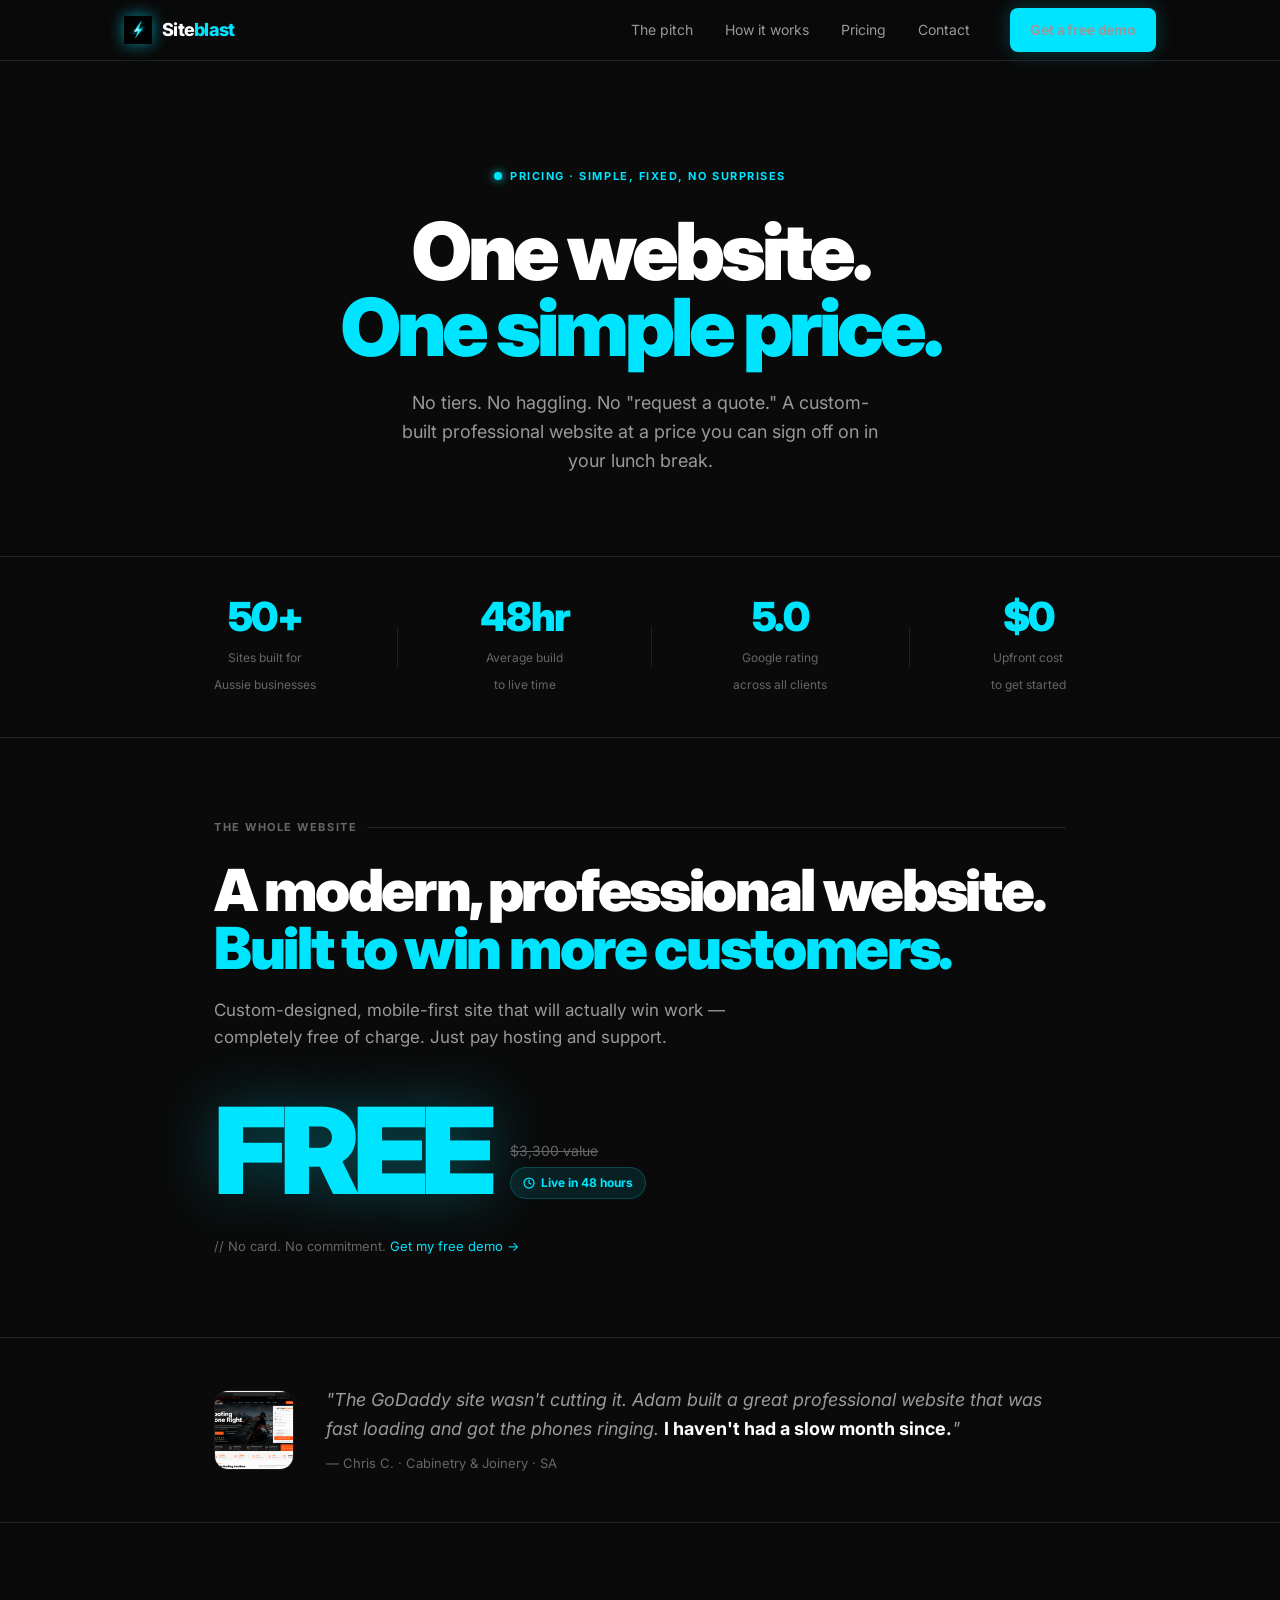
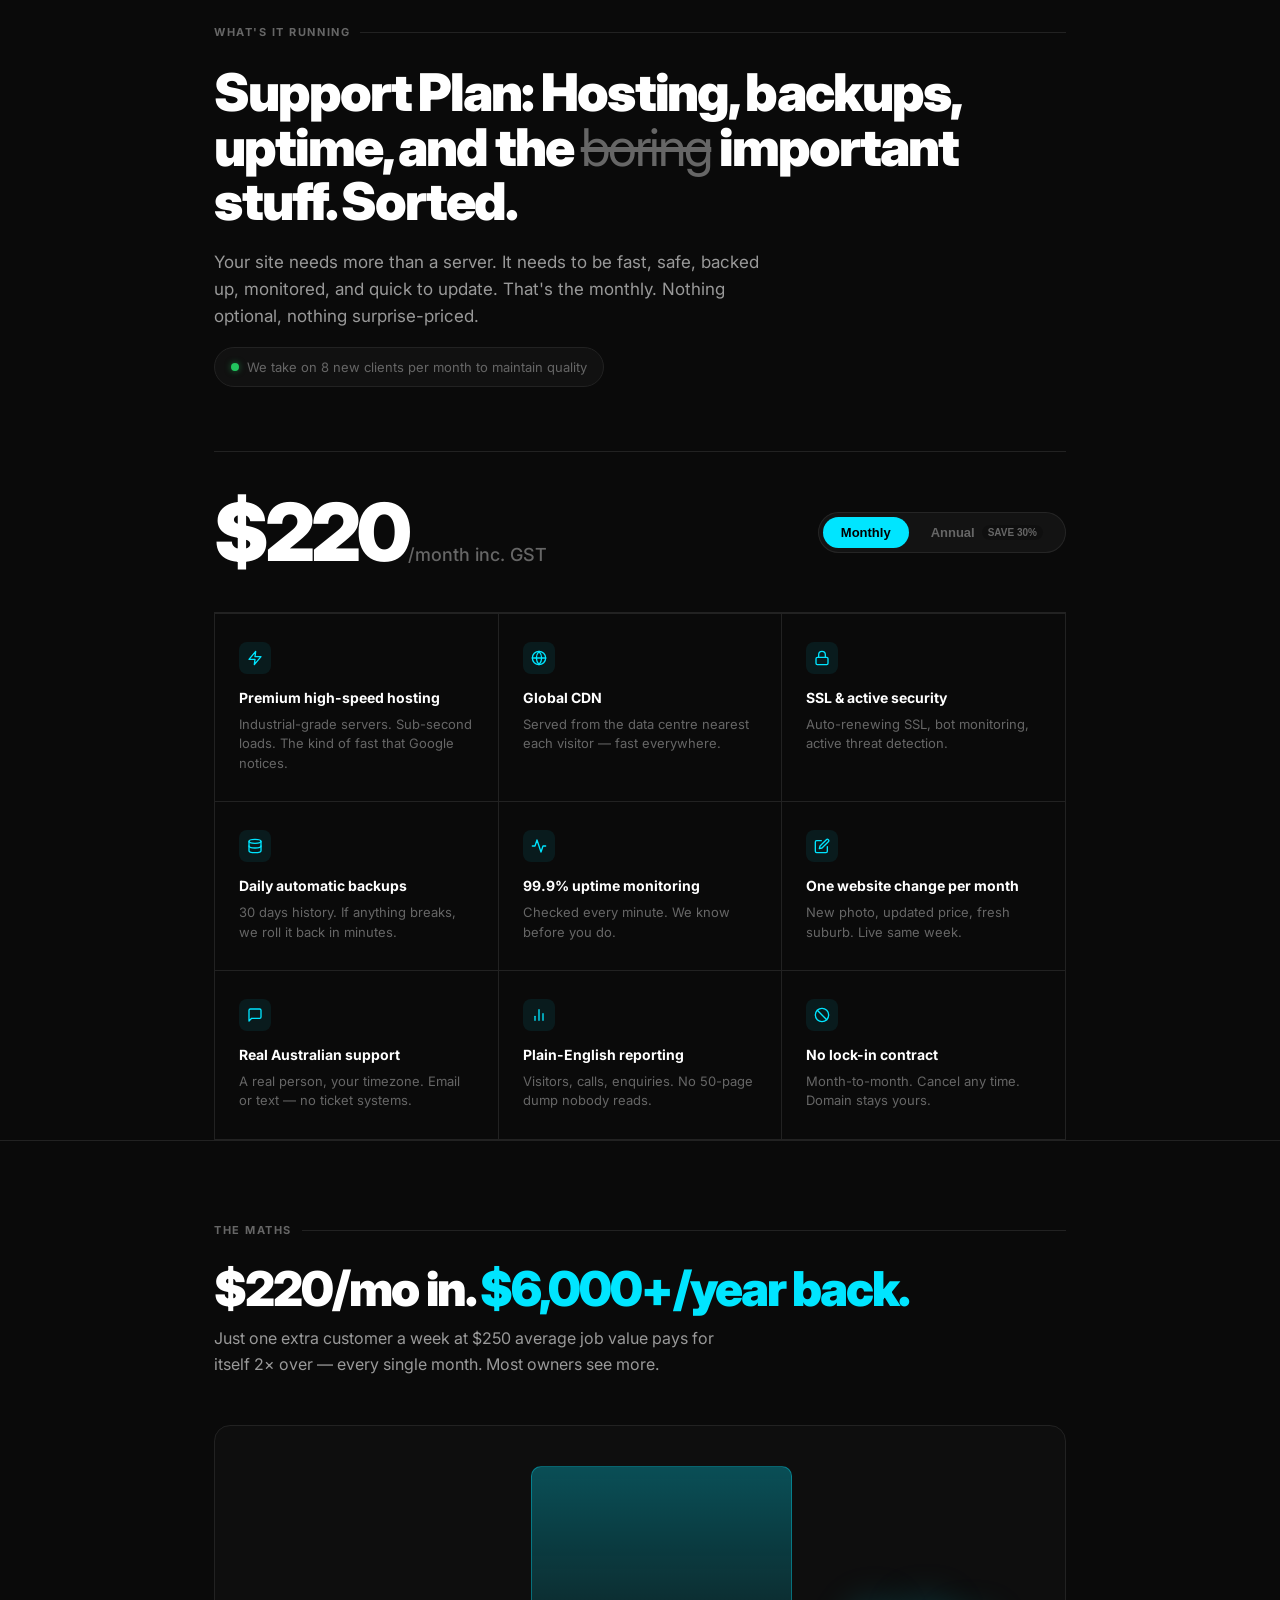
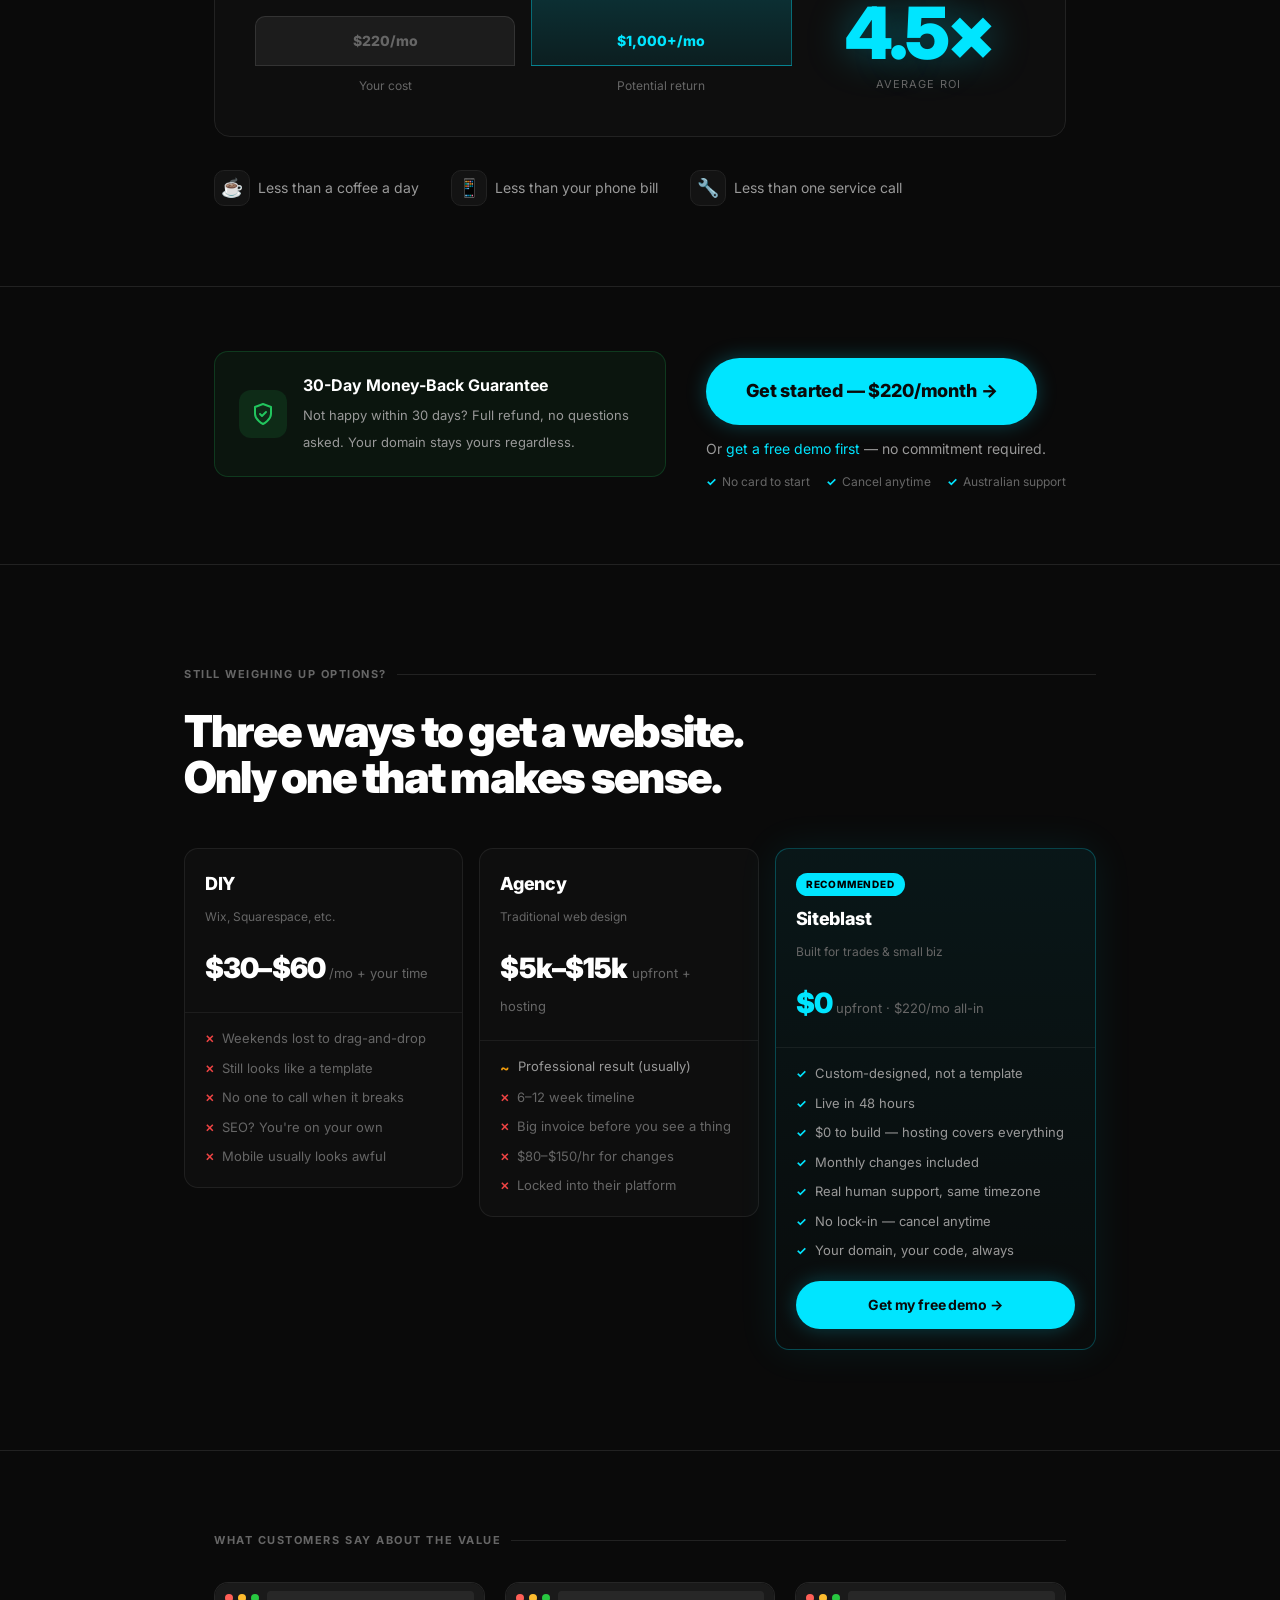
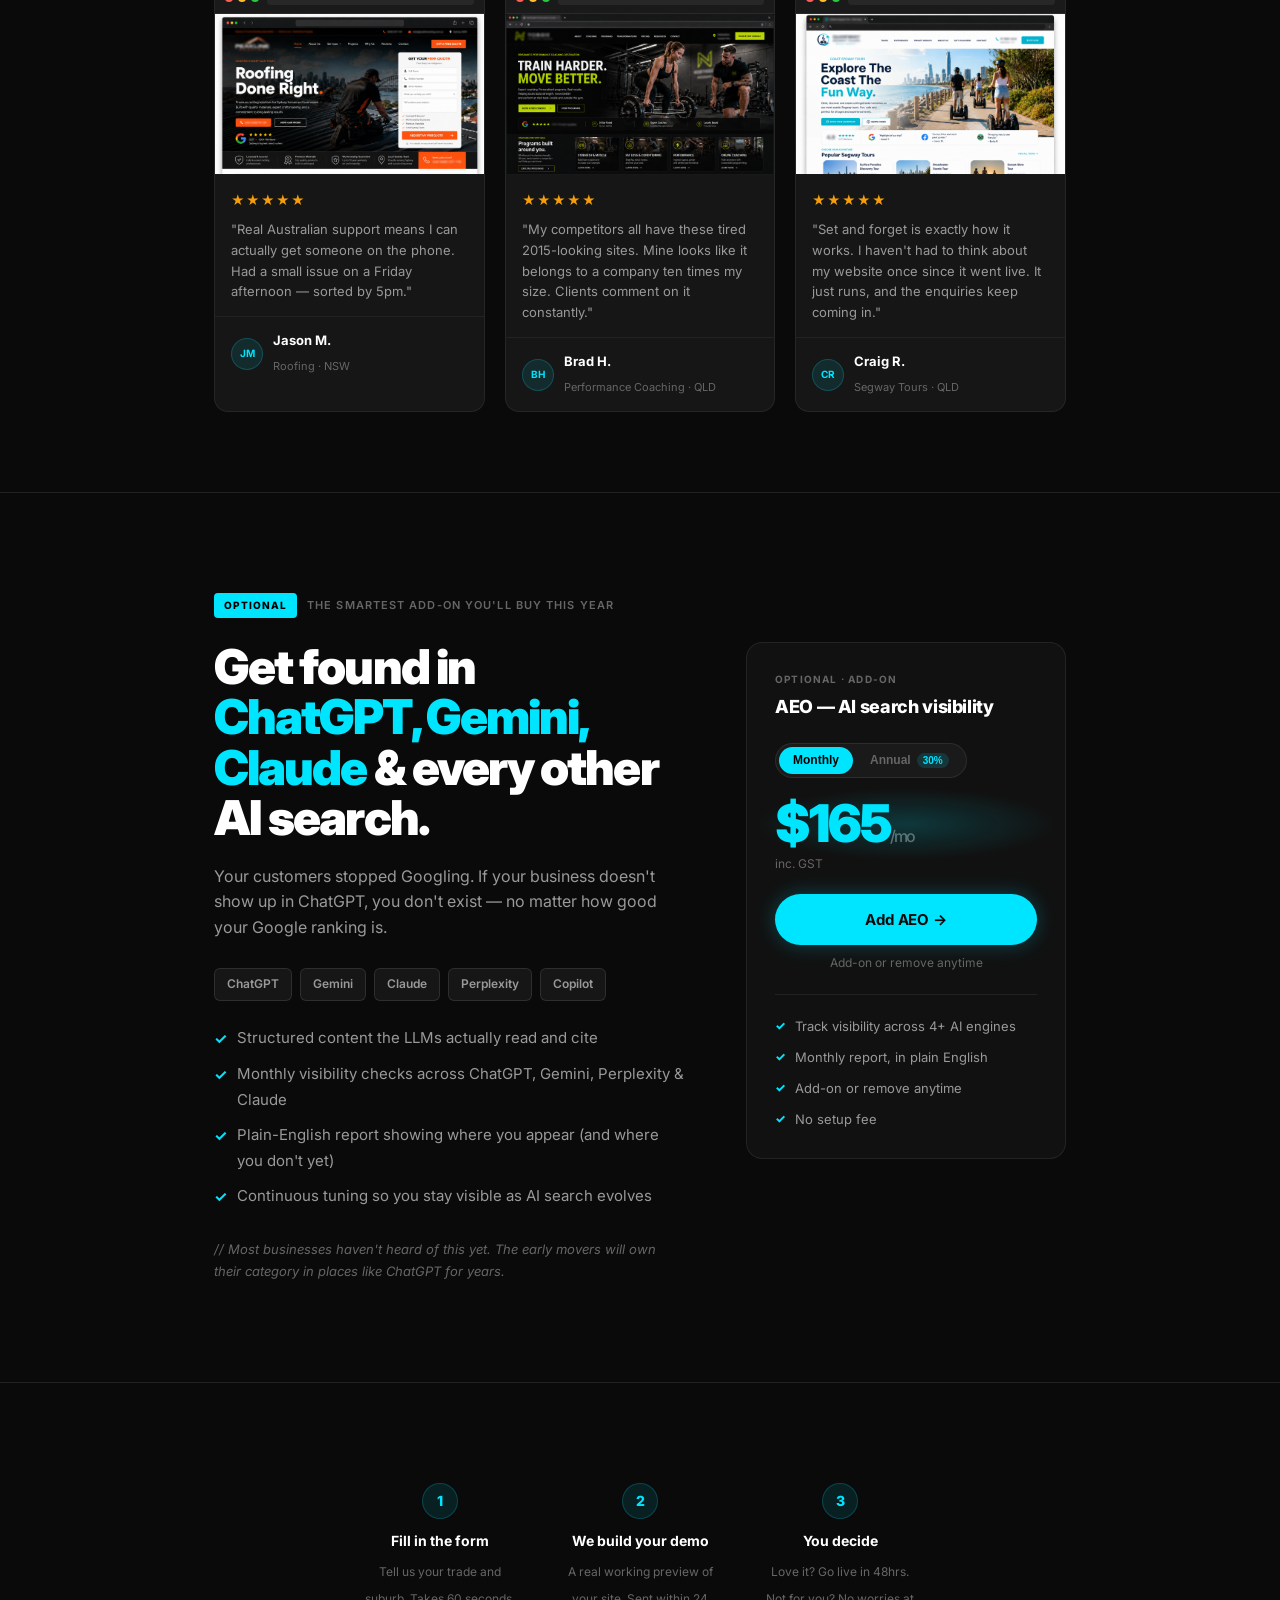
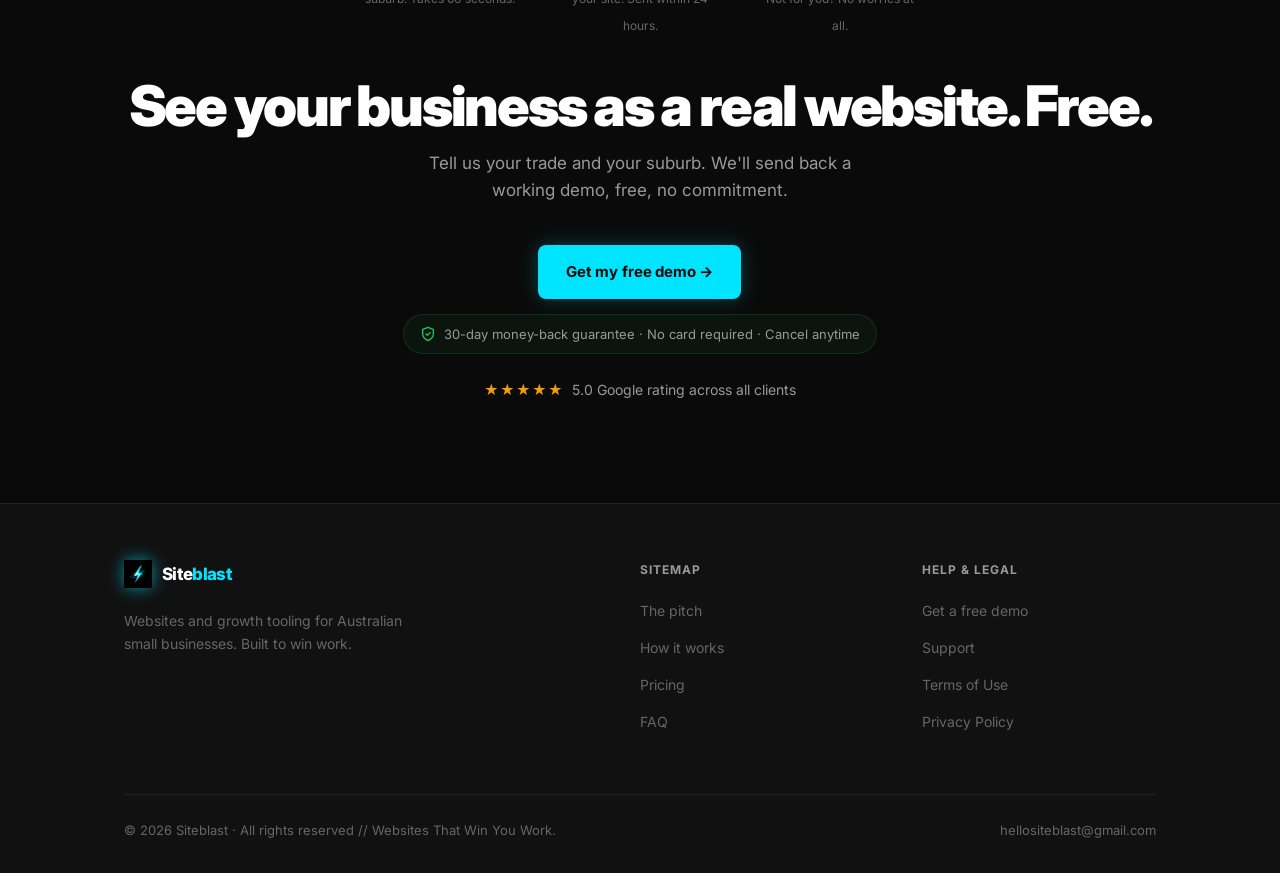
==== pricing.html @ add106db "Add files via upload" ====
<!DOCTYPE html>
<html lang="en">
<head>
  <meta charset="UTF-8">
  <meta name="viewport" content="width=device-width, initial-scale=1.0">
  <title>Pricing — Siteblast</title>
  <meta name="description" content="Simple, fixed pricing. Free website build — you only pay for hosting. Live in 48 hours. No lock-in contract.">
  <meta name="robots" content="index, follow">
  <link rel="canonical" href="https://www.siteblast.com.au/pricing.html">
  <link rel="stylesheet" href="style.css">
  <link rel="icon" type="image/png" sizes="48x48" href="favicon.png">
  <link rel="icon" type="image/x-icon" href="favicon.ico">
  <link rel="apple-touch-icon" href="favicon.png">
<style>
/* ── HERO ── */
.p-hero{padding:100px 0 80px;text-align:center}
.p-hero-ey{display:inline-flex;align-items:center;gap:8px;font-size:11px;font-weight:700;letter-spacing:.14em;text-transform:uppercase;color:var(--accent);margin-bottom:28px}
.p-hero-ey::before{content:'';width:8px;height:8px;background:var(--accent);border-radius:50%;box-shadow:0 0 8px var(--accent)}
.p-hero h1{font-size:clamp(40px,7vw,80px);font-weight:900;letter-spacing:-.05em;line-height:.95;color:var(--pure);margin-bottom:24px}
.p-hero h1 em{font-style:normal;color:var(--accent)}
.p-hero-sub{font-size:18px;color:var(--light);max-width:480px;margin:0 auto;line-height:1.6}

/* ── TRUST BAR ── */
.p-trust-bar{border-top:1px solid var(--border);border-bottom:1px solid var(--border);padding:40px 0}
.p-trust-bar-inner{max-width:900px;margin:0 auto;padding:0 24px;display:flex;justify-content:space-between;align-items:center;gap:24px}
.p-trust-stat{text-align:center}
.p-trust-num{display:block;font-size:clamp(28px,4vw,40px);font-weight:900;letter-spacing:-.04em;color:var(--accent);line-height:1;margin-bottom:6px}
.p-trust-label{font-size:12px;color:var(--mid);line-height:1.4}
.p-trust-divider{width:1px;height:40px;background:var(--border);flex-shrink:0}

/* ── FREE BLOCK ── */
.p-free-block{border-bottom:1px solid var(--border);padding:80px 0}
.p-free-inner{max-width:900px;margin:0 auto;padding:0 24px}
.p-free-label{font-size:11px;font-weight:700;letter-spacing:.14em;text-transform:uppercase;color:var(--mid);margin-bottom:24px;display:flex;align-items:center;gap:10px}
.p-free-label::after{content:'';flex:1;height:1px;background:var(--border)}
.p-free-headline{font-size:clamp(32px,5vw,58px);font-weight:900;letter-spacing:-.04em;line-height:1;color:var(--pure);margin-bottom:20px}
.p-free-headline em{font-style:normal;color:var(--accent)}
.p-free-desc{font-size:17px;color:var(--light);max-width:560px;line-height:1.6;margin-bottom:40px}
.p-free-price-row{display:flex;align-items:flex-end;gap:20px;flex-wrap:wrap}
.p-free-price{font-size:clamp(64px,12vw,120px);font-weight:900;letter-spacing:-.06em;line-height:1;color:var(--accent);text-shadow:0 0 60px rgba(0,229,255,.3)}
.p-free-price-meta{padding-bottom:12px}
.p-free-was{font-size:14px;color:var(--mid);text-decoration:line-through;margin-bottom:4px}
.p-free-badge{display:inline-flex;align-items:center;gap:6px;background:rgba(0,229,255,.1);border:1px solid rgba(0,229,255,.2);color:var(--accent);font-size:12px;font-weight:700;padding:5px 12px;border-radius:100px}
.p-free-note{margin-top:24px;font-size:13px;color:var(--mid)}
.p-free-note a{color:var(--accent)}

/* ── INLINE PULL QUOTE ── */
.p-pull-quote{border-bottom:1px solid var(--border);padding:48px 0}
.p-pull-inner{max-width:900px;margin:0 auto;padding:0 24px;display:flex;align-items:center;gap:32px}
.p-pull-img{width:80px;height:80px;border-radius:14px;overflow:hidden;flex-shrink:0;border:1px solid rgba(255,255,255,.08)}
.p-pull-img img{width:100%;height:100%;object-fit:cover;object-position:top}
.p-pull-text{font-size:18px;color:var(--light);font-style:italic;line-height:1.6;flex:1}
.p-pull-text strong{color:var(--pure);font-style:normal}
.p-pull-author{font-size:13px;color:var(--mid);font-style:normal;margin-top:8px}

/* ── SUPPORT PLAN ── */
.p-support-block{padding:100px 0 0}
.p-support-inner{max-width:900px;margin:0 auto;padding:0 24px}
.p-support-label{font-size:11px;font-weight:700;letter-spacing:.14em;text-transform:uppercase;color:var(--mid);margin-bottom:24px;display:flex;align-items:center;gap:10px}
.p-support-label::after{content:'';flex:1;height:1px;background:var(--border)}
.p-support-title{font-size:clamp(28px,4.5vw,52px);font-weight:900;letter-spacing:-.04em;line-height:1.05;color:var(--pure);margin-bottom:20px}
.p-support-title s{color:var(--mid);font-weight:400;text-decoration-color:var(--mid)}
.p-support-sub{font-size:17px;color:var(--light);max-width:560px;line-height:1.6}
.p-spots{display:inline-flex;align-items:center;gap:8px;font-size:13px;color:var(--mid);margin-top:16px;background:rgba(255,255,255,.03);border:1px solid var(--border);padding:8px 16px;border-radius:100px}
.p-spots-dot{width:8px;height:8px;background:#22c55e;border-radius:50%;box-shadow:0 0 6px rgba(34,197,94,.5);animation:pulse-green 2s infinite}
@keyframes pulse-green{0%{box-shadow:0 0 0 0 rgba(34,197,94,.4)}70%{box-shadow:0 0 0 8px rgba(34,197,94,0)}100%{box-shadow:0 0 0 0 rgba(34,197,94,0)}}

/* Price row */
.p-price-toggle-row{display:flex;align-items:center;justify-content:space-between;gap:24px;flex-wrap:wrap;padding:40px 0;border-top:1px solid var(--border);border-bottom:1px solid var(--border)}
.p-price-big{font-size:clamp(52px,8vw,80px);font-weight:900;letter-spacing:-.05em;color:var(--pure);line-height:1}
.p-price-big span{font-size:18px;font-weight:500;color:var(--mid);letter-spacing:0}
.p-billing-toggle{display:inline-flex;background:rgba(255,255,255,.04);border:1px solid rgba(255,255,255,.08);border-radius:100px;padding:4px;gap:4px}
.p-toggle-btn{background:none;border:none;color:var(--mid);font-size:13px;font-weight:600;padding:8px 18px;border-radius:100px;cursor:pointer;transition:all .2s;display:flex;align-items:center;gap:7px}
.p-toggle-btn.active{background:var(--accent);color:#000}
.p-save-badge{background:rgba(0,0,0,.2);font-size:10px;font-weight:700;padding:2px 6px;border-radius:100px}

/* Features grid */
.p-features-grid{display:grid;grid-template-columns:repeat(3,1fr);border-left:1px solid var(--border);border-top:1px solid var(--border)}
.p-feat{padding:28px 24px;border-right:1px solid var(--border);border-bottom:1px solid var(--border)}
.p-feat-icon{width:32px;height:32px;background:rgba(0,229,255,.08);border-radius:8px;display:flex;align-items:center;justify-content:center;margin-bottom:12px}
.p-feat-icon svg{width:16px;height:16px}
.p-feat strong{display:block;font-size:14px;font-weight:700;color:var(--pure);margin-bottom:5px}
.p-feat p{font-size:13px;color:var(--mid);line-height:1.5;margin:0}

/* ── ROI BLOCK (BIGGER) ── */
.p-roi-section{border-top:1px solid var(--border);padding:80px 0}
.p-roi-s-inner{max-width:900px;margin:0 auto;padding:0 24px}
.p-roi-s-label{font-size:11px;font-weight:700;letter-spacing:.14em;text-transform:uppercase;color:var(--mid);margin-bottom:24px;display:flex;align-items:center;gap:10px}
.p-roi-s-label::after{content:'';flex:1;height:1px;background:var(--border)}
.p-roi-s-title{font-size:clamp(28px,4.5vw,48px);font-weight:900;letter-spacing:-.04em;color:var(--pure);line-height:1.05;margin-bottom:12px}
.p-roi-s-title em{font-style:normal;color:var(--accent)}
.p-roi-s-desc{font-size:16px;color:var(--light);line-height:1.6;max-width:500px;margin-bottom:48px}
.p-roi-visual-big{display:flex;align-items:flex-end;gap:20px;margin-bottom:32px;padding:40px;background:rgba(255,255,255,.02);border:1px solid var(--border);border-radius:16px}
.p-roi-bars{display:flex;align-items:flex-end;gap:16px;flex:1}
.p-roi-bar-col{text-align:center;flex:1}
.p-roi-bar-big{border-radius:10px 10px 0 0;display:flex;align-items:flex-end;justify-content:center;padding-bottom:12px;width:100%;transition:height .6s cubic-bezier(.22,1,.36,1)}
.p-roi-bar-big span{font-size:14px;font-weight:800;white-space:nowrap}
.p-roi-cost-bar{background:rgba(255,255,255,.06);border:1px solid rgba(255,255,255,.1)}
.p-roi-cost-bar span{color:var(--mid)}
.p-roi-return-bar{background:linear-gradient(180deg,rgba(0,229,255,.3) 0%,rgba(0,229,255,.08) 100%);border:1px solid rgba(0,229,255,.35)}
.p-roi-return-bar span{color:var(--accent)}
.p-roi-bar-lbl{font-size:12px;color:var(--mid);margin-top:10px}
.p-roi-mult-big{text-align:center;padding:0 32px}
.p-roi-mult-num-big{display:block;font-size:clamp(48px,8vw,72px);font-weight:900;letter-spacing:-.04em;color:var(--accent);line-height:1;text-shadow:0 0 40px rgba(0,229,255,.35)}
.p-roi-mult-lbl{font-size:11px;color:var(--mid);text-transform:uppercase;letter-spacing:.1em;margin-top:4px}
.p-roi-context-row{display:flex;gap:32px;flex-wrap:wrap}
.p-roi-ctx{display:flex;align-items:center;gap:8px;font-size:14px;color:var(--light)}
.p-roi-ctx-icon{width:36px;height:36px;background:rgba(255,255,255,.04);border:1px solid var(--border);border-radius:10px;display:flex;align-items:center;justify-content:center;font-size:18px;flex-shrink:0}

/* ── GUARANTEE + CTA ── */
.p-cta-section{border-top:1px solid var(--border);padding:64px 0}
.p-cta-s-inner{max-width:900px;margin:0 auto;padding:0 24px;display:flex;align-items:center;gap:40px;flex-wrap:wrap}
.p-cta-left{flex:1;min-width:280px}
.p-guarantee{display:flex;align-items:center;gap:16px;background:rgba(34,197,94,.06);border:1px solid rgba(34,197,94,.2);border-radius:14px;padding:20px 24px;margin-bottom:24px}
.p-guarantee-shield{width:48px;height:48px;background:rgba(34,197,94,.12);border-radius:12px;display:flex;align-items:center;justify-content:center;flex-shrink:0}
.p-guarantee-shield svg{width:24px;height:24px}
.p-guarantee-text strong{display:block;font-size:16px;color:var(--pure);margin-bottom:2px}
.p-guarantee-text span{font-size:13px;color:var(--light)}
.p-cta-right{display:flex;flex-direction:column;align-items:flex-start;gap:12px}
.p-cta-btn-big{font-size:18px;padding:18px 40px;border-radius:100px;font-weight:800;white-space:nowrap}
.p-cta-sub{font-size:14px;color:var(--light)}
.p-cta-sub a{color:var(--accent)}
.p-cta-trust-row{display:flex;gap:16px;flex-wrap:wrap}
.p-cta-trust-row span{font-size:12px;color:var(--mid);display:flex;align-items:center;gap:5px}
.p-cta-trust-row span::before{content:'✓';color:var(--accent);font-weight:700}

/* ── COMPARISON TABLE ── */
.p-compare-block{border-top:1px solid var(--border);padding:100px 0}
.p-compare-inner{max-width:960px;margin:0 auto;padding:0 24px}
.p-compare-label{font-size:11px;font-weight:700;letter-spacing:.14em;text-transform:uppercase;color:var(--mid);margin-bottom:24px;display:flex;align-items:center;gap:10px}
.p-compare-label::after{content:'';flex:1;height:1px;background:var(--border)}
.p-compare-title{font-size:clamp(26px,4vw,44px);font-weight:900;letter-spacing:-.04em;color:var(--pure);line-height:1.05;margin-bottom:48px}
.p-compare-grid{display:grid;grid-template-columns:1fr 1fr 1.15fr;gap:16px;align-items:start}
.p-compare-col{background:rgba(255,255,255,.02);border:1px solid rgba(255,255,255,.07);border-radius:14px;overflow:hidden}
.p-compare-col-header{padding:20px 20px 0}
.p-compare-type{display:block;font-size:18px;font-weight:800;color:var(--pure);letter-spacing:-.02em;margin-bottom:2px}
.p-compare-type-sub{font-size:12px;color:var(--mid)}
.p-compare-price-area{padding:16px 20px 20px;border-bottom:1px solid rgba(255,255,255,.06)}
.p-compare-price{font-size:28px;font-weight:900;letter-spacing:-.03em;color:var(--pure)}
.p-compare-per{font-size:13px;color:var(--mid);margin-left:4px}
.p-compare-list{list-style:none;padding:16px 20px 20px;margin:0;display:flex;flex-direction:column;gap:10px}
.p-compare-list li{font-size:13px;line-height:1.5;display:flex;align-items:flex-start;gap:8px}
.p-compare-con{color:var(--mid)}.p-compare-con::before{content:'✕';color:#ef4444;font-weight:700;flex-shrink:0;font-size:11px;margin-top:2px}
.p-compare-neutral{color:var(--light)}.p-compare-neutral::before{content:'~';color:#f59e0b;font-weight:700;flex-shrink:0;font-size:14px}
.p-compare-pro{color:var(--light)}.p-compare-pro::before{content:'✓';color:var(--accent);font-weight:700;flex-shrink:0;font-size:12px;margin-top:1px}
.p-compare-sb{border-color:rgba(0,229,255,.25);background:linear-gradient(180deg,rgba(0,229,255,.06) 0%,rgba(0,229,255,.01) 100%);box-shadow:0 0 40px rgba(0,229,255,.08)}
.p-compare-rec{display:inline-block;background:var(--accent);color:#000;font-size:10px;font-weight:800;letter-spacing:.08em;text-transform:uppercase;padding:3px 10px;border-radius:100px;margin-bottom:8px}
.p-compare-sb-price .p-compare-price{color:var(--accent)}
.p-compare-cta{display:block;text-align:center;margin:0 20px 20px;border-radius:100px;font-weight:700;font-size:14px;padding:12px}

/* ── REVIEWS ── */
.p-reviews-strip{border-top:1px solid var(--border);padding:80px 0}
.p-reviews-inner{max-width:900px;margin:0 auto;padding:0 24px}
.p-reviews-label{font-size:11px;font-weight:700;letter-spacing:.14em;text-transform:uppercase;color:var(--mid);margin-bottom:32px;display:flex;align-items:center;gap:10px}
.p-reviews-label::after{content:'';flex:1;height:1px;background:var(--border)}
.p-reviews-grid{display:grid;grid-template-columns:repeat(3,1fr);gap:20px}
.p-review-card{background:var(--card);border:1px solid rgba(255,255,255,.07);border-radius:14px;overflow:hidden}
.p-review-img-wrap{background:#0a0a0a;border-bottom:1px solid rgba(255,255,255,.06)}
.p-review-img-wrap .mp2-bar{display:flex;align-items:center;gap:8px;padding:8px 10px;background:#1a1a1a}
.p-review-img-wrap .mp2-url-blank{flex:1;height:14px;background:rgba(255,255,255,.06);border-radius:4px}
.p-review-stars{color:#f59e0b;font-size:13px;padding:14px 16px 8px;letter-spacing:1px}
.p-review-quote{font-size:13px;color:var(--light);line-height:1.6;padding:0 16px 14px;margin:0;font-style:normal}
.p-review-author{display:flex;align-items:center;gap:10px;padding:12px 16px;border-top:1px solid rgba(255,255,255,.05)}
.p-review-avatar{width:32px;height:32px;background:rgba(0,229,255,.1);border:1px solid rgba(0,229,255,.2);border-radius:50%;display:flex;align-items:center;justify-content:center;font-size:10px;font-weight:700;color:var(--accent);flex-shrink:0}
.p-review-author strong{display:block;font-size:13px;color:var(--pure)}
.p-review-author span{font-size:11px;color:var(--mid)}

/* ── AEO ── */
.p-aeo-block{border-top:1px solid var(--border);padding:100px 0}
.p-aeo-inner{max-width:900px;margin:0 auto;padding:0 24px}
.p-aeo-eyebrow{display:flex;align-items:center;gap:10px;margin-bottom:24px}
.p-aeo-tag{background:var(--accent);color:#000;font-size:10px;font-weight:800;letter-spacing:.1em;text-transform:uppercase;padding:4px 10px;border-radius:4px}
.p-aeo-sub-tag{font-size:11px;font-weight:600;letter-spacing:.1em;text-transform:uppercase;color:var(--mid)}
.p-aeo-layout{display:grid;grid-template-columns:1fr 320px;gap:60px;align-items:start}
.p-aeo-title{font-size:clamp(28px,4vw,48px);font-weight:900;letter-spacing:-.04em;line-height:1.05;color:var(--pure);margin-bottom:20px}
.p-aeo-title em{font-style:normal;color:var(--accent)}
.p-aeo-desc{font-size:16px;color:var(--light);line-height:1.6;margin-bottom:28px;max-width:480px}
.p-aeo-list{list-style:none;padding:0;margin:0 0 28px;display:flex;flex-direction:column;gap:10px}
.p-aeo-list li{display:flex;align-items:flex-start;gap:10px;font-size:15px;color:var(--light)}
.p-aeo-list li::before{content:'✓';color:var(--accent);font-weight:700;flex-shrink:0;margin-top:1px}
.p-aeo-honest{font-size:13px;color:var(--mid);font-style:italic}
.p-aeo-chip-row{display:flex;gap:8px;flex-wrap:wrap;margin-bottom:24px}
.p-aeo-chip{background:rgba(255,255,255,.05);border:1px solid rgba(255,255,255,.1);border-radius:6px;padding:5px 12px;font-size:12px;font-weight:600;color:var(--light)}
.p-aeo-card{background:rgba(255,255,255,.03);border:1px solid rgba(255,255,255,.08);border-radius:16px;padding:28px;position:sticky;top:100px}
.p-aeo-card-label{font-size:10px;font-weight:700;letter-spacing:.12em;text-transform:uppercase;color:var(--mid);margin-bottom:4px}
.p-aeo-card-title{font-size:18px;font-weight:800;color:var(--pure);letter-spacing:-.02em;margin-bottom:20px}
.p-aeo-toggle{display:inline-flex;background:rgba(255,255,255,.04);border:1px solid rgba(255,255,255,.08);border-radius:100px;padding:3px;gap:3px;margin-bottom:20px}
.p-aeo-tbtn{background:none;border:none;color:var(--mid);font-size:12px;font-weight:600;padding:6px 14px;border-radius:100px;cursor:pointer;transition:all .2s;display:flex;align-items:center;gap:6px}
.p-aeo-tbtn.active{background:var(--accent);color:#000}
.p-aeo-price-wrap{position:relative;margin-bottom:4px}
.p-aeo-price-wrap::before{content:'';position:absolute;inset:-10px -20px;background:radial-gradient(ellipse at center,rgba(0,229,255,.18) 0%,transparent 70%);pointer-events:none;border-radius:50%}
.p-aeo-price{font-size:52px;font-weight:900;letter-spacing:-.04em;color:var(--accent);line-height:1}
.p-aeo-price span{font-size:16px;font-weight:500;color:var(--mid)}
.p-aeo-gst{font-size:12px;color:var(--mid);margin-bottom:20px}
.p-aeo-card-btn{display:block;width:100%;text-align:center;border-radius:100px;font-weight:700;padding:13px;margin-bottom:8px}
.p-aeo-cancel{font-size:12px;color:var(--mid);text-align:center}
.p-aeo-divider{border:none;border-top:1px solid var(--border);margin:20px 0}
.p-aeo-ticks{list-style:none;padding:0;margin:0;display:flex;flex-direction:column;gap:9px}
.p-aeo-ticks li{display:flex;align-items:center;gap:9px;font-size:13px;color:var(--light)}
.p-aeo-ticks li::before{content:'✓';color:var(--accent);font-weight:800;font-size:12px;flex-shrink:0}

/* ── BOTTOM CTA ── */
.p-bottom-cta{border-top:1px solid var(--border);padding:100px 0;text-align:center}
.p-bottom-h{font-size:clamp(28px,5vw,56px);font-weight:900;letter-spacing:-.04em;color:var(--pure);margin-bottom:16px;line-height:1}
.p-bottom-sub{font-size:17px;color:var(--light);max-width:440px;margin:0 auto 40px;line-height:1.6}
.p-next-steps{display:flex;justify-content:center;gap:40px;margin-bottom:40px;flex-wrap:wrap}
.p-next-step{text-align:center;max-width:160px}
.p-next-num{display:flex;align-items:center;justify-content:center;width:36px;height:36px;background:rgba(0,229,255,.1);border:1px solid rgba(0,229,255,.2);border-radius:50%;font-size:14px;font-weight:800;color:var(--accent);margin:0 auto 10px}
.p-next-step strong{display:block;font-size:14px;color:var(--pure);margin-bottom:4px}
.p-next-step span{font-size:12px;color:var(--mid);line-height:1.4}
.p-bottom-rating{display:inline-flex;align-items:center;gap:8px;margin-top:24px;font-size:14px;color:var(--light)}
.p-bottom-stars{color:#f59e0b;letter-spacing:1px}
.p-bottom-guarantee{display:inline-flex;align-items:center;gap:8px;background:rgba(34,197,94,.06);border:1px solid rgba(34,197,94,.15);border-radius:100px;padding:8px 16px;margin-top:16px;font-size:13px;color:var(--light)}
.p-bottom-guarantee svg{flex-shrink:0}

/* ── RESPONSIVE ── */
@media(max-width:768px){
  .p-hero{padding:64px 0 48px}
  .p-trust-bar-inner{flex-wrap:wrap;justify-content:center;gap:16px}
  .p-trust-divider{display:none}
  .p-pull-inner{flex-direction:column;text-align:center}
  .p-features-grid{grid-template-columns:1fr 1fr}
  .p-roi-visual-big{flex-direction:column;align-items:center}
  .p-roi-bars{width:100%}
  .p-roi-context-row{flex-direction:column;gap:12px}
  .p-cta-s-inner{flex-direction:column;align-items:flex-start}
  .p-compare-grid{grid-template-columns:1fr}
  .p-compare-sb{order:-1}
  .p-reviews-grid{grid-template-columns:1fr}
  .p-aeo-layout{grid-template-columns:1fr}
  .p-aeo-card{position:static}
  .p-price-toggle-row{flex-direction:column;align-items:flex-start;gap:16px}
  .p-next-steps{gap:24px}
}
@media(max-width:480px){
  .p-features-grid{grid-template-columns:1fr}
}
</style>
</head>
<body>

<nav>
  <div class="nav-inner">
    <a href="index.html" class="logo-lockup"><img src="sblogo.png" alt="" class="logo-bolt logo-bolt-footer"><span class="logo-word">Site<em>blast</em></span></a>
    <div class="nav-links" id="nav-links">
      <a href="index.html#pitch">The pitch</a>
      <a href="index.html#how">How it works</a>
      <a href="pricing.html">Pricing</a>
      <a href="index.html#contact">Contact</a>
      <a href="index.html#contact" class="btn nav-cta">Get a free demo</a>
    </div>
    <button class="nav-toggle" id="nav-toggle" aria-label="Toggle menu"><span></span><span></span><span></span></button>
  </div>
</nav>

<!-- 1. HERO -->
<section class="p-hero reveal reveal-up">
  <div class="container">
    <div class="p-hero-ey">Pricing · simple, fixed, no surprises</div>
    <h1>One website.<br><em>One simple price.</em></h1>
    <p class="p-hero-sub">No tiers. No haggling. No "request a quote." A custom-built professional website at a price you can sign off on in your lunch break.</p>
  </div>
</section>

<!-- 2. TRUST STRIP -->
<div class="p-trust-bar reveal reveal-up">
  <div class="p-trust-bar-inner">
    <div class="p-trust-stat"><span class="p-trust-num">50+</span><span class="p-trust-label">Sites built for<br>Aussie businesses</span></div>
    <div class="p-trust-divider"></div>
    <div class="p-trust-stat"><span class="p-trust-num">48hr</span><span class="p-trust-label">Average build<br>to live time</span></div>
    <div class="p-trust-divider"></div>
    <div class="p-trust-stat"><span class="p-trust-num">5.0</span><span class="p-trust-label">Google rating<br>across all clients</span></div>
    <div class="p-trust-divider"></div>
    <div class="p-trust-stat"><span class="p-trust-num">$0</span><span class="p-trust-label">Upfront cost<br>to get started</span></div>
  </div>
</div>

<!-- 3. FREE BLOCK -->
<div class="p-free-block">
  <div class="p-free-inner">
    <p class="p-free-label reveal reveal-up">The whole website</p>
    <h2 class="p-free-headline reveal reveal-up">A modern, professional website.<br><em>Built to win more customers.</em></h2>
    <p class="p-free-desc reveal reveal-up">Custom-designed, mobile-first site that will actually win work — completely free of charge. Just pay hosting and support.</p>
    <div class="p-free-price-row reveal reveal-up">
      <div class="p-free-price">FREE</div>
      <div class="p-free-price-meta">
        <div class="p-free-was">$3,300 value</div>
        <div class="p-free-badge"><svg width="12" height="12" viewBox="0 0 24 24" fill="none" stroke="currentColor" stroke-width="2.5" stroke-linecap="round" stroke-linejoin="round"><circle cx="12" cy="12" r="10"/><polyline points="12 6 12 12 16 14"/></svg> Live in 48 hours</div>
      </div>
    </div>
    <p class="p-free-note reveal reveal-up">// No card. No commitment. <a href="index.html#contact">Get my free demo →</a></p>
  </div>
</div>

<!-- 4. INLINE PULL QUOTE -->
<div class="p-pull-quote reveal reveal-up">
  <div class="p-pull-inner">
    <div class="p-pull-img"><img src="review-06.png" alt="Client site preview"></div>
    <div>
      <p class="p-pull-text">"The GoDaddy site wasn't cutting it. Adam built a great professional website that was fast loading and got the phones ringing. <strong>I haven't had a slow month since.</strong>"</p>
      <p class="p-pull-author">— Chris C. · Cabinetry & Joinery · SA</p>
    </div>
  </div>
</div>

<!-- 5. SUPPORT PLAN -->
<div class="p-support-block">
  <div class="p-support-inner">
    <div style="margin-bottom:64px">
      <p class="p-support-label reveal reveal-up">What's it running</p>
      <h2 class="p-support-title reveal reveal-up">Support Plan: Hosting, backups,<br>uptime, and the <s>boring</s> important stuff. Sorted.</h2>
      <p class="p-support-sub reveal reveal-up">Your site needs more than a server. It needs to be fast, safe, backed up, monitored, and quick to update. That's the monthly. Nothing optional, nothing surprise-priced.</p>
      <div class="p-spots reveal reveal-up"><span class="p-spots-dot"></span> We take on 8 new clients per month to maintain quality</div>
    </div>

    <div class="p-price-toggle-row reveal reveal-up">
      <div class="p-price-big" id="p-hosting-price">$220<span>/month inc. GST</span></div>
      <div class="p-billing-toggle">
        <button onclick="showMonthly()" id="btn-monthly" class="p-toggle-btn active">Monthly</button>
        <button onclick="showAnnual()" id="btn-annual" class="p-toggle-btn">Annual <span class="p-save-badge">SAVE 30%</span></button>
      </div>
    </div>

    <div class="p-features-grid reveal reveal-up">
      <div class="p-feat"><div class="p-feat-icon"><svg viewBox="0 0 24 24" fill="none" stroke="#00E5FF" stroke-width="2" stroke-linecap="round" stroke-linejoin="round"><polygon points="13 2 3 14 12 14 11 22 21 10 12 10 13 2"/></svg></div><strong>Premium high-speed hosting</strong><p>Industrial-grade servers. Sub-second loads. The kind of fast that Google notices.</p></div>
      <div class="p-feat"><div class="p-feat-icon"><svg viewBox="0 0 24 24" fill="none" stroke="#00E5FF" stroke-width="2" stroke-linecap="round" stroke-linejoin="round"><circle cx="12" cy="12" r="10"/><line x1="2" y1="12" x2="22" y2="12"/><path d="M12 2a15.3 15.3 0 0 1 4 10 15.3 15.3 0 0 1-4 10 15.3 15.3 0 0 1-4-10 15.3 15.3 0 0 1 4-10z"/></svg></div><strong>Global CDN</strong><p>Served from the data centre nearest each visitor — fast everywhere.</p></div>
      <div class="p-feat"><div class="p-feat-icon"><svg viewBox="0 0 24 24" fill="none" stroke="#00E5FF" stroke-width="2" stroke-linecap="round" stroke-linejoin="round"><rect x="3" y="11" width="18" height="11" rx="2"/><path d="M7 11V7a5 5 0 0 1 10 0v4"/></svg></div><strong>SSL &amp; active security</strong><p>Auto-renewing SSL, bot monitoring, active threat detection.</p></div>
      <div class="p-feat"><div class="p-feat-icon"><svg viewBox="0 0 24 24" fill="none" stroke="#00E5FF" stroke-width="2" stroke-linecap="round" stroke-linejoin="round"><ellipse cx="12" cy="5" rx="9" ry="3"/><path d="M21 12c0 1.66-4 3-9 3s-9-1.34-9-3"/><path d="M3 5v14c0 1.66 4 3 9 3s9-1.34 9-3V5"/></svg></div><strong>Daily automatic backups</strong><p>30 days history. If anything breaks, we roll it back in minutes.</p></div>
      <div class="p-feat"><div class="p-feat-icon"><svg viewBox="0 0 24 24" fill="none" stroke="#00E5FF" stroke-width="2" stroke-linecap="round" stroke-linejoin="round"><polyline points="22 12 18 12 15 21 9 3 6 12 2 12"/></svg></div><strong>99.9% uptime monitoring</strong><p>Checked every minute. We know before you do.</p></div>
      <div class="p-feat"><div class="p-feat-icon"><svg viewBox="0 0 24 24" fill="none" stroke="#00E5FF" stroke-width="2" stroke-linecap="round" stroke-linejoin="round"><path d="M11 4H4a2 2 0 0 0-2 2v14a2 2 0 0 0 2 2h14a2 2 0 0 0 2-2v-7"/><path d="M18.5 2.5a2.121 2.121 0 0 1 3 3L12 15l-4 1 1-4 9.5-9.5z"/></svg></div><strong>One website change per month</strong><p>New photo, updated price, fresh suburb. Live same week.</p></div>
      <div class="p-feat"><div class="p-feat-icon"><svg viewBox="0 0 24 24" fill="none" stroke="#00E5FF" stroke-width="2" stroke-linecap="round" stroke-linejoin="round"><path d="M21 15a2 2 0 0 1-2 2H7l-4 4V5a2 2 0 0 1 2-2h14a2 2 0 0 1 2 2z"/></svg></div><strong>Real Australian support</strong><p>A real person, your timezone. Email or text — no ticket systems.</p></div>
      <div class="p-feat"><div class="p-feat-icon"><svg viewBox="0 0 24 24" fill="none" stroke="#00E5FF" stroke-width="2" stroke-linecap="round" stroke-linejoin="round"><line x1="18" y1="20" x2="18" y2="10"/><line x1="12" y1="20" x2="12" y2="4"/><line x1="6" y1="20" x2="6" y2="14"/></svg></div><strong>Plain-English reporting</strong><p>Visitors, calls, enquiries. No 50-page dump nobody reads.</p></div>
      <div class="p-feat"><div class="p-feat-icon"><svg viewBox="0 0 24 24" fill="none" stroke="#00E5FF" stroke-width="2" stroke-linecap="round" stroke-linejoin="round"><circle cx="12" cy="12" r="10"/><line x1="4.93" y1="4.93" x2="19.07" y2="19.07"/></svg></div><strong>No lock-in contract</strong><p>Month-to-month. Cancel any time. Domain stays yours.</p></div>
    </div>
  </div>
</div>

<!-- 6. ROI BLOCK (BIGGER) -->
<div class="p-roi-section">
  <div class="p-roi-s-inner">
    <p class="p-roi-s-label reveal reveal-up">The maths</p>
    <h2 class="p-roi-s-title reveal reveal-up">$220/mo in. <em>$6,000+/year back.</em></h2>
    <p class="p-roi-s-desc reveal reveal-up">Just one extra customer a week at $250 average job value pays for itself 2× over — every single month. Most owners see more.</p>
    <div class="p-roi-visual-big reveal reveal-scale">
      <div class="p-roi-bars">
        <div class="p-roi-bar-col">
          <div class="p-roi-bar-big p-roi-cost-bar" style="height:50px"><span>$220/mo</span></div>
          <p class="p-roi-bar-lbl">Your cost</p>
        </div>
        <div class="p-roi-bar-col">
          <div class="p-roi-bar-big p-roi-return-bar" style="height:200px"><span>$1,000+/mo</span></div>
          <p class="p-roi-bar-lbl">Potential return</p>
        </div>
      </div>
      <div class="p-roi-mult-big">
        <span class="p-roi-mult-num-big">4.5×</span>
        <span class="p-roi-mult-lbl">average ROI</span>
      </div>
    </div>
    <div class="p-roi-context-row reveal reveal-up">
      <div class="p-roi-ctx"><div class="p-roi-ctx-icon">☕</div> Less than a coffee a day</div>
      <div class="p-roi-ctx"><div class="p-roi-ctx-icon">📱</div> Less than your phone bill</div>
      <div class="p-roi-ctx"><div class="p-roi-ctx-icon">🔧</div> Less than one service call</div>
    </div>
  </div>
</div>

<!-- 7. GUARANTEE + CTA -->
<div class="p-cta-section">
  <div class="p-cta-s-inner">
    <div class="p-cta-left reveal reveal-left">
      <div class="p-guarantee">
        <div class="p-guarantee-shield"><svg viewBox="0 0 24 24" fill="none" stroke="#22c55e" stroke-width="2" stroke-linecap="round" stroke-linejoin="round"><path d="M12 22s8-4 8-10V5l-8-3-8 3v7c0 6 8 10 8 10z"/><polyline points="9 12 11 14 15 10"/></svg></div>
        <div class="p-guarantee-text">
          <strong>30-Day Money-Back Guarantee</strong>
          <span>Not happy within 30 days? Full refund, no questions asked. Your domain stays yours regardless.</span>
        </div>
      </div>
    </div>
    <div class="p-cta-right reveal reveal-right">
      <a href="https://buy.stripe.com/00w6oGgJt2Xac6ubfZ1wY01" id="hosting-btn" class="btn p-cta-btn-big" target="_blank">Get started — $220/month →</a>
      <p class="p-cta-sub">Or <a href="index.html#contact">get a free demo first</a> — no commitment required.</p>
      <div class="p-cta-trust-row">
        <span>No card to start</span>
        <span>Cancel anytime</span>
        <span>Australian support</span>
      </div>
    </div>
  </div>
</div>

<!-- 8. COMPARISON TABLE (objection handler) -->
<div class="p-compare-block">
  <div class="p-compare-inner">
    <p class="p-compare-label reveal reveal-up">Still weighing up options?</p>
    <h2 class="p-compare-title reveal reveal-up">Three ways to get a website.<br>Only one that makes sense.</h2>
    <div class="p-compare-grid reveal reveal-up">
      <div class="p-compare-col">
        <div class="p-compare-col-header"><span class="p-compare-type">DIY</span><span class="p-compare-type-sub">Wix, Squarespace, etc.</span></div>
        <div class="p-compare-price-area"><span class="p-compare-price">$30–$60</span><span class="p-compare-per">/mo + your time</span></div>
        <ul class="p-compare-list">
          <li class="p-compare-con">Weekends lost to drag-and-drop</li>
          <li class="p-compare-con">Still looks like a template</li>
          <li class="p-compare-con">No one to call when it breaks</li>
          <li class="p-compare-con">SEO? You're on your own</li>
          <li class="p-compare-con">Mobile usually looks awful</li>
        </ul>
      </div>
      <div class="p-compare-col">
        <div class="p-compare-col-header"><span class="p-compare-type">Agency</span><span class="p-compare-type-sub">Traditional web design</span></div>
        <div class="p-compare-price-area"><span class="p-compare-price">$5k–$15k</span><span class="p-compare-per">upfront + hosting</span></div>
        <ul class="p-compare-list">
          <li class="p-compare-neutral">Professional result (usually)</li>
          <li class="p-compare-con">6–12 week timeline</li>
          <li class="p-compare-con">Big invoice before you see a thing</li>
          <li class="p-compare-con">$80–$150/hr for changes</li>
          <li class="p-compare-con">Locked into their platform</li>
        </ul>
      </div>
      <div class="p-compare-col p-compare-sb">
        <div class="p-compare-col-header"><span class="p-compare-rec">Recommended</span><span class="p-compare-type">Siteblast</span><span class="p-compare-type-sub">Built for trades &amp; small biz</span></div>
        <div class="p-compare-price-area p-compare-sb-price"><span class="p-compare-price">$0</span><span class="p-compare-per">upfront · $220/mo all-in</span></div>
        <ul class="p-compare-list">
          <li class="p-compare-pro">Custom-designed, not a template</li>
          <li class="p-compare-pro">Live in 48 hours</li>
          <li class="p-compare-pro">$0 to build — hosting covers everything</li>
          <li class="p-compare-pro">Monthly changes included</li>
          <li class="p-compare-pro">Real human support, same timezone</li>
          <li class="p-compare-pro">No lock-in — cancel anytime</li>
          <li class="p-compare-pro">Your domain, your code, always</li>
        </ul>
        <a href="index.html#contact" class="btn p-compare-cta">Get my free demo →</a>
      </div>
    </div>
  </div>
</div>

<!-- 9. REVIEWS -->
<div class="p-reviews-strip">
  <div class="p-reviews-inner">
    <p class="p-reviews-label reveal reveal-up">What customers say about the value</p>
    <div class="p-reviews-grid reveal reveal-up">
      <div class="p-review-card">
        <div class="p-review-img-wrap"><div class="mp2-bar"><div class="mp2-dots"><span></span><span></span><span></span></div><div class="mp2-url-blank"></div></div><div style="position:relative;overflow:hidden;height:160px;"><img src="review-06.png" alt="Client website" style="width:100%;height:100%;object-fit:cover;object-position:top;display:block;"></div></div>
        <div class="p-review-stars">★★★★★</div>
        <blockquote class="p-review-quote">"Real Australian support means I can actually get someone on the phone. Had a small issue on a Friday afternoon — sorted by 5pm."</blockquote>
        <div class="p-review-author"><div class="p-review-avatar">JM</div><div><strong>Jason M.</strong><span>Roofing · NSW</span></div></div>
      </div>
      <div class="p-review-card">
        <div class="p-review-img-wrap"><div class="mp2-bar"><div class="mp2-dots"><span></span><span></span><span></span></div><div class="mp2-url-blank"></div></div><div style="position:relative;overflow:hidden;height:160px;"><img src="review-11.png" alt="Client website" style="width:100%;height:100%;object-fit:cover;object-position:top;display:block;"></div></div>
        <div class="p-review-stars">★★★★★</div>
        <blockquote class="p-review-quote">"My competitors all have these tired 2015-looking sites. Mine looks like it belongs to a company ten times my size. Clients comment on it constantly."</blockquote>
        <div class="p-review-author"><div class="p-review-avatar">BH</div><div><strong>Brad H.</strong><span>Performance Coaching · QLD</span></div></div>
      </div>
      <div class="p-review-card">
        <div class="p-review-img-wrap"><div class="mp2-bar"><div class="mp2-dots"><span></span><span></span><span></span></div><div class="mp2-url-blank"></div></div><div style="position:relative;overflow:hidden;height:160px;"><img src="review-12.png" alt="Client website" style="width:100%;height:100%;object-fit:cover;object-position:top;display:block;"></div></div>
        <div class="p-review-stars">★★★★★</div>
        <blockquote class="p-review-quote">"Set and forget is exactly how it works. I haven't had to think about my website once since it went live. It just runs, and the enquiries keep coming in."</blockquote>
        <div class="p-review-author"><div class="p-review-avatar">CR</div><div><strong>Craig R.</strong><span>Segway Tours · QLD</span></div></div>
      </div>
    </div>
  </div>
</div>

<!-- 10. AEO -->
<div class="p-aeo-block">
  <div class="p-aeo-inner">
    <div class="p-aeo-eyebrow reveal reveal-up"><span class="p-aeo-tag">Optional</span><span class="p-aeo-sub-tag">The smartest add-on you'll buy this year</span></div>
    <div class="p-aeo-layout">
      <div class="reveal reveal-left">
        <h2 class="p-aeo-title">Get found in <em>ChatGPT, Gemini, Claude</em> &amp; every other AI search.</h2>
        <p class="p-aeo-desc">Your customers stopped Googling. If your business doesn't show up in ChatGPT, you don't exist — no matter how good your Google ranking is.</p>
        <div class="p-aeo-chip-row"><span class="p-aeo-chip">ChatGPT</span><span class="p-aeo-chip">Gemini</span><span class="p-aeo-chip">Claude</span><span class="p-aeo-chip">Perplexity</span><span class="p-aeo-chip">Copilot</span></div>
        <ul class="p-aeo-list">
          <li>Structured content the LLMs actually read and cite</li>
          <li>Monthly visibility checks across ChatGPT, Gemini, Perplexity &amp; Claude</li>
          <li>Plain-English report showing where you appear (and where you don't yet)</li>
          <li>Continuous tuning so you stay visible as AI search evolves</li>
        </ul>
        <p class="p-aeo-honest">// Most businesses haven't heard of this yet. The early movers will own their category in places like ChatGPT for years.</p>
      </div>
      <div class="reveal reveal-right">
        <div class="p-aeo-card">
          <p class="p-aeo-card-label">Optional · Add-on</p>
          <p class="p-aeo-card-title">AEO — AI search visibility</p>
          <div class="p-aeo-toggle"><button onclick="aeoMonthly()" id="aeo-btn-m" class="p-aeo-tbtn active">Monthly</button><button onclick="aeoAnnual()" id="aeo-btn-a" class="p-aeo-tbtn">Annual <span class="p-save-badge" style="background:rgba(0,229,255,.15);color:var(--accent)">30%</span></button></div>
          <div class="p-aeo-price-wrap"><div class="p-aeo-price" id="aeo-price">$165<span>/mo</span></div></div>
          <p class="p-aeo-gst">inc. GST</p>
          <a href="https://buy.stripe.com/3cIcN478TgO03zY3Nx1wY00" id="aeo-link" class="btn p-aeo-card-btn" target="_blank">Add AEO →</a>
          <p class="p-aeo-cancel">Add-on or remove anytime</p>
          <div class="p-aeo-divider"></div>
          <ul class="p-aeo-ticks"><li>Track visibility across 4+ AI engines</li><li>Monthly report, in plain English</li><li>Add-on or remove anytime</li><li>No setup fee</li></ul>
        </div>
      </div>
    </div>
  </div>
</div>

<!-- 11. BOTTOM CTA (STRONGER) -->
<div class="p-bottom-cta">
  <div class="container">
    <div class="p-next-steps reveal reveal-up">
      <div class="p-next-step"><div class="p-next-num">1</div><strong>Fill in the form</strong><span>Tell us your trade and suburb. Takes 60 seconds.</span></div>
      <div class="p-next-step"><div class="p-next-num">2</div><strong>We build your demo</strong><span>A real working preview of your site. Sent within 24 hours.</span></div>
      <div class="p-next-step"><div class="p-next-num">3</div><strong>You decide</strong><span>Love it? Go live in 48hrs. Not for you? No worries at all.</span></div>
    </div>
    <h2 class="p-bottom-h reveal reveal-up">See your business as a real website. Free.</h2>
    <p class="p-bottom-sub reveal reveal-up">Tell us your trade and your suburb. We'll send back a working demo, free, no commitment.</p>
    <a href="index.html#contact" class="btn reveal reveal-up">Get my free demo →</a>
    <div class="reveal reveal-up">
      <div class="p-bottom-guarantee"><svg width="16" height="16" viewBox="0 0 24 24" fill="none" stroke="#22c55e" stroke-width="2" stroke-linecap="round" stroke-linejoin="round"><path d="M12 22s8-4 8-10V5l-8-3-8 3v7c0 6 8 10 8 10z"/><polyline points="9 12 11 14 15 10"/></svg> 30-day money-back guarantee · No card required · Cancel anytime</div>
    </div>
    <div class="reveal reveal-up">
      <div class="p-bottom-rating"><span class="p-bottom-stars">★★★★★</span> 5.0 Google rating across all clients</div>
    </div>
  </div>
</div>

<footer>
  <div class="container">
    <div class="footer-grid">
      <div class="footer-brand"><a href="index.html" class="logo-lockup footer-logo-lockup"><img src="sblogo.png" alt="" class="logo-bolt logo-bolt-footer"><span class="logo-word">Site<em>blast</em></span></a><p>Websites and growth tooling for Australian small businesses. Built to win work.</p></div>
      <div><h4>Sitemap</h4><ul><li><a href="index.html#pitch">The pitch</a></li><li><a href="index.html#how">How it works</a></li><li><a href="pricing.html">Pricing</a></li><li><a href="index.html#faq">FAQ</a></li></ul></div>
      <div><h4>Help &amp; Legal</h4><ul><li><a href="index.html#contact">Get a free demo</a></li><li><a href="support.html">Support</a></li><li><a href="terms.html">Terms of Use</a></li><li><a href="privacy.html">Privacy Policy</a></li></ul></div>
    </div>
    <div class="footer-bottom"><span>© 2026 Siteblast · All rights reserved // Websites That Win You Work.</span><span><a href="mailto:hellositeblast@gmail.com" style="color:var(--mid)">hellositeblast@gmail.com</a></span></div>
  </div>
</footer>

<script>
document.getElementById('nav-toggle').addEventListener('click',function(){document.getElementById('nav-links').classList.toggle('open')});
const d={hosting:{monthly:{price:'$220<span>/month inc. GST</span>',url:'https://buy.stripe.com/00w6oGgJt2Xac6ubfZ1wY01',label:'Get started — $220/month →'},annual:{price:'$154<span>/month inc. GST</span>',url:'https://buy.stripe.com/00w14meBl55i3zYdo71wY04',label:'Get started — $154/month →'}},aeo:{monthly:{price:'$165<span>/mo</span>',url:'https://buy.stripe.com/3cIcN478TgO03zY3Nx1wY00'},annual:{price:'$116<span>/mo</span>',url:'https://buy.stripe.com/14A9AS0KveFS1rQ3Nx1wY05'}}};
function showMonthly(){document.getElementById('btn-monthly').classList.add('active');document.getElementById('btn-annual').classList.remove('active');document.getElementById('p-hosting-price').innerHTML=d.hosting.monthly.price;document.getElementById('hosting-btn').href=d.hosting.monthly.url;document.getElementById('hosting-btn').textContent=d.hosting.monthly.label}
function showAnnual(){document.getElementById('btn-annual').classList.add('active');document.getElementById('btn-monthly').classList.remove('active');document.getElementById('p-hosting-price').innerHTML=d.hosting.annual.price;document.getElementById('hosting-btn').href=d.hosting.annual.url;document.getElementById('hosting-btn').textContent=d.hosting.annual.label}
function aeoMonthly(){document.getElementById('aeo-btn-m').classList.add('active');document.getElementById('aeo-btn-a').classList.remove('active');document.getElementById('aeo-price').innerHTML=d.aeo.monthly.price;document.getElementById('aeo-link').href=d.aeo.monthly.url}
function aeoAnnual(){document.getElementById('aeo-btn-a').classList.add('active');document.getElementById('aeo-btn-m').classList.remove('active');document.getElementById('aeo-price').innerHTML=d.aeo.annual.price;document.getElementById('aeo-link').href=d.aeo.annual.url}
const els=document.querySelectorAll('.reveal');const obs=new IntersectionObserver(e=>{e.forEach(i=>{if(i.isIntersecting){i.target.classList.add('revealed');obs.unobserve(i.target)}})},{threshold:.08,rootMargin:'0px 0px -30px 0px'});els.forEach(el=>obs.observe(el));
</script>
</body>
</html>
---- style.css ----
@import url('https://fonts.googleapis.com/css2?family=Inter:wght@400;500;600;700;800;900&display=swap');

*, *::before, *::after { box-sizing: border-box; margin: 0; padding: 0; }

:root {
  --black: #0A0A0A;
  --dark: #111111;
  --card: #161616;
  --border: #222222;
  --mid: #666666;
  --light: #999999;
  --white: #F5F5F5;
  --pure: #FFFFFF;
  --accent: #00E5FF;
  --accent-dim: rgba(0, 229, 255, 0.08);
  --accent-glow: rgba(0, 229, 255, 0.18);
  --radius: 8px;
  --radius-lg: 16px;
}

html { scroll-behavior: smooth; }

body {
  font-family: 'Inter', -apple-system, BlinkMacSystemFont, 'Segoe UI', sans-serif;
  background: var(--black);
  color: var(--white);
  font-size: 16px;
  line-height: 1.7;
  -webkit-font-smoothing: antialiased;
}

a { color: var(--accent); text-decoration: none; }
a:hover { text-decoration: underline; }
img { max-width: 100%; display: block; }

/* ── UTILITY ── */
.container { max-width: 1080px; margin: 0 auto; padding: 0 24px; }
.container-sm { max-width: 720px; margin: 0 auto; padding: 0 24px; }

.btn {
  display: inline-block;
  background: var(--accent);
  color: var(--black);
  padding: 14px 28px;
  border-radius: var(--radius);
  font-weight: 700;
  font-size: 15px;
  border: none;
  cursor: pointer;
  transition: opacity .2s, transform .15s, box-shadow .2s;
  text-decoration: none;
  letter-spacing: -.01em;
  box-shadow: 0 0 20px rgba(0,229,255,.25);
}
.btn:hover { opacity: .9; transform: translateY(-1px); text-decoration: none; box-shadow: 0 0 32px rgba(0,229,255,.45); }

.btn-ghost {
  background: transparent;
  border: 1px solid var(--border);
  color: var(--white);
  padding: 13px 27px;
  box-shadow: none;
}
.btn-ghost:hover { border-color: var(--accent); color: var(--accent); background: var(--accent-dim); box-shadow: 0 0 16px rgba(0,229,255,.12); }

.eyebrow {
  font-size: 12px;
  font-weight: 600;
  letter-spacing: .12em;
  text-transform: uppercase;
  color: var(--accent);
  margin-bottom: 16px;
  display: block;
}

.section { padding: 96px 0; }
.section-sm { padding: 64px 0; }

.divider {
  border: none;
  border-top: 1px solid var(--border);
  margin: 0;
}

/* ── NAV ── */
nav {
  position: sticky;
  top: 0;
  z-index: 100;
  background: rgba(10,10,10,.94);
  backdrop-filter: blur(16px);
  -webkit-backdrop-filter: blur(16px);
  border-bottom: 1px solid var(--border);
}
.nav-inner {
  display: flex;
  align-items: center;
  justify-content: space-between;
  height: 60px;
  max-width: 1080px;
  margin: 0 auto;
  padding: 0 24px;
}
.logo {
  font-size: 18px;
  font-weight: 800;
  color: var(--pure);
  letter-spacing: -.04em;
  text-decoration: none;
}
.logo span { color: var(--accent); }
.logo-img {
  height: 32px;
  width: auto;
  display: block;
}
.nav-links { display: flex; align-items: center; gap: 32px; }
.nav-links a {
  color: var(--light);
  font-size: 14px;
  transition: color .2s;
  text-decoration: none;
}
.nav-links a:hover { color: var(--white); }
.nav-cta { margin-left: 8px; padding: 10px 20px; font-size: 14px; }
.nav-toggle { display: none; background: none; border: none; cursor: pointer; padding: 4px; }
.nav-toggle span { display: block; width: 22px; height: 1.5px; background: var(--white); margin: 5px 0; transition: .3s; }

/* ── HERO ── */
.hero {
  padding: 120px 0 96px;
  position: relative;
  overflow: hidden;
}
.hero::before {
  content: '';
  position: absolute;
  top: -160px; left: 50%;
  transform: translateX(-50%);
  width: 700px; height: 700px;
  background: radial-gradient(circle, rgba(0,229,255,.09) 0%, transparent 70%);
  pointer-events: none;
}
.hero-label {
  display: inline-flex;
  align-items: center;
  gap: 8px;
  background: var(--accent-dim);
  border: 1px solid rgba(0,229,255,.25);
  border-radius: 20px;
  padding: 6px 14px;
  font-size: 13px;
  color: var(--accent);
  margin-bottom: 32px;
  box-shadow: 0 0 16px rgba(0,229,255,.1);
}
.hero-label::before { content: '●'; font-size: 8px; }
.hero h1 {
  font-size: clamp(36px, 6vw, 64px);
  font-weight: 800;
  line-height: 1.08;
  letter-spacing: -.04em;
  color: var(--pure);
  margin-bottom: 24px;
  max-width: 740px;
}
.hero h1 em { font-style: normal; color: var(--accent); text-shadow: 0 0 32px rgba(0,229,255,.4); }
.hero p {
  font-size: 18px;
  color: var(--light);
  max-width: 520px;
  margin-bottom: 40px;
  line-height: 1.6;
}
.hero-btns { display: flex; gap: 14px; flex-wrap: wrap; align-items: center; }
.hero-note { font-size: 13px; color: var(--mid); margin-top: 20px; }

/* ── LOGOS STRIP ── */
.logos-strip {
  padding: 48px 0;
  border-top: 1px solid var(--border);
  border-bottom: 1px solid var(--border);
}
.logos-label { font-size: 12px; color: var(--mid); letter-spacing: .08em; text-transform: uppercase; margin-bottom: 24px; }
.logos-row { display: flex; gap: 40px; align-items: center; flex-wrap: wrap; }
.logo-item {
  font-size: 14px;
  font-weight: 600;
  color: var(--border);
  letter-spacing: -.01em;
}

/* ── PITCH SECTION ── */
.pitch-grid {
  display: grid;
  grid-template-columns: 1fr 1fr;
  gap: 80px;
  align-items: center;
}
.pitch-text h2 {
  font-size: clamp(28px, 4vw, 42px);
  font-weight: 800;
  letter-spacing: -.04em;
  line-height: 1.1;
  color: var(--pure);
  margin-bottom: 20px;
}
.pitch-text p { color: var(--light); font-size: 17px; line-height: 1.7; margin-bottom: 16px; }
.pitch-visual {
  background: var(--card);
  border: 1px solid var(--border);
  border-radius: var(--radius-lg);
  padding: 32px;
  position: relative;
  box-shadow: 0 0 40px rgba(0,229,255,.06);
}
.mock-browser {
  background: var(--dark);
  border-radius: var(--radius);
  overflow: hidden;
}
.mock-bar {
  background: #1a1a1a;
  padding: 10px 16px;
  display: flex;
  align-items: center;
  gap: 6px;
  border-bottom: 1px solid var(--border);
}
.mock-dot { width: 10px; height: 10px; border-radius: 50%; }
.mock-dot:nth-child(1) { background: #ff5f57; }
.mock-dot:nth-child(2) { background: #febc2e; }
.mock-dot:nth-child(3) { background: #28c840; }
.mock-url {
  flex: 1; background: var(--border); border-radius: 4px;
  height: 20px; margin-left: 10px;
}
.mock-content { padding: 24px; }
.mock-hero-block {
  background: linear-gradient(135deg, #1a1a1a, #111);
  border-radius: 6px;
  padding: 28px;
  margin-bottom: 16px;
}
.mock-h { background: var(--accent); height: 12px; border-radius: 3px; margin-bottom: 10px; width: 70%; box-shadow: 0 0 12px rgba(0,229,255,.4); }
.mock-p { background: var(--border); height: 8px; border-radius: 3px; margin-bottom: 6px; }
.mock-p:last-child { width: 55%; }
.mock-btn-block { display: flex; gap: 8px; margin-top: 16px; }
.mock-btn { background: var(--accent); height: 32px; border-radius: 4px; width: 100px; box-shadow: 0 0 10px rgba(0,229,255,.35); }
.mock-btn-ghost { background: var(--border); height: 32px; border-radius: 4px; width: 80px; }
.mock-cards { display: grid; grid-template-columns: 1fr 1fr; gap: 12px; }
.mock-card { background: #1a1a1a; border-radius: 6px; padding: 16px; }
.mock-icon { width: 28px; height: 28px; background: var(--accent-dim); border-radius: 6px; margin-bottom: 10px; border: 1px solid rgba(0,229,255,.15); }
.mock-card-h { background: var(--white); height: 8px; border-radius: 2px; margin-bottom: 6px; width: 60%; opacity: .3; }
.mock-card-p { background: var(--border); height: 6px; border-radius: 2px; }

/* ── HOW IT WORKS ── */
.how-steps {
  display: grid;
  grid-template-columns: repeat(auto-fit, minmax(220px, 1fr));
  gap: 2px;
  background: var(--border);
  border-radius: var(--radius-lg);
  overflow: hidden;
  margin-top: 56px;
}
.how-step {
  background: var(--card);
  padding: 36px 28px;
  position: relative;
  transition: background .2s;
}
.how-step:hover { background: #1a1a1a; }
.step-num {
  font-size: 11px;
  font-weight: 700;
  letter-spacing: .1em;
  color: var(--accent);
  margin-bottom: 20px;
  font-family: monospace;
}
.how-step h3 { font-size: 18px; font-weight: 700; color: var(--pure); margin-bottom: 10px; letter-spacing: -.02em; }
.how-step p { font-size: 14px; color: var(--light); line-height: 1.6; }

/* ── WHAT'S INCLUDED ── */
.included-grid {
  display: grid;
  grid-template-columns: repeat(auto-fit, minmax(280px, 1fr));
  gap: 1px;
  background: var(--border);
  border-radius: var(--radius-lg);
  overflow: hidden;
  margin-top: 56px;
}
.included-item {
  background: var(--card);
  padding: 32px 28px;
  transition: background .2s;
  position: relative;
}
.included-item:hover { background: #1b1b1b; }
.included-icon {
  width: 44px;
  height: 44px;
  background: var(--accent-dim);
  border: 1px solid rgba(0,229,255,.2);
  border-radius: 10px;
  display: flex;
  align-items: center;
  justify-content: center;
  margin-bottom: 16px;
  box-shadow: 0 0 14px rgba(0,229,255,.1);
}
.included-icon svg { width: 20px; height: 20px; }
.included-item h3 { font-size: 16px; font-weight: 700; color: var(--pure); margin-bottom: 8px; }
.included-item p { font-size: 14px; color: var(--light); line-height: 1.6; }

/* ── PRICING ── */
.pricing-card {
  background: var(--card);
  border: 1px solid rgba(0,229,255,.15);
  border-radius: var(--radius-lg);
  padding: 48px;
  max-width: 680px;
  margin: 56px auto 0;
  position: relative;
  overflow: hidden;
  box-shadow: 0 0 48px rgba(0,229,255,.08), inset 0 0 60px rgba(0,229,255,.03);
}
.pricing-card::before {
  content: '';
  position: absolute;
  top: 0; left: 0; right: 0;
  height: 2px;
  background: linear-gradient(90deg, transparent, var(--accent), transparent);
}
.pricing-card::after {
  content: '';
  position: absolute;
  top: 0; left: 50%;
  transform: translateX(-50%);
  width: 200px; height: 120px;
  background: radial-gradient(ellipse, rgba(0,229,255,.08) 0%, transparent 70%);
  pointer-events: none;
}
.pricing-header { display: flex; justify-content: space-between; align-items: flex-start; margin-bottom: 32px; flex-wrap: wrap; gap: 16px; }
.pricing-name { font-size: 13px; font-weight: 600; color: var(--light); letter-spacing: .08em; text-transform: uppercase; margin-bottom: 8px; }
.pricing-price { font-size: 48px; font-weight: 800; color: var(--pure); letter-spacing: -.04em; line-height: 1; }
.pricing-price span { font-size: 18px; color: var(--light); font-weight: 400; }
.pricing-badge {
  background: var(--accent-dim);
  border: 1px solid rgba(0,229,255,.25);
  color: var(--accent);
  font-size: 12px;
  font-weight: 600;
  padding: 6px 12px;
  border-radius: 20px;
  box-shadow: 0 0 12px rgba(0,229,255,.1);
}
.pricing-items { list-style: none; margin-bottom: 36px; }
.pricing-items li {
  display: flex;
  align-items: flex-start;
  gap: 12px;
  padding: 12px 0;
  border-bottom: 1px solid var(--border);
  font-size: 15px;
  color: var(--light);
}
.pricing-items li:last-child { border-bottom: none; }
.check { color: var(--accent); font-size: 16px; flex-shrink: 0; margin-top: 2px; text-shadow: 0 0 8px rgba(0,229,255,.5); }
.pricing-cta { width: 100%; padding: 16px; font-size: 16px; text-align: center; }
.pricing-note { text-align: center; font-size: 13px; color: var(--mid); margin-top: 16px; }

/* ── AEO ADD-ON CARD ── */
.aeo-card {
  background: var(--card);
  border: 1px solid rgba(0,229,255,.2);
  border-radius: var(--radius-lg);
  padding: 40px;
  position: relative;
  overflow: hidden;
  box-shadow: 0 0 48px rgba(0,229,255,.1), inset 0 0 80px rgba(0,229,255,.03);
}
.aeo-card::before {
  content: '';
  position: absolute;
  top: 0; left: 0; right: 0;
  height: 2px;
  background: linear-gradient(90deg, transparent, var(--accent), transparent);
}
.aeo-card::after {
  content: '';
  position: absolute;
  top: -60px; right: -60px;
  width: 200px; height: 200px;
  background: radial-gradient(circle, rgba(0,229,255,.07) 0%, transparent 70%);
  pointer-events: none;
}

/* ── FAQ ── */
.faq-list { margin-top: 56px; }
.faq-item {
  border-bottom: 1px solid var(--border);
}
.faq-q {
  width: 100%;
  background: none;
  border: none;
  color: var(--white);
  font-size: 16px;
  font-weight: 600;
  text-align: left;
  padding: 24px 0;
  cursor: pointer;
  display: flex;
  justify-content: space-between;
  align-items: center;
  gap: 16px;
  letter-spacing: -.01em;
}
.faq-q:hover { color: var(--pure); }
.faq-icon { color: var(--accent); font-size: 20px; flex-shrink: 0; transition: transform .2s; }
.faq-a { display: none; padding-bottom: 24px; color: var(--light); font-size: 15px; line-height: 1.7; max-width: 680px; }
.faq-item.open .faq-icon { transform: rotate(45deg); }
.faq-item.open .faq-a { display: block; }

/* ── CONTACT ── */
.contact-grid {
  display: grid;
  grid-template-columns: 1fr 1.4fr;
  gap: 64px;
  align-items: start;
  margin-top: 56px;
}
.contact-info h3 { font-size: 22px; font-weight: 700; color: var(--pure); margin-bottom: 16px; letter-spacing: -.02em; }
.contact-info p { color: var(--light); font-size: 15px; line-height: 1.7; margin-bottom: 32px; }
.contact-detail { display: flex; gap: 12px; align-items: flex-start; margin-bottom: 20px; }
.contact-detail-icon { font-size: 18px; margin-top: 2px; }
.contact-detail p { margin: 0; font-size: 14px; color: var(--light); }
.contact-detail strong { color: var(--white); display: block; margin-bottom: 2px; }
.form-card {
  background: var(--card);
  border: 1px solid rgba(0,229,255,.12);
  border-radius: var(--radius-lg);
  padding: 36px;
  box-shadow: 0 0 40px rgba(0,229,255,.07), inset 0 0 60px rgba(0,229,255,.02);
  position: relative;
  overflow: hidden;
}
.form-card::before {
  content: '';
  position: absolute;
  top: 0; left: 0; right: 0;
  height: 1px;
  background: linear-gradient(90deg, transparent, rgba(0,229,255,.5), transparent);
}
.form-group { margin-bottom: 20px; }
.form-group label { display: block; font-size: 13px; font-weight: 600; color: var(--light); margin-bottom: 8px; letter-spacing: .02em; }
.form-group input,
.form-group textarea,
.form-group select {
  width: 100%;
  background: var(--dark);
  border: 1px solid var(--border);
  border-radius: var(--radius);
  padding: 12px 14px;
  font-size: 15px;
  color: var(--white);
  font-family: inherit;
  transition: border-color .2s, box-shadow .2s;
  outline: none;
}
.form-group input:focus,
.form-group textarea:focus,
.form-group select:focus { border-color: var(--accent); box-shadow: 0 0 0 3px var(--accent-dim), 0 0 12px rgba(0,229,255,.1); }
.form-group textarea { height: 120px; resize: vertical; }
.form-group select { appearance: none; }
.form-row { display: grid; grid-template-columns: 1fr 1fr; gap: 16px; }
.form-submit { width: 100%; padding: 15px; font-size: 16px; }

/* ── FOOTER ── */
footer {
  background: var(--dark);
  border-top: 1px solid var(--border);
  padding: 56px 0 32px;
}
.footer-grid {
  display: grid;
  grid-template-columns: 2fr 1fr 1fr;
  gap: 48px;
  margin-bottom: 48px;
}
.footer-brand p { font-size: 14px; color: var(--mid); line-height: 1.7; margin-top: 12px; max-width: 280px; }
footer h4 { font-size: 12px; font-weight: 700; color: var(--light); letter-spacing: .08em; text-transform: uppercase; margin-bottom: 16px; }
footer ul { list-style: none; }
footer ul li { margin-bottom: 10px; }
footer ul a { color: var(--mid); font-size: 14px; text-decoration: none; transition: color .2s; }
footer ul a:hover { color: var(--white); }
.footer-bottom {
  border-top: 1px solid var(--border);
  padding-top: 24px;
  display: flex;
  justify-content: space-between;
  align-items: center;
  flex-wrap: wrap;
  gap: 12px;
  font-size: 13px;
  color: var(--mid);
}

/* ── SUPPORT PAGE ── */
.support-form {
  background: var(--card);
  border: 1px solid var(--border);
  border-radius: var(--radius-lg);
  padding: 48px;
  max-width: 640px;
  margin: 56px auto 0;
}
.support-form h2 { font-size: 22px; font-weight: 700; color: var(--pure); margin-bottom: 8px; }
.support-form p { color: var(--light); font-size: 15px; margin-bottom: 32px; }

/* ── PAGE HERO ── */
.page-hero { padding: 80px 0 64px; border-bottom: 1px solid var(--border); }
.page-hero h1 { font-size: clamp(28px, 5vw, 48px); font-weight: 800; letter-spacing: -.04em; color: var(--pure); margin-bottom: 16px; }
.page-hero p { font-size: 18px; color: var(--light); max-width: 520px; }

/* ── GLOW CARD utility ── */
.glow-card {
  background: var(--card);
  border: 1px solid rgba(0,229,255,.15);
  border-radius: var(--radius-lg);
  position: relative;
  overflow: hidden;
  box-shadow: 0 0 40px rgba(0,229,255,.07);
}
.glow-card::before {
  content: '';
  position: absolute;
  top: 0; left: 0; right: 0;
  height: 1px;
  background: linear-gradient(90deg, transparent, rgba(0,229,255,.4), transparent);
}

/* ── MOBILE ── */
@media (max-width: 768px) {
  .nav-links { display: none; position: absolute; top: 60px; left: 0; right: 0; background: var(--dark); border-bottom: 1px solid var(--border); padding: 20px 24px; flex-direction: column; align-items: flex-start; gap: 20px; }
  .nav-links.open { display: flex; }
  .nav-toggle { display: block; }
  .hero { padding: 80px 0 64px; }
  .hero h1 { font-size: 36px; }
  .pitch-grid { grid-template-columns: 1fr; gap: 40px; }
  .contact-grid { grid-template-columns: 1fr; gap: 40px; }
  .footer-grid { grid-template-columns: 1fr; gap: 32px; }
  .form-row { grid-template-columns: 1fr; }
  .pricing-card { padding: 32px 24px; }
  .hero-btns { flex-direction: column; align-items: flex-start; }
}

/* ── PITCH REDESIGN ── */
.pitch-why {
  margin-bottom: 56px;
}
.step-label {
  font-size: 11px;
  font-weight: 600;
  letter-spacing: .12em;
  text-transform: uppercase;
  color: var(--mid);
  font-family: monospace;
}
.pitch-big-h {
  font-size: clamp(32px, 5vw, 56px);
  font-weight: 800;
  letter-spacing: -.04em;
  color: var(--pure);
  line-height: 1.08;
  max-width: 820px;
  margin-top: 16px;
}
.pitch-dim {
  color: var(--mid);
  font-weight: 800;
}
.pitch-cards {
  display: grid;
  grid-template-columns: repeat(3, 1fr);
  gap: 2px;
  background: var(--border);
  border-radius: var(--radius-lg);
  overflow: hidden;
}
.pitch-card {
  background: var(--card);
  padding: 32px 28px;
  transition: background .2s;
}
.pitch-card:hover { background: #1a1a1a; }
.pitch-card-num {
  font-size: 11px;
  font-weight: 700;
  letter-spacing: .1em;
  color: var(--mid);
  margin-bottom: 16px;
  font-family: monospace;
}
.pitch-card h3 {
  font-size: 17px;
  font-weight: 700;
  color: var(--pure);
  margin-bottom: 12px;
  letter-spacing: -.02em;
  line-height: 1.3;
}
.pitch-card p {
  font-size: 14px;
  color: var(--light);
  line-height: 1.7;
}

/* ── CALCULATOR ── */
.calc-section {
  display: grid;
  grid-template-columns: 1fr 1fr;
  gap: 72px;
  align-items: start;
}
.calc-left .pitch-big-h {
  font-size: clamp(28px, 4vw, 46px);
  margin-bottom: 36px;
}
.calc-copy h3 {
  font-size: 22px;
  font-weight: 700;
  color: var(--pure);
  letter-spacing: -.03em;
  margin-bottom: 16px;
  line-height: 1.3;
}
.calc-copy p {
  font-size: 15px;
  color: var(--mid);
  line-height: 1.75;
  margin-bottom: 16px;
}
.calc-copy strong { color: var(--white); }
.calc-quote {
  border-left: 3px solid var(--accent);
  padding-left: 20px;
  margin-top: 24px;
  font-size: 16px;
  font-style: italic;
  color: var(--light);
  line-height: 1.6;
}
.calc-card {
  background: var(--card);
  border: 1px solid rgba(0,229,255,.15);
  border-radius: var(--radius-lg);
  padding: 36px;
  position: relative;
  overflow: hidden;
  box-shadow: 0 0 48px rgba(0,229,255,.08);
}
.calc-card::before {
  content: '';
  position: absolute;
  top: 0; left: 0; right: 0;
  height: 1px;
  background: linear-gradient(90deg, transparent, rgba(0,229,255,.5), transparent);
}
.calc-card-label {
  font-size: 10px;
  font-weight: 700;
  letter-spacing: .14em;
  color: var(--accent);
  text-transform: uppercase;
  font-family: monospace;
  margin-bottom: 14px;
}
.calc-card h4 {
  font-size: 18px;
  font-weight: 700;
  color: var(--pure);
  letter-spacing: -.02em;
  margin-bottom: 8px;
}
.calc-card-sub {
  font-size: 13px;
  color: var(--mid);
  line-height: 1.6;
  margin-bottom: 28px;
}
.calc-field {
  margin-bottom: 24px;
}
.calc-field label {
  display: block;
  font-size: 11px;
  font-weight: 700;
  letter-spacing: .1em;
  text-transform: uppercase;
  color: var(--mid);
  margin-bottom: 10px;
}
.calc-field label span {
  color: var(--accent);
  font-size: 14px;
  letter-spacing: 0;
  font-weight: 800;
}
.calc-input-wrap {
  display: flex;
  align-items: center;
  background: var(--dark);
  border: 1px solid var(--border);
  border-radius: var(--radius);
  padding: 0 14px;
  transition: border-color .2s;
}
.calc-input-wrap:focus-within {
  border-color: var(--accent);
  box-shadow: 0 0 0 3px var(--accent-dim);
}
.calc-dollar {
  color: var(--light);
  font-size: 15px;
  margin-right: 4px;
}
.calc-input-wrap input {
  background: transparent;
  border: none;
  outline: none;
  color: var(--white);
  font-size: 18px;
  font-weight: 600;
  padding: 12px 0;
  width: 100%;
}
.calc-slider {
  -webkit-appearance: none;
  width: 100%;
  height: 4px;
  border-radius: 2px;
  background: var(--border);
  outline: none;
  cursor: pointer;
}
.calc-slider::-webkit-slider-thumb {
  -webkit-appearance: none;
  width: 20px;
  height: 20px;
  border-radius: 50%;
  background: var(--accent);
  cursor: pointer;
  box-shadow: 0 0 10px rgba(0,229,255,.5);
}
.calc-slider::-moz-range-thumb {
  width: 20px;
  height: 20px;
  border-radius: 50%;
  background: var(--accent);
  cursor: pointer;
  border: none;
  box-shadow: 0 0 10px rgba(0,229,255,.5);
}
.calc-result {
  background: var(--dark);
  border-radius: var(--radius);
  padding: 20px;
  margin-top: 8px;
}
.calc-result-row {
  display: flex;
  justify-content: space-between;
  align-items: center;
  font-size: 14px;
  color: var(--light);
}
.calc-result-row span:last-child {
  font-weight: 700;
  color: var(--white);
  font-size: 16px;
}
.calc-divider {
  height: 1px;
  background: var(--border);
  margin: 14px 0;
}
.calc-result-big {
  align-items: flex-end;
}
.calc-result-big span:first-child {
  font-size: 11px;
  font-weight: 700;
  letter-spacing: .1em;
  text-transform: uppercase;
  color: var(--mid);
  font-family: monospace;
}
.calc-result-big span:last-child {
  font-size: 42px;
  font-weight: 800;
  color: var(--pure);
  letter-spacing: -.04em;
  line-height: 1;
}
.calc-fine {
  font-size: 11px;
  color: var(--mid);
  margin-top: 10px;
  font-family: monospace;
}

/* ── BEFORE / AFTER ── */
.ba-toggle-row {
  display: flex;
  gap: 8px;
  margin-bottom: 32px;
}
.ba-toggle-btn {
  background: var(--card);
  border: 1px solid var(--border);
  color: var(--light);
  font-size: 13px;
  font-weight: 600;
  padding: 8px 20px;
  border-radius: 20px;
  cursor: pointer;
  transition: all .2s;
}
.ba-toggle-btn.active,
.ba-toggle-btn:hover {
  background: var(--accent-dim);
  border-color: rgba(0,229,255,.3);
  color: var(--accent);
}
.ba-grid {
  display: grid;
  grid-template-columns: 1fr auto 1fr;
  gap: 24px;
  align-items: center;
}
.ba-panel {
  display: flex;
  flex-direction: column;
  gap: 16px;
}
.ba-badge {
  display: inline-flex;
  align-items: center;
  gap: 6px;
  font-size: 12px;
  font-weight: 700;
  padding: 5px 12px;
  border-radius: 20px;
  width: fit-content;
  letter-spacing: .04em;
}
.ba-before {
  background: rgba(255,255,255,.06);
  border: 1px solid rgba(255,255,255,.1);
  color: var(--light);
}
.ba-after {
  background: rgba(0,229,255,.1);
  border: 1px solid rgba(0,229,255,.25);
  color: var(--accent);
}
.ba-img-wrap {
  border-radius: var(--radius-lg);
  overflow: hidden;
  border: 1px solid var(--border);
  line-height: 0;
  aspect-ratio: 1200 / 692;
}
.ba-img-wrap img {
  width: 100%;
  height: 100%;
  display: block;
  object-fit: cover;
  object-position: center top;
}
.ba-img-after {
  border-color: rgba(0,229,255,.2);
  box-shadow: 0 0 32px rgba(0,229,255,.1);
}
.ba-mobile-wrap {
  max-width: 320px;
  margin: 0 auto;
  aspect-ratio: unset;
}
.ba-mobile-wrap img {
  object-fit: contain;
  object-position: top center;
  height: auto;
  max-height: 560px;
}
.ba-caption {
  font-size: 13px;
  color: var(--light);
  line-height: 1.6;
}
.ba-arrow {
  font-size: 28px;
  color: var(--accent);
  text-shadow: 0 0 16px rgba(0,229,255,.5);
  text-align: center;
  flex-shrink: 0;
}

/* ── RESPONSIVE additions ── */
@media (max-width: 768px) {
  .pitch-cards { grid-template-columns: 1fr; }
  .calc-section { grid-template-columns: 1fr; gap: 48px; }
  .ba-grid { grid-template-columns: 1fr; }
  .ba-arrow { transform: rotate(90deg); text-align: center; }
  .ba-mobile-wrap { max-width: 100%; }
}

/* ── LOGO LOCKUP (bolt + wordmark) ── */
.logo-lockup {
  display: inline-flex;
  align-items: center;
  gap: 10px;
  text-decoration: none;
}
.logo-lockup:hover { text-decoration: none; }
.logo-bolt {
  width: 32px;
  height: 32px;
  object-fit: contain;
  flex-shrink: 0;
  filter: drop-shadow(0 0 8px rgba(0,229,255,.6));
}
.logo-bolt-footer {
  width: 28px;
  height: 28px;
}
.logo-word {
  font-size: 18px;
  font-weight: 800;
  color: var(--pure);
  letter-spacing: -.04em;
  line-height: 1;
}
.logo-word em {
  font-style: normal;
  color: var(--accent);
}
.footer-logo-lockup .logo-word {
  font-size: 17px;
}

/* ── HERO BRAND ROW ── */
.hero-brand-row {
  display: flex;
  align-items: center;
  gap: 12px;
  margin-bottom: 32px;
}
.hero-bolt {
  width: 52px;
  height: 52px;
  object-fit: contain;
  filter: drop-shadow(0 0 20px rgba(0,229,255,.8));
  animation: bolt-pulse 3s ease-in-out infinite;
}
@keyframes bolt-pulse {
  0%, 100% { filter: drop-shadow(0 0 16px rgba(0,229,255,.7)); }
  50%       { filter: drop-shadow(0 0 32px rgba(0,229,255,1)); }
}
.hero-brand-name {
  font-size: 28px;
  font-weight: 800;
  letter-spacing: -.04em;
  color: var(--pure);
  line-height: 1;
}

/* ── BRAND STRIP ── */
.brand-strip {
  padding: 48px 0;
  background: linear-gradient(135deg, rgba(0,229,255,.04) 0%, transparent 60%);
}
.brand-strip-inner {
  display: flex;
  align-items: center;
  gap: 24px;
  flex-wrap: wrap;
  justify-content: space-between;
}
.brand-strip-bolt {
  width: 64px;
  height: 64px;
  object-fit: contain;
  filter: drop-shadow(0 0 24px rgba(0,229,255,.9));
  flex-shrink: 0;
}
.brand-strip-text {
  display: flex;
  flex-direction: column;
  gap: 4px;
  flex: 1;
}
.brand-strip-name {
  font-size: clamp(28px, 4vw, 42px);
  font-weight: 800;
  letter-spacing: -.04em;
  color: var(--pure);
  line-height: 1;
}
.brand-strip-tagline {
  font-size: 14px;
  color: var(--accent);
  font-weight: 600;
  letter-spacing: .04em;
}
.brand-strip-btn {
  flex-shrink: 0;
  font-size: 16px;
  padding: 16px 32px;
}

@media (max-width: 768px) {
  .hero-bolt { width: 40px; height: 40px; }
  .hero-brand-name { font-size: 22px; }
  .brand-strip-inner { flex-direction: column; align-items: flex-start; gap: 20px; }
  .brand-strip-btn { width: 100%; text-align: center; }
}

/* ── FREE SITE CARD ── */
.free-site-card {
  background: var(--card);
  border: 1px solid rgba(0,229,255,.18);
  border-radius: var(--radius-lg);
  padding: 40px;
  margin-bottom: 24px;
  display: flex;
  justify-content: space-between;
  align-items: center;
  flex-wrap: wrap;
  gap: 32px;
  position: relative;
  overflow: hidden;
  box-shadow: 0 0 48px rgba(0,229,255,.08);
}
.free-site-card::before {
  content: '';
  position: absolute;
  top: 0; left: 0; right: 0;
  height: 2px;
  background: linear-gradient(90deg, transparent, var(--accent), transparent);
}
.free-site-label {
  font-size: 11px;
  font-weight: 700;
  letter-spacing: .12em;
  text-transform: uppercase;
  color: var(--accent);
  margin-bottom: 10px;
}
.free-site-h {
  font-size: clamp(20px, 2.5vw, 28px);
  font-weight: 800;
  color: var(--pure);
  letter-spacing: -.03em;
  margin-bottom: 10px;
  max-width: 480px;
}
.free-site-sub {
  color: var(--light);
  font-size: 14px;
  max-width: 460px;
  line-height: 1.6;
}
.free-site-price {
  text-align: right;
  flex-shrink: 0;
}
.free-site-was {
  display: flex;
  align-items: baseline;
  justify-content: flex-end;
  gap: 6px;
  margin-bottom: 6px;
}
.free-site-was-num {
  font-size: 28px;
  font-weight: 800;
  color: var(--mid);
  text-decoration: line-through;
  letter-spacing: -.03em;
}
.free-site-was-label {
  font-size: 12px;
  color: var(--mid);
  text-transform: uppercase;
  letter-spacing: .06em;
}
.free-site-free {
  font-size: 72px;
  font-weight: 800;
  color: var(--accent);
  letter-spacing: -.05em;
  line-height: 1;
  text-shadow: 0 0 40px rgba(0,229,255,.4);
}
.free-site-note {
  font-size: 12px;
  color: var(--mid);
  margin-top: 6px;
}

/* ── PRICING TOGGLE ── */
.pricing-toggle-wrap {
  display: flex;
  justify-content: center;
  margin-bottom: 40px;
}
.pricing-toggle {
  background: var(--card);
  border: 1px solid var(--border);
  border-radius: 30px;
  padding: 4px;
  display: inline-flex;
  gap: 4px;
}
.ptoggle-btn {
  padding: 9px 22px;
  border-radius: 24px;
  border: none;
  cursor: pointer;
  font-size: 14px;
  font-weight: 600;
  background: transparent;
  color: var(--light);
  transition: all .2s;
  font-family: inherit;
}
.ptoggle-btn.ptoggle-active {
  background: var(--accent);
  color: var(--black);
  box-shadow: 0 0 12px rgba(0,229,255,.3);
}
.ptoggle-save {
  color: var(--accent);
  font-size: 11px;
}
.ptoggle-active .ptoggle-save {
  color: rgba(0,0,0,.6);
}

/* ── NEW PRICING CARD ── */
.new-pricing-wrap { max-width: 680px; margin: 0 auto; }
.np-card {
  background: var(--card);
  border: 1px solid rgba(0,229,255,.15);
  border-radius: var(--radius-lg);
  overflow: hidden;
  box-shadow: 0 0 48px rgba(0,229,255,.08);
  position: relative;
}
.np-card::before {
  content: '';
  position: absolute;
  top: 0; left: 0; right: 0;
  height: 2px;
  background: linear-gradient(90deg, transparent, var(--accent), transparent);
}
.np-card-top {
  padding: 40px 40px 0;
}
.np-card-topline {
  display: flex;
  justify-content: space-between;
  align-items: flex-start;
  gap: 16px;
  flex-wrap: wrap;
  margin-bottom: 12px;
}
.np-label {
  font-size: 11px;
  font-weight: 700;
  letter-spacing: .1em;
  text-transform: uppercase;
  color: var(--accent);
  margin-bottom: 6px;
}
.np-title {
  font-size: clamp(18px, 2.5vw, 24px);
  font-weight: 800;
  color: var(--pure);
  letter-spacing: -.03em;
  max-width: 420px;
}
.np-badge {
  background: var(--accent-dim);
  border: 1px solid rgba(0,229,255,.25);
  color: var(--accent);
  font-size: 12px;
  font-weight: 600;
  padding: 6px 14px;
  border-radius: 20px;
  white-space: nowrap;
  flex-shrink: 0;
  box-shadow: 0 0 10px rgba(0,229,255,.1);
}
.np-sub {
  color: var(--light);
  font-size: 14px;
  line-height: 1.6;
  max-width: 500px;
  padding-bottom: 24px;
  border-bottom: 1px solid var(--border);
  margin-bottom: 0;
}
.np-price-row {
  padding: 24px 40px;
  border-bottom: 1px solid var(--border);
}
.np-price {
  font-size: 52px;
  font-weight: 800;
  color: var(--pure);
  letter-spacing: -.04em;
  line-height: 1;
}
.np-price span {
  font-size: 17px;
  color: var(--light);
  font-weight: 400;
  letter-spacing: 0;
}
.np-features {
  padding: 28px 40px;
  display: grid;
  grid-template-columns: 1fr 1fr;
  gap: 20px;
  border-bottom: 1px solid var(--border);
}
.np-feature {
  display: flex;
  gap: 12px;
  align-items: flex-start;
}
.np-feature svg {
  width: 16px;
  height: 16px;
  flex-shrink: 0;
  margin-top: 3px;
}
.np-feature strong {
  display: block;
  font-size: 13px;
  font-weight: 700;
  color: var(--pure);
  margin-bottom: 2px;
}
.np-feature p {
  font-size: 12px;
  color: var(--light);
  line-height: 1.5;
  margin: 0;
}
.np-cta {
  display: block;
  margin: 28px 40px 8px;
  text-align: center;
  padding: 16px;
  font-size: 16px;
}
.np-card .pricing-note {
  margin: 0 40px 28px;
}

/* ── AEO ADDON BOX (inside card) ── */
.aeo-addon-box {
  background: rgba(0,229,255,.04);
  border-top: 1px solid rgba(0,229,255,.15);
  position: relative;
  overflow: hidden;
}
.aeo-addon-box::before {
  content: '';
  position: absolute;
  top: 0; left: 0; right: 0;
  height: 1px;
  background: linear-gradient(90deg, transparent, rgba(0,229,255,.4), transparent);
}
.aeo-addon-inner {
  display: flex;
  gap: 32px;
  padding: 36px 40px;
  align-items: flex-start;
  flex-wrap: wrap;
}
.aeo-addon-left {
  flex: 1;
  min-width: 240px;
}
.aeo-addon-tag {
  font-size: 10px;
  font-weight: 700;
  letter-spacing: .14em;
  text-transform: uppercase;
  color: var(--accent);
  font-family: monospace;
  margin-bottom: 10px;
}
.aeo-addon-h {
  font-size: 17px;
  font-weight: 800;
  color: var(--pure);
  letter-spacing: -.02em;
  margin-bottom: 8px;
  line-height: 1.3;
}
.aeo-addon-sub {
  font-size: 13px;
  color: var(--light);
  line-height: 1.6;
  margin-bottom: 16px;
}
.aeo-addon-list {
  list-style: none;
  display: flex;
  flex-direction: column;
  gap: 6px;
}
.aeo-addon-list li {
  display: flex;
  gap: 8px;
  font-size: 13px;
  color: var(--light);
}
.aeo-addon-list li span {
  color: var(--accent);
  font-size: 13px;
  flex-shrink: 0;
  text-shadow: 0 0 6px rgba(0,229,255,.4);
}
.aeo-addon-right {
  flex-shrink: 0;
  text-align: center;
  background: var(--card);
  border: 1px solid rgba(0,229,255,.2);
  border-radius: var(--radius-lg);
  padding: 24px 28px;
  min-width: 160px;
  box-shadow: 0 0 24px rgba(0,229,255,.08);
}
.aeo-addon-price-label {
  font-size: 10px;
  font-weight: 700;
  letter-spacing: .1em;
  text-transform: uppercase;
  color: var(--mid);
  margin-bottom: 8px;
}
.aeo-addon-price {
  font-size: 42px;
  font-weight: 800;
  color: var(--pure);
  letter-spacing: -.04em;
  line-height: 1;
  margin-bottom: 2px;
}
.aeo-addon-price span {
  font-size: 16px;
  color: var(--light);
  font-weight: 400;
}
.aeo-addon-gst {
  font-size: 11px;
  color: var(--mid);
  margin-bottom: 16px;
}
.aeo-addon-btn {
  width: 100%;
  padding: 12px 16px;
  font-size: 14px;
  text-align: center;
}
.aeo-addon-cancel {
  font-size: 11px;
  color: var(--mid);
  margin-top: 8px;
}

/* ── RESPONSIVE ── */
@media (max-width: 768px) {
  .free-site-card { flex-direction: column; align-items: flex-start; }
  .free-site-price { text-align: left; }
  .free-site-was { justify-content: flex-start; }
  .free-site-free { font-size: 56px; }
  .np-features { grid-template-columns: 1fr; }
  .np-card-top, .np-price-row, .np-features { padding-left: 24px; padding-right: 24px; }
  .np-cta { margin-left: 24px; margin-right: 24px; }
  .np-card .pricing-note { margin-left: 24px; margin-right: 24px; }
  .aeo-addon-inner { padding: 24px; flex-direction: column; }
  .aeo-addon-right { width: 100%; }
}

/* ── HERO CANVAS ── */
#hero-canvas {
  position: absolute;
  inset: 0;
  width: 100%;
  height: 100%;
  pointer-events: none;
  z-index: 0;
}
.hero {
  position: relative;
  overflow: hidden;
}
.hero .container {
  position: relative;
  z-index: 1;
}
/* Allow mouse events on canvas only for the hero */
.hero #hero-canvas {
  pointer-events: all;
}

/* ── SCROLL REVEAL ── */
.reveal {
  opacity: 0;
  transition: opacity 0.7s ease, transform 0.7s ease;
  will-change: opacity, transform;
}
.reveal.revealed {
  opacity: 1;
  transform: none !important;
}
.reveal-up    { transform: translateY(36px); }
.reveal-left  { transform: translateX(-40px); }
.reveal-right { transform: translateX(40px); }
.reveal-scale { transform: scale(0.94); }

/* Stagger pitch cards */
.pitch-cards .pitch-card:nth-child(1) { transition-delay: 0s; }
.pitch-cards .pitch-card:nth-child(2) { transition-delay: 0.12s; }
.pitch-cards .pitch-card:nth-child(3) { transition-delay: 0.24s; }

/* Stagger how-steps */
.how-steps .how-step:nth-child(1) { transition-delay: 0s; }
.how-steps .how-step:nth-child(2) { transition-delay: 0.1s; }
.how-steps .how-step:nth-child(3) { transition-delay: 0.2s; }
.how-steps .how-step:nth-child(4) { transition-delay: 0.3s; }

/* Stagger included items */
.included-grid .included-item:nth-child(1)  { transition-delay: 0s; }
.included-grid .included-item:nth-child(2)  { transition-delay: 0.07s; }
.included-grid .included-item:nth-child(3)  { transition-delay: 0.14s; }
.included-grid .included-item:nth-child(4)  { transition-delay: 0.21s; }
.included-grid .included-item:nth-child(5)  { transition-delay: 0.28s; }
.included-grid .included-item:nth-child(6)  { transition-delay: 0.35s; }
.included-grid .included-item:nth-child(7)  { transition-delay: 0.42s; }
.included-grid .included-item:nth-child(8)  { transition-delay: 0.49s; }
.included-grid .included-item:nth-child(9)  { transition-delay: 0.56s; }

/* Stagger FAQ */
.faq-list .faq-item:nth-child(1) { transition-delay: 0s; }
.faq-list .faq-item:nth-child(2) { transition-delay: 0.08s; }
.faq-list .faq-item:nth-child(3) { transition-delay: 0.16s; }
.faq-list .faq-item:nth-child(4) { transition-delay: 0.24s; }
.faq-list .faq-item:nth-child(5) { transition-delay: 0.32s; }
.faq-list .faq-item:nth-child(6) { transition-delay: 0.40s; }

/* Reduce motion for accessibility */
@media (prefers-reduced-motion: reduce) {
  .reveal { opacity: 1; transform: none; transition: none; }
  #hero-canvas { display: none; }
}

/* ── AEO ADDON REDESIGN ── */
.aeo-addon-box {
  background: linear-gradient(135deg, rgba(0,229,255,.05) 0%, rgba(0,0,0,0) 60%);
  border-top: 1px solid rgba(0,229,255,.2);
  position: relative;
  overflow: hidden;
}
.aeo-addon-box::before {
  content: '';
  position: absolute;
  top: 0; left: 0; right: 0;
  height: 1px;
  background: linear-gradient(90deg, transparent, rgba(0,229,255,.6), transparent);
}
.aeo-addon-box::after {
  content: '';
  position: absolute;
  top: -80px; right: -80px;
  width: 300px; height: 300px;
  background: radial-gradient(circle, rgba(0,229,255,.07) 0%, transparent 70%);
  pointer-events: none;
}
.aeo-addon-eyebrow {
  display: flex;
  align-items: center;
  gap: 10px;
  padding: 24px 40px 0;
  font-size: 11px;
  font-weight: 700;
  letter-spacing: .14em;
  text-transform: uppercase;
  color: var(--accent);
  font-family: monospace;
}
.aeo-pulse {
  width: 8px;
  height: 8px;
  border-radius: 50%;
  background: var(--accent);
  box-shadow: 0 0 0 0 rgba(0,229,255,.6);
  animation: aeo-pulse 2s ease-in-out infinite;
  flex-shrink: 0;
}
@keyframes aeo-pulse {
  0%   { box-shadow: 0 0 0 0 rgba(0,229,255,.6); }
  70%  { box-shadow: 0 0 0 10px rgba(0,229,255,0); }
  100% { box-shadow: 0 0 0 0 rgba(0,229,255,0); }
}
.aeo-addon-inner {
  display: flex;
  gap: 32px;
  padding: 20px 40px 40px;
  align-items: flex-start;
  flex-wrap: wrap;
  position: relative;
  z-index: 1;
}
.aeo-addon-left {
  flex: 1;
  min-width: 260px;
}
.aeo-addon-h {
  font-size: clamp(18px, 2vw, 22px);
  font-weight: 800;
  color: var(--pure);
  letter-spacing: -.03em;
  margin-bottom: 12px;
  line-height: 1.3;
}
.aeo-addon-h em {
  font-style: normal;
  color: var(--accent);
}
.aeo-addon-sub {
  font-size: 14px;
  color: var(--light);
  line-height: 1.7;
  margin-bottom: 20px;
  max-width: 460px;
}
.aeo-ai-logos {
  display: flex;
  gap: 8px;
  flex-wrap: wrap;
  margin-bottom: 20px;
}
.aeo-ai-chip {
  background: rgba(0,229,255,.08);
  border: 1px solid rgba(0,229,255,.2);
  color: var(--accent);
  font-size: 11px;
  font-weight: 700;
  padding: 4px 10px;
  border-radius: 20px;
  letter-spacing: .04em;
}
.aeo-addon-list {
  list-style: none;
  display: flex;
  flex-direction: column;
  gap: 8px;
  margin-bottom: 16px;
}
.aeo-addon-list li {
  display: flex;
  gap: 10px;
  font-size: 14px;
  color: var(--light);
  align-items: flex-start;
}
.aeo-addon-list li span {
  color: var(--accent);
  font-size: 14px;
  flex-shrink: 0;
  text-shadow: 0 0 6px rgba(0,229,255,.4);
  margin-top: 1px;
}
.aeo-addon-honest {
  font-size: 12px;
  color: var(--mid);
  font-family: monospace;
  line-height: 1.5;
  margin-top: 4px;
}

/* Right price card */
.aeo-addon-right {
  flex-shrink: 0;
  min-width: 200px;
}
.aeo-price-card {
  background: var(--dark);
  border: 1px solid rgba(0,229,255,.25);
  border-radius: var(--radius-lg);
  padding: 28px 24px;
  text-align: center;
  box-shadow: 0 0 32px rgba(0,229,255,.1);
  position: relative;
  overflow: hidden;
}
.aeo-price-card::before {
  content: '';
  position: absolute;
  top: 0; left: 0; right: 0;
  height: 1px;
  background: linear-gradient(90deg, transparent, rgba(0,229,255,.6), transparent);
}
.aeo-addon-price-label {
  font-size: 10px;
  font-weight: 700;
  letter-spacing: .12em;
  text-transform: uppercase;
  color: var(--mid);
  margin-bottom: 10px;
  font-family: monospace;
}
.aeo-addon-price {
  font-size: 52px;
  font-weight: 800;
  color: var(--pure);
  letter-spacing: -.04em;
  line-height: 1;
  margin-bottom: 2px;
}
.aeo-addon-price span {
  font-size: 18px;
  color: var(--light);
  font-weight: 400;
}
.aeo-addon-gst {
  font-size: 12px;
  color: var(--mid);
  margin-bottom: 20px;
}
.aeo-addon-btn {
  width: 100%;
  padding: 14px 16px;
  font-size: 15px;
  text-align: center;
}
.aeo-addon-cancel {
  font-size: 11px;
  color: var(--mid);
  margin-top: 10px;
}
.aeo-divider {
  height: 1px;
  background: var(--border);
  margin: 20px 0;
}
.aeo-stat {
  display: flex;
  flex-direction: column;
  align-items: center;
  margin-bottom: 14px;
}
.aeo-stat:last-child { margin-bottom: 0; }
.aeo-stat-num {
  font-size: 28px;
  font-weight: 800;
  color: var(--accent);
  letter-spacing: -.04em;
  line-height: 1;
  text-shadow: 0 0 16px rgba(0,229,255,.4);
}
.aeo-stat-label {
  font-size: 11px;
  color: var(--mid);
  text-align: center;
  line-height: 1.4;
  margin-top: 3px;
}

@media (max-width: 768px) {
  .aeo-addon-eyebrow { padding: 20px 24px 0; }
  .aeo-addon-inner { padding: 16px 24px 28px; flex-direction: column; }
  .aeo-addon-right { width: 100%; }
}

/* ── SCROLL REVEAL ── */
.reveal {
  opacity: 0;
  transition: opacity 0.7s ease, transform 0.7s ease;
  will-change: opacity, transform;
}
.reveal.revealed {
  opacity: 1;
  transform: none !important;
}
.reveal-up    { transform: translateY(36px); }
.reveal-left  { transform: translateX(-40px); }
.reveal-right { transform: translateX(40px); }
.reveal-scale { transform: scale(0.94); }

/* Stagger pitch cards */
.pitch-cards .pitch-card:nth-child(1) { transition-delay: 0s; }
.pitch-cards .pitch-card:nth-child(2) { transition-delay: 0.12s; }
.pitch-cards .pitch-card:nth-child(3) { transition-delay: 0.24s; }

/* Stagger how-steps */
.how-steps .how-step:nth-child(1) { transition-delay: 0s; }
.how-steps .how-step:nth-child(2) { transition-delay: 0.1s; }
.how-steps .how-step:nth-child(3) { transition-delay: 0.2s; }
.how-steps .how-step:nth-child(4) { transition-delay: 0.3s; }

/* Stagger included items */
.included-grid .included-item:nth-child(1)  { transition-delay: 0s; }
.included-grid .included-item:nth-child(2)  { transition-delay: 0.07s; }
.included-grid .included-item:nth-child(3)  { transition-delay: 0.14s; }
.included-grid .included-item:nth-child(4)  { transition-delay: 0.21s; }
.included-grid .included-item:nth-child(5)  { transition-delay: 0.28s; }
.included-grid .included-item:nth-child(6)  { transition-delay: 0.35s; }
.included-grid .included-item:nth-child(7)  { transition-delay: 0.42s; }
.included-grid .included-item:nth-child(8)  { transition-delay: 0.49s; }
.included-grid .included-item:nth-child(9)  { transition-delay: 0.56s; }

/* Stagger FAQ */
.faq-list .faq-item:nth-child(1) { transition-delay: 0s; }
.faq-list .faq-item:nth-child(2) { transition-delay: 0.08s; }
.faq-list .faq-item:nth-child(3) { transition-delay: 0.16s; }
.faq-list .faq-item:nth-child(4) { transition-delay: 0.24s; }
.faq-list .faq-item:nth-child(5) { transition-delay: 0.32s; }
.faq-list .faq-item:nth-child(6) { transition-delay: 0.40s; }

/* Reduce motion for accessibility */
@media (prefers-reduced-motion: reduce) {
  .reveal { opacity: 1; transform: none; transition: none; }
  #hero-canvas { display: none; }
}

/* ── AEO ADDON REDESIGN ── */
.aeo-addon-box {
  background: linear-gradient(135deg, rgba(0,229,255,.05) 0%, rgba(0,0,0,0) 60%);
  border-top: 1px solid rgba(0,229,255,.2);
  position: relative;
  overflow: hidden;
}
.aeo-addon-box::before {
  content: '';
  position: absolute;
  top: 0; left: 0; right: 0;
  height: 1px;
  background: linear-gradient(90deg, transparent, rgba(0,229,255,.6), transparent);
}
.aeo-addon-box::after {
  content: '';
  position: absolute;
  top: -80px; right: -80px;
  width: 300px; height: 300px;
  background: radial-gradient(circle, rgba(0,229,255,.07) 0%, transparent 70%);
  pointer-events: none;
}
.aeo-addon-eyebrow {
  display: flex;
  align-items: center;
  gap: 10px;
  padding: 24px 40px 0;
  font-size: 11px;
  font-weight: 700;
  letter-spacing: .14em;
  text-transform: uppercase;
  color: var(--accent);
  font-family: monospace;
}
.aeo-pulse {
  width: 8px;
  height: 8px;
  border-radius: 50%;
  background: var(--accent);
  box-shadow: 0 0 0 0 rgba(0,229,255,.6);
  animation: aeo-pulse 2s ease-in-out infinite;
  flex-shrink: 0;
}
@keyframes aeo-pulse {
  0%   { box-shadow: 0 0 0 0 rgba(0,229,255,.6); }
  70%  { box-shadow: 0 0 0 10px rgba(0,229,255,0); }
  100% { box-shadow: 0 0 0 0 rgba(0,229,255,0); }
}
.aeo-addon-inner {
  display: flex;
  gap: 32px;
  padding: 20px 40px 40px;
  align-items: flex-start;
  flex-wrap: wrap;
  position: relative;
  z-index: 1;
}
.aeo-addon-left {
  flex: 1;
  min-width: 260px;
}
.aeo-addon-h {
  font-size: clamp(18px, 2vw, 22px);
  font-weight: 800;
  color: var(--pure);
  letter-spacing: -.03em;
  margin-bottom: 12px;
  line-height: 1.3;
}
.aeo-addon-h em {
  font-style: normal;
  color: var(--accent);
}
.aeo-addon-sub {
  font-size: 14px;
  color: var(--light);
  line-height: 1.7;
  margin-bottom: 20px;
  max-width: 460px;
}
.aeo-ai-logos {
  display: flex;
  gap: 8px;
  flex-wrap: wrap;
  margin-bottom: 20px;
}
.aeo-ai-chip {
  background: rgba(0,229,255,.08);
  border: 1px solid rgba(0,229,255,.2);
  color: var(--accent);
  font-size: 11px;
  font-weight: 700;
  padding: 4px 10px;
  border-radius: 20px;
  letter-spacing: .04em;
}
.aeo-addon-list {
  list-style: none;
  display: flex;
  flex-direction: column;
  gap: 8px;
  margin-bottom: 16px;
}
.aeo-addon-list li {
  display: flex;
  gap: 10px;
  font-size: 14px;
  color: var(--light);
  align-items: flex-start;
}
.aeo-addon-list li span {
  color: var(--accent);
  font-size: 14px;
  flex-shrink: 0;
  text-shadow: 0 0 6px rgba(0,229,255,.4);
  margin-top: 1px;
}
.aeo-addon-honest {
  font-size: 12px;
  color: var(--mid);
  font-family: monospace;
  line-height: 1.5;
  margin-top: 4px;
}

/* Right price card */
.aeo-addon-right {
  flex-shrink: 0;
  min-width: 200px;
}
.aeo-price-card {
  background: var(--dark);
  border: 1px solid rgba(0,229,255,.25);
  border-radius: var(--radius-lg);
  padding: 28px 24px;
  text-align: center;
  box-shadow: 0 0 32px rgba(0,229,255,.1);
  position: relative;
  overflow: hidden;
}
.aeo-price-card::before {
  content: '';
  position: absolute;
  top: 0; left: 0; right: 0;
  height: 1px;
  background: linear-gradient(90deg, transparent, rgba(0,229,255,.6), transparent);
}
.aeo-addon-price-label {
  font-size: 10px;
  font-weight: 700;
  letter-spacing: .12em;
  text-transform: uppercase;
  color: var(--mid);
  margin-bottom: 10px;
  font-family: monospace;
}
.aeo-addon-price {
  font-size: 52px;
  font-weight: 800;
  color: var(--pure);
  letter-spacing: -.04em;
  line-height: 1;
  margin-bottom: 2px;
}
.aeo-addon-price span {
  font-size: 18px;
  color: var(--light);
  font-weight: 400;
}
.aeo-addon-gst {
  font-size: 12px;
  color: var(--mid);
  margin-bottom: 20px;
}
.aeo-addon-btn {
  width: 100%;
  padding: 14px 16px;
  font-size: 15px;
  text-align: center;
}
.aeo-addon-cancel {
  font-size: 11px;
  color: var(--mid);
  margin-top: 10px;
}
.aeo-divider {
  height: 1px;
  background: var(--border);
  margin: 20px 0;
}
.aeo-stat {
  display: flex;
  flex-direction: column;
  align-items: center;
  margin-bottom: 14px;
}
.aeo-stat:last-child { margin-bottom: 0; }
.aeo-stat-num {
  font-size: 28px;
  font-weight: 800;
  color: var(--accent);
  letter-spacing: -.04em;
  line-height: 1;
  text-shadow: 0 0 16px rgba(0,229,255,.4);
}
.aeo-stat-label {
  font-size: 11px;
  color: var(--mid);
  text-align: center;
  line-height: 1.4;
  margin-top: 3px;
}

@media (max-width: 768px) {
  .aeo-addon-eyebrow { padding: 20px 24px 0; }
  .aeo-addon-inner { padding: 16px 24px 28px; flex-direction: column; }
  .aeo-addon-right { width: 100%; }
}

/* ── TESTIMONIALS ── */
.reviews-grid {
  display: grid;
  grid-template-columns: repeat(3, 1fr);
  gap: 2px;
  background: var(--border);
  border-radius: var(--radius-lg);
  overflow: hidden;
}
.review-card {
  background: var(--card);
  padding: 32px 28px;
  display: flex;
  flex-direction: column;
  gap: 20px;
  transition: background .2s;
}
.review-card:hover { background: #1b1b1b; }
.review-featured {
  background: linear-gradient(135deg, #161616, #111);
  border-bottom: none;
  position: relative;
  overflow: hidden;
}
.review-featured::after {
  content: '';
  position: absolute;
  top: 0; left: 0; right: 0;
  height: 2px;
  background: linear-gradient(90deg, transparent, var(--accent), transparent);
}
.review-stars {
  color: #FFB800;
  font-size: 16px;
  letter-spacing: 2px;
}
.review-featured .review-stars {
  text-shadow: 0 0 12px rgba(255,184,0,.4);
}
.review-quote {
  font-size: 15px;
  color: var(--light);
  line-height: 1.75;
  flex: 1;
  font-style: normal;
  position: relative;
}
.review-featured .review-quote {
  color: var(--white);
  font-size: 15px;
}
.review-quote::before {
  content: '"';
  position: absolute;
  top: -16px;
  left: -4px;
  font-size: 64px;
  color: rgba(0,229,255,.1);
  font-family: Georgia, serif;
  line-height: 1;
}
.review-author {
  display: flex;
  align-items: center;
  gap: 12px;
  margin-top: auto;
}
.review-avatar {
  width: 40px;
  height: 40px;
  border-radius: 50%;
  background: var(--accent-dim);
  border: 1px solid rgba(0,229,255,.25);
  display: flex;
  align-items: center;
  justify-content: center;
  font-size: 12px;
  font-weight: 700;
  color: var(--accent);
  flex-shrink: 0;
}
.review-featured .review-avatar {
  background: rgba(0,229,255,.15);
  border-color: rgba(0,229,255,.4);
  box-shadow: 0 0 12px rgba(0,229,255,.2);
}
.review-author strong {
  display: block;
  font-size: 14px;
  color: var(--pure);
  font-weight: 700;
}
.review-author span {
  display: block;
  font-size: 12px;
  color: var(--mid);
  margin-top: 1px;
}

/* First card spans full width on its row */
.reviews-grid .review-featured {
  grid-column: 1 / -1;
}
.reviews-grid .review-featured .review-quote {
  max-width: 680px;
}

@media (max-width: 900px) {
  .reviews-grid { grid-template-columns: 1fr 1fr; }
  .reviews-grid .review-featured { grid-column: 1 / -1; }
}
@media (max-width: 600px) {
  .reviews-grid { grid-template-columns: 1fr; }
  .reviews-grid .review-featured { grid-column: 1; }
}

/* ── MARQUEE TESTIMONIALS ── */
.marquee-wrap {
  width: 100%;
  overflow: hidden;
  position: relative;
  /* Fade edges */
  -webkit-mask-image: linear-gradient(90deg, transparent 0%, black 8%, black 92%, transparent 100%);
  mask-image: linear-gradient(90deg, transparent 0%, black 8%, black 92%, transparent 100%);
}
.marquee-track {
  display: flex;
  gap: 16px;
  width: max-content;
  padding: 8px 0;
}
.marquee-left {
  animation: marquee-scroll-left 55s linear infinite;
}
.marquee-right {
  animation: marquee-scroll-right 45s linear infinite;
}
.marquee-wrap:hover .marquee-left,
.marquee-wrap:hover .marquee-right {
  animation-play-state: paused;
}
@keyframes marquee-scroll-left {
  0%   { transform: translateX(0); }
  100% { transform: translateX(-50%); }
}
@keyframes marquee-scroll-right {
  0%   { transform: translateX(-50%); }
  100% { transform: translateX(0); }
}

/* Card styles */
.marquee-card {
  flex-shrink: 0;
  width: 320px;
  background: var(--card);
  border: 1px solid var(--border);
  border-radius: var(--radius-lg);
  padding: 28px 24px;
  display: flex;
  flex-direction: column;
  gap: 16px;
  transition: border-color .2s, box-shadow .2s;
  cursor: default;
}
.marquee-card:hover {
  border-color: rgba(0,229,255,.2);
  box-shadow: 0 0 24px rgba(0,229,255,.07);
}
.review-card.review-featured.marquee-card {
  width: 400px;
  background: linear-gradient(135deg, #1a1a1a, #111);
  border-color: rgba(0,229,255,.2);
  box-shadow: 0 0 28px rgba(0,229,255,.08);
  position: relative;
  overflow: hidden;
}
.review-card.review-featured.marquee-card::before {
  content: '';
  position: absolute;
  top: 0; left: 0; right: 0;
  height: 2px;
  background: linear-gradient(90deg, transparent, var(--accent), transparent);
}
.review-stars {
  color: #FFB800;
  font-size: 14px;
  letter-spacing: 2px;
}
.review-quote {
  font-size: 14px;
  color: var(--light);
  line-height: 1.7;
  font-style: normal;
  flex: 1;
}
.review-featured .review-quote {
  color: var(--white);
  font-size: 14px;
}
.review-author {
  display: flex;
  align-items: center;
  gap: 10px;
  margin-top: auto;
  padding-top: 4px;
  border-top: 1px solid var(--border);
}
.review-avatar {
  width: 36px;
  height: 36px;
  border-radius: 50%;
  background: var(--accent-dim);
  border: 1px solid rgba(0,229,255,.2);
  display: flex;
  align-items: center;
  justify-content: center;
  font-size: 11px;
  font-weight: 700;
  color: var(--accent);
  flex-shrink: 0;
}
.review-featured .review-avatar {
  background: rgba(0,229,255,.15);
  border-color: rgba(0,229,255,.4);
  box-shadow: 0 0 10px rgba(0,229,255,.2);
}
.review-author strong {
  display: block;
  font-size: 13px;
  color: var(--pure);
  font-weight: 700;
}
.review-author span {
  display: block;
  font-size: 11px;
  color: var(--mid);
  margin-top: 1px;
}

@media (prefers-reduced-motion: reduce) {
  .marquee-left, .marquee-right { animation: none; }
}



/* Featured card wider */
.review-featured.marquee-card {
  width: 380px;
}
.marquee-card {
  width: 300px;
}

/* ── MOCK SITE PREVIEWS ── */
.mp2-wrap { margin-bottom: 14px; }
.mp2-browser {
  border-radius: 10px;
  overflow: hidden;
  border: 1px solid rgba(255,255,255,.12);
  box-shadow: 0 8px 40px rgba(0,0,0,.6), inset 0 1px 0 rgba(255,255,255,.05);
  font-family: 'Inter', -apple-system, BlinkMacSystemFont, 'Segoe UI', sans-serif;
}
.mp2-bar {
  background: #1c1c1c;
  padding: 7px 10px;
  display: flex;
  align-items: center;
  gap: 8px;
  border-bottom: 1px solid rgba(255,255,255,.07);
}
.mp2-dots { display: flex; gap: 5px; flex-shrink: 0; }
.mp2-dots span { width: 8px; height: 8px; border-radius: 50%; }
.mp2-dots span:nth-child(1) { background: #ff5f57; }
.mp2-dots span:nth-child(2) { background: #febc2e; }
.mp2-dots span:nth-child(3) { background: #28c840; }
.mp2-url {
  background: rgba(255,255,255,.07);
  border-radius: 4px;
  padding: 3px 8px;
  font-size: 9px;
  color: rgba(255,255,255,.3);
  flex: 1;
  white-space: nowrap;
  overflow: hidden;
  text-overflow: ellipsis;
  font-family: monospace;
}
.mp2-url-blank {
  background: rgba(255,255,255,.07);
  border-radius: 4px;
  padding: 3px 8px;
  flex: 1;
  height: 16px;
}
.mp2-img-card {
  display: block;
  min-height: 220px;
  overflow: hidden;
}
.mp2-img-card img {
  width: 100%;
  height: 100%;
  min-height: 220px;
  object-fit: cover;
  object-position: top center;
  display: block;
}
.mp2-site { overflow: hidden; }
.mp2-nav {
  display: flex;
  align-items: center;
  justify-content: space-between;
  padding: 7px 12px;
  gap: 8px;
}
.mp2-brand {
  font-size: 10px;
  font-weight: 800;
  white-space: nowrap;
  flex-shrink: 0;
}
.mp2-navlinks {
  display: flex;
  gap: 9px;
  flex: 1;
  justify-content: center;
}
.mp2-navlinks span { font-size: 8px; }
.mp2-cta-nav {
  font-size: 8px;
  font-weight: 700;
  padding: 4px 10px;
  border-radius: 20px;
  white-space: nowrap;
  flex-shrink: 0;
}
/* Card widths */
.review-featured.marquee-card { width: 380px; }
.marquee-card { width: 310px; }
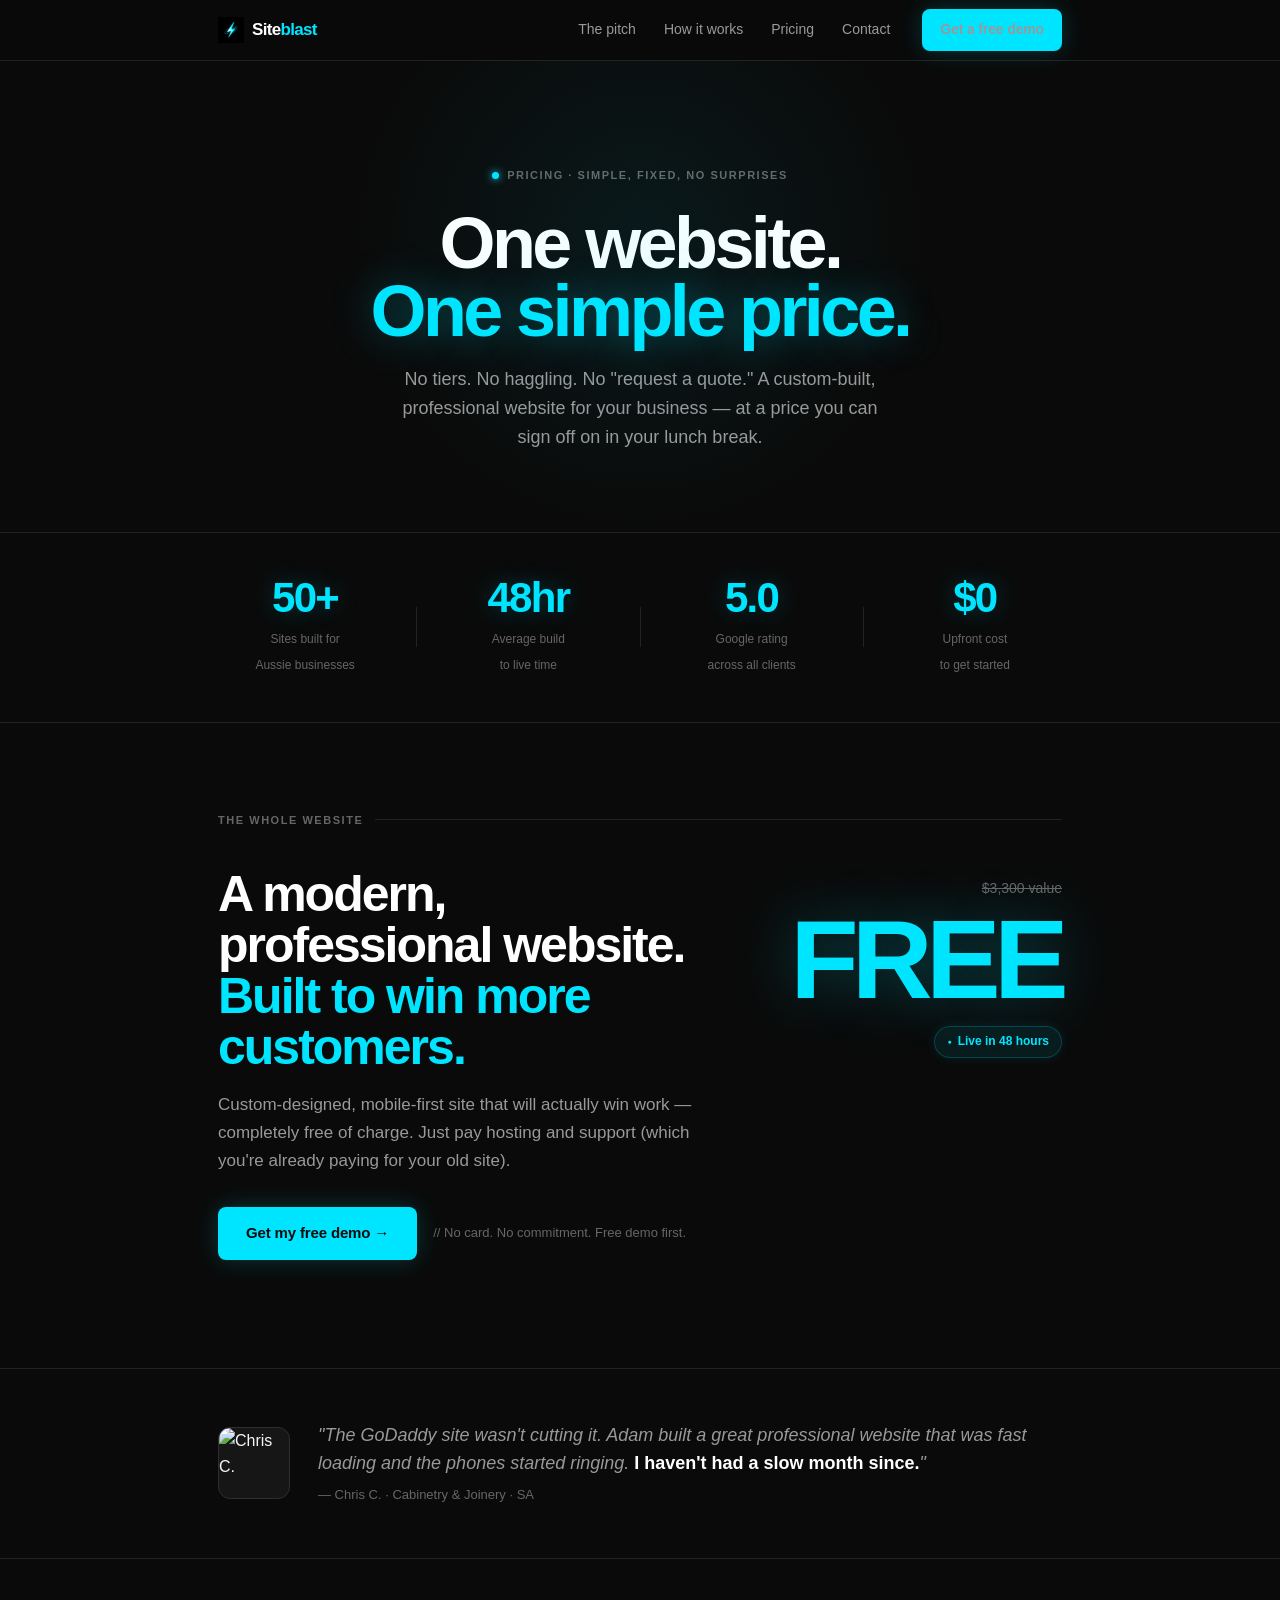
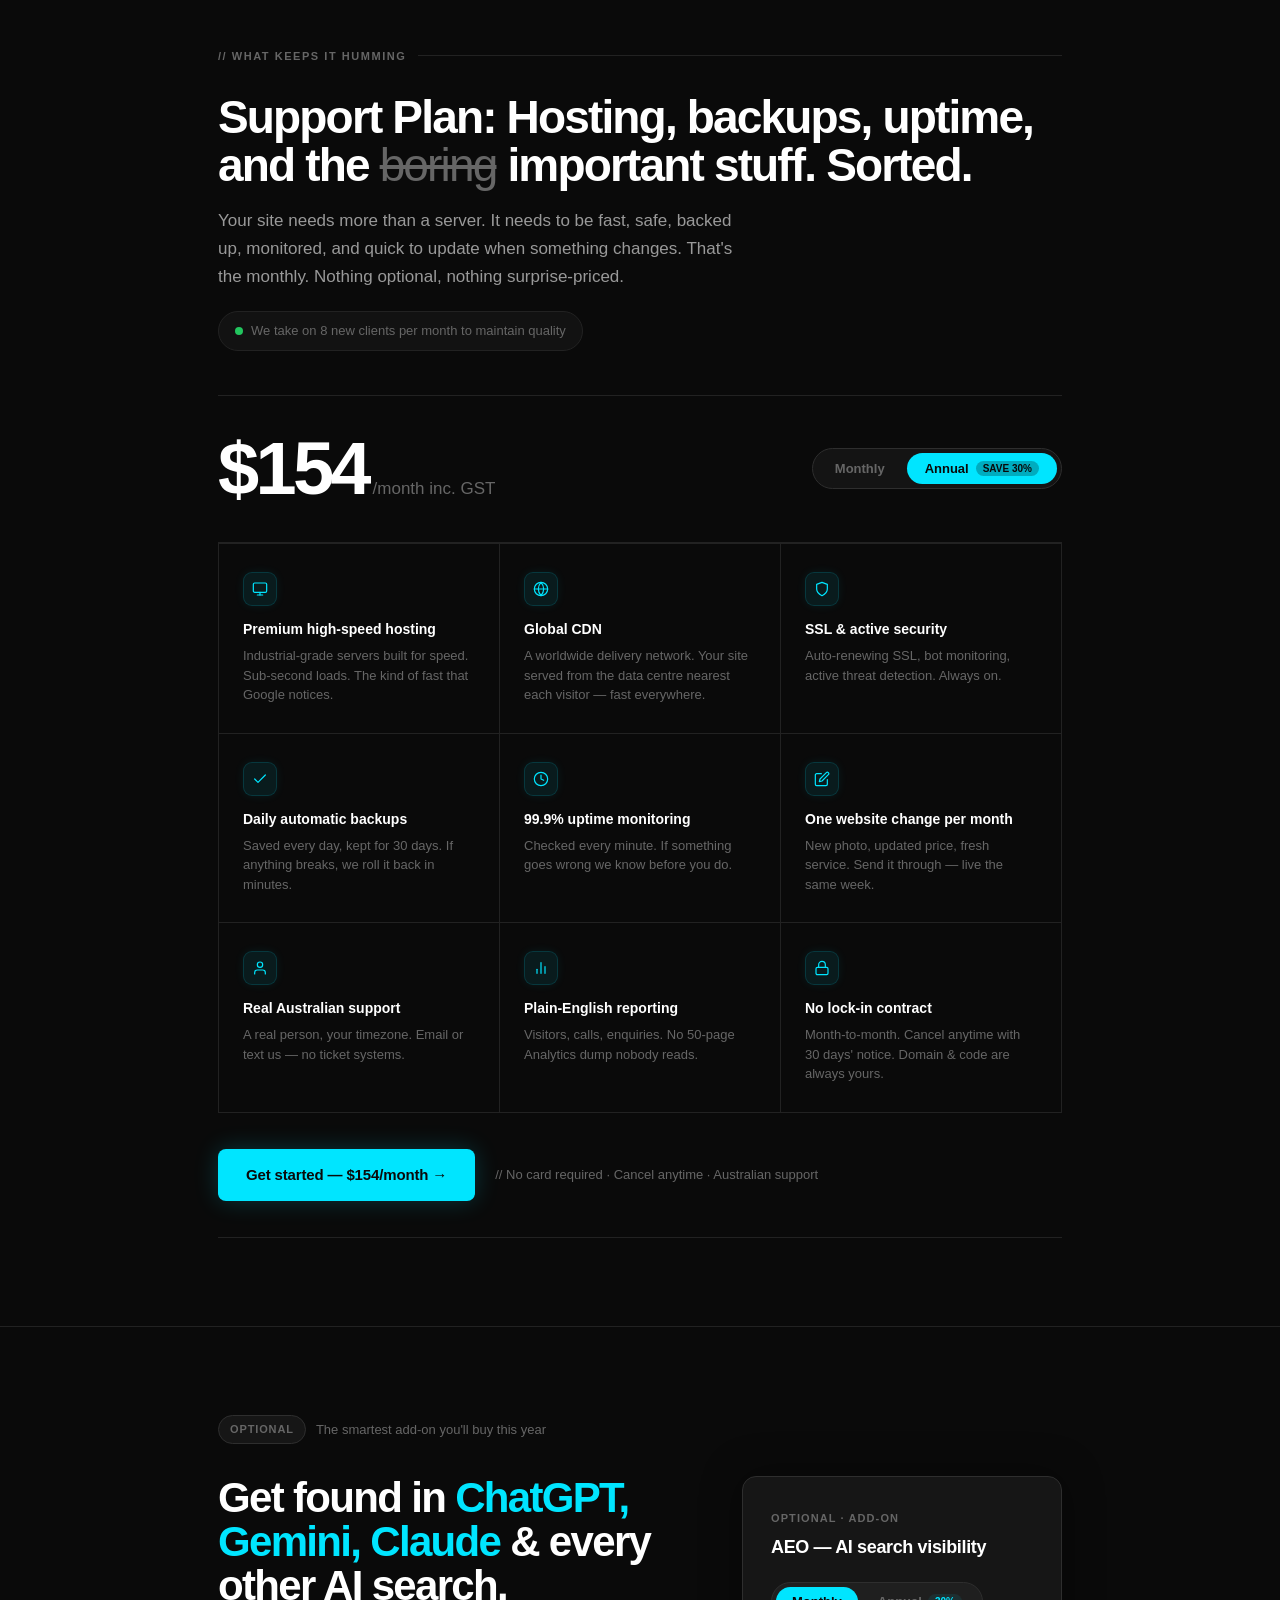
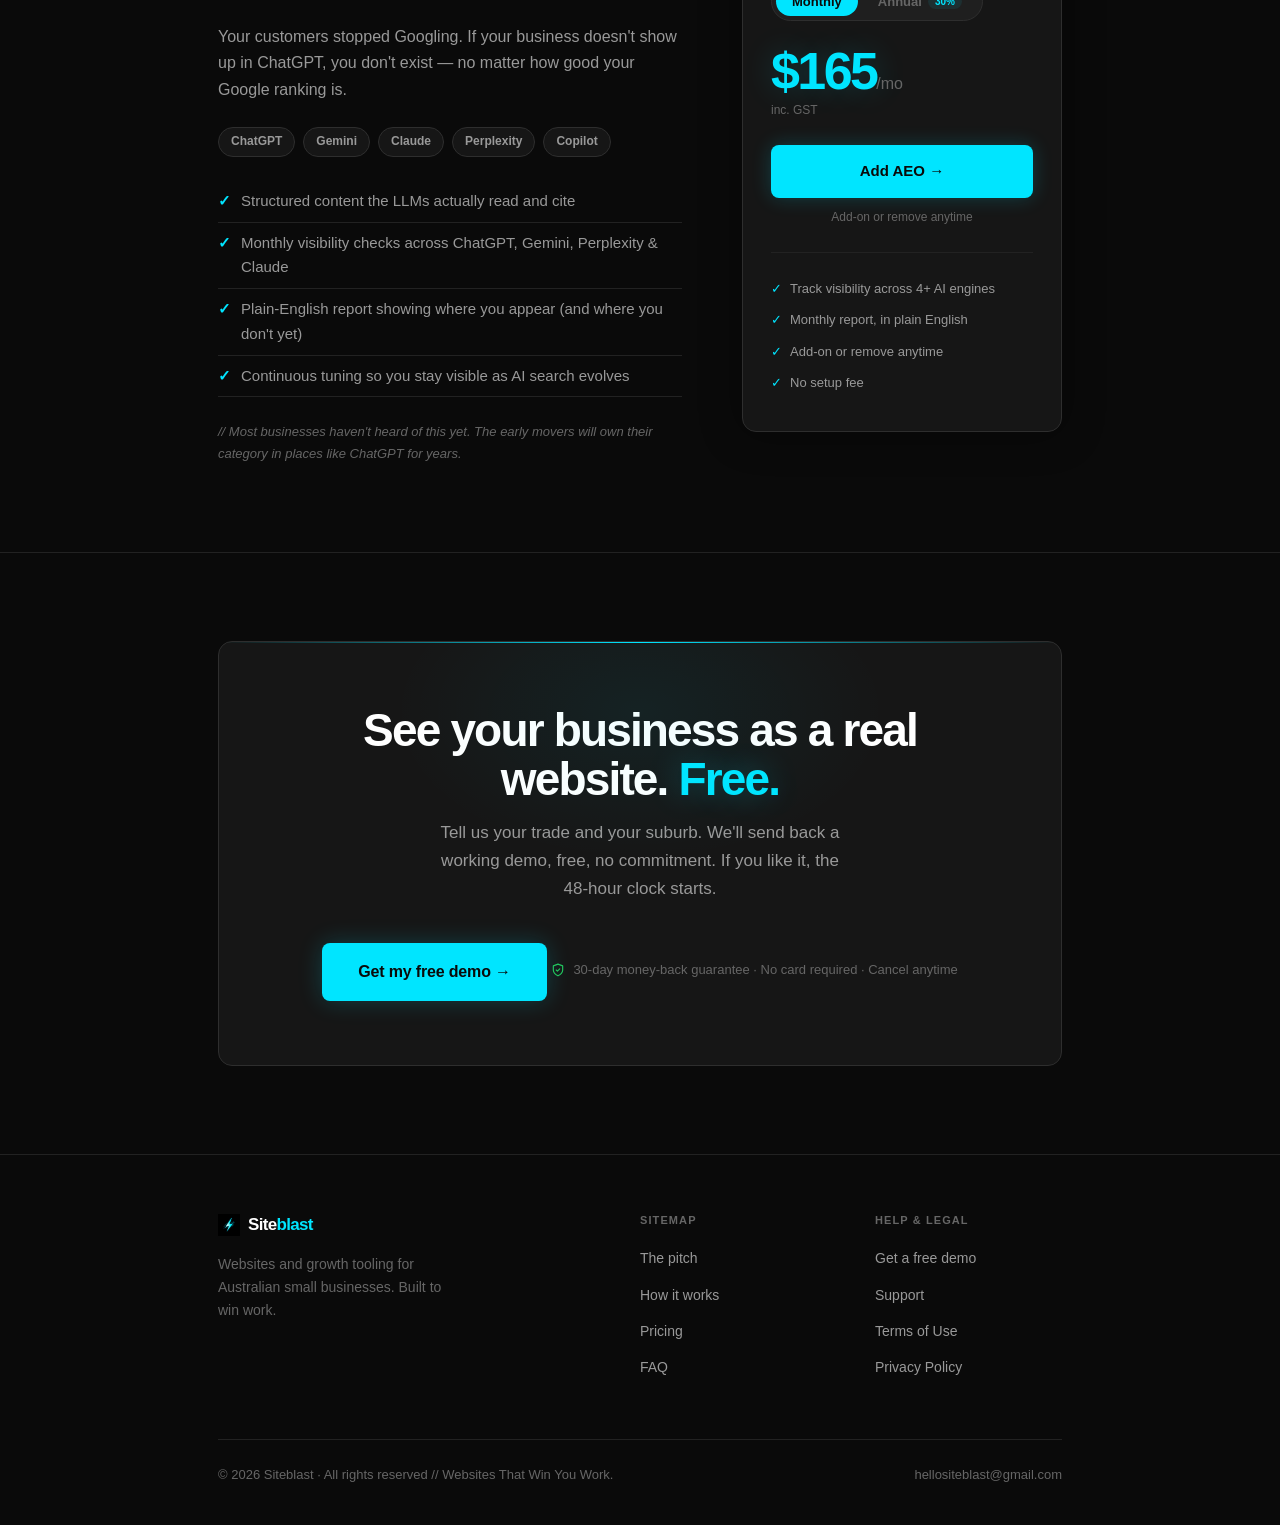
==== commit ef18668f: "Add files via upload" ====
--- a/pricing.html
+++ b/pricing.html
@@ -7,241 +7,607 @@
   <meta name="description" content="Simple, fixed pricing. Free website build — you only pay for hosting. Live in 48 hours. No lock-in contract.">
   <meta name="robots" content="index, follow">
   <link rel="canonical" href="https://www.siteblast.com.au/pricing.html">
-  <link rel="stylesheet" href="style.css">
   <link rel="icon" type="image/png" sizes="48x48" href="favicon.png">
   <link rel="icon" type="image/x-icon" href="favicon.ico">
   <link rel="apple-touch-icon" href="favicon.png">
+
 <style>
+*, *::before, *::after { box-sizing: border-box; margin: 0; padding: 0; }
+
+:root {
+  --black:       #0A0A0A;
+  --dark:        #111111;
+  --card:        #161616;
+  --card-hi:     #1a1a1a;
+  --border:      #222222;
+  --border-hi:   #2e2e2e;
+  --mid:         #666666;
+  --light:       #999999;
+  --white:       #F5F5F5;
+  --pure:        #FFFFFF;
+  --accent:      #00E5FF;
+  --accent-dark: #00B8CC;
+  --accent-dim:  rgba(0,229,255,0.08);
+  --accent-glow: rgba(0,229,255,0.18);
+  --radius:      8px;
+  --radius-lg:   14px;
+  --max:         900px;
+}
+
+html { scroll-behavior: smooth; }
+
+body {
+  font-family: -apple-system, BlinkMacSystemFont, 'Segoe UI', Roboto, sans-serif;
+  background: var(--black);
+  color: var(--white);
+  font-size: 16px;
+  line-height: 1.65;
+  -webkit-font-smoothing: antialiased;
+}
+
+a { color: var(--accent); text-decoration: none; }
+a:hover { text-decoration: underline; }
+img { max-width: 100%; display: block; }
+
+.wrap { max-width: var(--max); margin: 0 auto; padding: 0 28px; }
+.rule { border: none; border-top: 1px solid var(--border); margin: 0; }
+
+/* ── BUTTONS ── */
+.btn {
+  display: inline-block;
+  background: var(--accent);
+  color: var(--black);
+  padding: 14px 28px;
+  border-radius: var(--radius);
+  font-weight: 700;
+  font-size: 15px;
+  border: none;
+  cursor: pointer;
+  transition: opacity .18s, transform .15s, box-shadow .2s;
+  text-decoration: none;
+  letter-spacing: -.01em;
+  box-shadow: 0 0 24px rgba(0,229,255,.2);
+}
+.btn:hover { opacity: .88; transform: translateY(-1px); text-decoration: none; box-shadow: 0 0 36px rgba(0,229,255,.38); color: var(--black); }
+
+.btn-ghost {
+  background: transparent;
+  border: 1px solid var(--border-hi);
+  color: var(--white);
+  box-shadow: none;
+}
+.btn-ghost:hover { border-color: var(--accent); color: var(--accent); background: var(--accent-dim); box-shadow: 0 0 16px rgba(0,229,255,.1); }
+
+/* ── EYEBROW ── */
+.eyebrow {
+  font-size: 11px;
+  font-weight: 700;
+  letter-spacing: .14em;
+  text-transform: uppercase;
+  color: var(--mid);
+  display: flex;
+  align-items: center;
+  gap: 12px;
+  margin-bottom: 28px;
+}
+.eyebrow::after { content: ''; flex: 1; height: 1px; background: var(--border); }
+
+/* ── NAV ── */
+nav {
+  position: sticky;
+  top: 0;
+  z-index: 100;
+  background: rgba(10,10,10,.94);
+  backdrop-filter: blur(16px);
+  -webkit-backdrop-filter: blur(16px);
+  border-bottom: 1px solid var(--border);
+}
+.nav-inner {
+  display: flex;
+  align-items: center;
+  justify-content: space-between;
+  height: 60px;
+  max-width: var(--max);
+  margin: 0 auto;
+  padding: 0 28px;
+}
+.logo-lockup { display: flex; align-items: center; gap: 8px; text-decoration: none; }
+.logo-bolt { height: 26px; width: auto; }
+.logo-word { font-size: 17px; font-weight: 800; color: var(--pure); letter-spacing: -.04em; }
+.logo-word em { font-style: normal; color: var(--accent); }
+.nav-links { display: flex; align-items: center; gap: 28px; }
+.nav-links a { color: var(--light); font-size: 14px; transition: color .18s; text-decoration: none; }
+.nav-links a:hover { color: var(--white); }
+.nav-cta { margin-left: 4px; padding: 9px 18px; font-size: 13px; }
+.nav-toggle { display: none; background: none; border: none; cursor: pointer; padding: 4px; }
+.nav-toggle span { display: block; width: 22px; height: 1.5px; background: var(--white); margin: 5px 0; transition: .3s; }
+
 /* ── HERO ── */
-.p-hero{padding:100px 0 80px;text-align:center}
-.p-hero-ey{display:inline-flex;align-items:center;gap:8px;font-size:11px;font-weight:700;letter-spacing:.14em;text-transform:uppercase;color:var(--accent);margin-bottom:28px}
-.p-hero-ey::before{content:'';width:8px;height:8px;background:var(--accent);border-radius:50%;box-shadow:0 0 8px var(--accent)}
-.p-hero h1{font-size:clamp(40px,7vw,80px);font-weight:900;letter-spacing:-.05em;line-height:.95;color:var(--pure);margin-bottom:24px}
-.p-hero h1 em{font-style:normal;color:var(--accent)}
-.p-hero-sub{font-size:18px;color:var(--light);max-width:480px;margin:0 auto;line-height:1.6}
+.p-hero {
+  padding: 100px 0 80px;
+  text-align: center;
+  position: relative;
+  overflow: hidden;
+}
+.p-hero::before {
+  content: '';
+  position: absolute;
+  top: -120px; left: 50%;
+  transform: translateX(-50%);
+  width: 600px; height: 600px;
+  background: radial-gradient(circle, rgba(0,229,255,.07) 0%, transparent 68%);
+  pointer-events: none;
+}
+.p-hero-eyebrow {
+  display: inline-flex;
+  align-items: center;
+  gap: 8px;
+  font-size: 11px;
+  font-weight: 700;
+  letter-spacing: .14em;
+  text-transform: uppercase;
+  color: var(--mid);
+  margin-bottom: 24px;
+}
+.p-hero-eyebrow::before {
+  content: '';
+  width: 7px; height: 7px;
+  background: var(--accent);
+  border-radius: 50%;
+  box-shadow: 0 0 8px var(--accent);
+}
+.p-hero h1 {
+  font-size: clamp(38px, 7vw, 72px);
+  font-weight: 900;
+  letter-spacing: -.05em;
+  line-height: .95;
+  color: var(--pure);
+  margin-bottom: 20px;
+}
+.p-hero h1 em { font-style: normal; color: var(--accent); text-shadow: 0 0 40px rgba(0,229,255,.35); }
+.p-hero-sub {
+  font-size: 18px;
+  color: var(--light);
+  max-width: 480px;
+  margin: 0 auto;
+  line-height: 1.6;
+}
 
 /* ── TRUST BAR ── */
-.p-trust-bar{border-top:1px solid var(--border);border-bottom:1px solid var(--border);padding:40px 0}
-.p-trust-bar-inner{max-width:900px;margin:0 auto;padding:0 24px;display:flex;justify-content:space-between;align-items:center;gap:24px}
-.p-trust-stat{text-align:center}
-.p-trust-num{display:block;font-size:clamp(28px,4vw,40px);font-weight:900;letter-spacing:-.04em;color:var(--accent);line-height:1;margin-bottom:6px}
-.p-trust-label{font-size:12px;color:var(--mid);line-height:1.4}
-.p-trust-divider{width:1px;height:40px;background:var(--border);flex-shrink:0}
+.p-trust {
+  border-top: 1px solid var(--border);
+  border-bottom: 1px solid var(--border);
+  padding: 44px 0;
+}
+.p-trust-inner { display: flex; justify-content: space-between; align-items: center; gap: 24px; flex-wrap: wrap; }
+.p-trust-stat { text-align: center; flex: 1; min-width: 110px; }
+.p-trust-num {
+  display: block;
+  font-size: clamp(28px, 4vw, 42px);
+  font-weight: 900;
+  letter-spacing: -.04em;
+  color: var(--accent);
+  line-height: 1;
+  margin-bottom: 6px;
+  text-shadow: 0 0 24px rgba(0,229,255,.25);
+}
+.p-trust-label { font-size: 12px; color: var(--mid); line-height: 1.4; }
+.p-trust-div { width: 1px; height: 40px; background: var(--border); flex-shrink: 0; }
 
 /* ── FREE BLOCK ── */
-.p-free-block{border-bottom:1px solid var(--border);padding:80px 0}
-.p-free-inner{max-width:900px;margin:0 auto;padding:0 24px}
-.p-free-label{font-size:11px;font-weight:700;letter-spacing:.14em;text-transform:uppercase;color:var(--mid);margin-bottom:24px;display:flex;align-items:center;gap:10px}
-.p-free-label::after{content:'';flex:1;height:1px;background:var(--border)}
-.p-free-headline{font-size:clamp(32px,5vw,58px);font-weight:900;letter-spacing:-.04em;line-height:1;color:var(--pure);margin-bottom:20px}
-.p-free-headline em{font-style:normal;color:var(--accent)}
-.p-free-desc{font-size:17px;color:var(--light);max-width:560px;line-height:1.6;margin-bottom:40px}
-.p-free-price-row{display:flex;align-items:flex-end;gap:20px;flex-wrap:wrap}
-.p-free-price{font-size:clamp(64px,12vw,120px);font-weight:900;letter-spacing:-.06em;line-height:1;color:var(--accent);text-shadow:0 0 60px rgba(0,229,255,.3)}
-.p-free-price-meta{padding-bottom:12px}
-.p-free-was{font-size:14px;color:var(--mid);text-decoration:line-through;margin-bottom:4px}
-.p-free-badge{display:inline-flex;align-items:center;gap:6px;background:rgba(0,229,255,.1);border:1px solid rgba(0,229,255,.2);color:var(--accent);font-size:12px;font-weight:700;padding:5px 12px;border-radius:100px}
-.p-free-note{margin-top:24px;font-size:13px;color:var(--mid)}
-.p-free-note a{color:var(--accent)}
-
-/* ── INLINE PULL QUOTE ── */
-.p-pull-quote{border-bottom:1px solid var(--border);padding:48px 0}
-.p-pull-inner{max-width:900px;margin:0 auto;padding:0 24px;display:flex;align-items:center;gap:32px}
-.p-pull-img{width:80px;height:80px;border-radius:14px;overflow:hidden;flex-shrink:0;border:1px solid rgba(255,255,255,.08)}
-.p-pull-img img{width:100%;height:100%;object-fit:cover;object-position:top}
-.p-pull-text{font-size:18px;color:var(--light);font-style:italic;line-height:1.6;flex:1}
-.p-pull-text strong{color:var(--pure);font-style:normal}
-.p-pull-author{font-size:13px;color:var(--mid);font-style:normal;margin-top:8px}
+.p-free { padding: 88px 0; border-bottom: 1px solid var(--border); }
+.p-free-layout {
+  display: grid;
+  grid-template-columns: 1fr auto;
+  gap: 60px;
+  align-items: start;
+  margin-top: 40px;
+}
+.p-free-headline {
+  font-size: clamp(28px, 5vw, 50px);
+  font-weight: 900;
+  letter-spacing: -.04em;
+  line-height: 1.02;
+  color: var(--pure);
+  margin-bottom: 18px;
+}
+.p-free-headline em { font-style: normal; color: var(--accent); }
+.p-free-desc { font-size: 17px; color: var(--light); max-width: 480px; line-height: 1.65; margin-bottom: 32px; }
+.p-free-actions { display: flex; align-items: center; gap: 16px; flex-wrap: wrap; margin-bottom: 20px; }
+.p-free-note { font-size: 13px; color: var(--mid); }
+.p-free-price-block { text-align: right; flex-shrink: 0; padding-top: 8px; }
+.p-free-was { font-size: 14px; color: var(--mid); text-decoration: line-through; margin-bottom: 4px; }
+.p-free-big {
+  font-size: clamp(64px, 12vw, 112px);
+  font-weight: 900;
+  letter-spacing: -.06em;
+  line-height: 1;
+  color: var(--accent);
+  text-shadow: 0 0 60px rgba(0,229,255,.3);
+}
+.p-free-badge {
+  display: inline-flex;
+  align-items: center;
+  gap: 6px;
+  background: var(--accent-dim);
+  border: 1px solid rgba(0,229,255,.2);
+  color: var(--accent);
+  font-size: 12px;
+  font-weight: 700;
+  padding: 5px 12px;
+  border-radius: 100px;
+  margin-top: 10px;
+  box-shadow: 0 0 12px rgba(0,229,255,.1);
+}
+.p-free-badge::before { content: '●'; font-size: 7px; animation: pulse-dot 2s infinite; }
+@keyframes pulse-dot { 0%,100%{opacity:1}50%{opacity:.3} }
+
+/* ── PULL QUOTE ── */
+.p-pull { padding: 52px 0; border-bottom: 1px solid var(--border); }
+.p-pull-inner { display: flex; align-items: center; gap: 28px; }
+.p-pull-img {
+  width: 72px; height: 72px;
+  border-radius: 12px;
+  overflow: hidden;
+  flex-shrink: 0;
+  border: 1px solid var(--border-hi);
+  background: var(--card);
+}
+.p-pull-img img { width: 100%; height: 100%; object-fit: cover; object-position: top; }
+.p-pull-text { font-size: 18px; color: var(--light); font-style: italic; line-height: 1.6; flex: 1; }
+.p-pull-text strong { color: var(--pure); font-style: normal; }
+.p-pull-author { font-size: 13px; color: var(--mid); font-style: normal; margin-top: 6px; }
 
 /* ── SUPPORT PLAN ── */
-.p-support-block{padding:100px 0 0}
-.p-support-inner{max-width:900px;margin:0 auto;padding:0 24px}
-.p-support-label{font-size:11px;font-weight:700;letter-spacing:.14em;text-transform:uppercase;color:var(--mid);margin-bottom:24px;display:flex;align-items:center;gap:10px}
-.p-support-label::after{content:'';flex:1;height:1px;background:var(--border)}
-.p-support-title{font-size:clamp(28px,4.5vw,52px);font-weight:900;letter-spacing:-.04em;line-height:1.05;color:var(--pure);margin-bottom:20px}
-.p-support-title s{color:var(--mid);font-weight:400;text-decoration-color:var(--mid)}
-.p-support-sub{font-size:17px;color:var(--light);max-width:560px;line-height:1.6}
-.p-spots{display:inline-flex;align-items:center;gap:8px;font-size:13px;color:var(--mid);margin-top:16px;background:rgba(255,255,255,.03);border:1px solid var(--border);padding:8px 16px;border-radius:100px}
-.p-spots-dot{width:8px;height:8px;background:#22c55e;border-radius:50%;box-shadow:0 0 6px rgba(34,197,94,.5);animation:pulse-green 2s infinite}
-@keyframes pulse-green{0%{box-shadow:0 0 0 0 rgba(34,197,94,.4)}70%{box-shadow:0 0 0 8px rgba(34,197,94,0)}100%{box-shadow:0 0 0 0 rgba(34,197,94,0)}}
-
-/* Price row */
-.p-price-toggle-row{display:flex;align-items:center;justify-content:space-between;gap:24px;flex-wrap:wrap;padding:40px 0;border-top:1px solid var(--border);border-bottom:1px solid var(--border)}
-.p-price-big{font-size:clamp(52px,8vw,80px);font-weight:900;letter-spacing:-.05em;color:var(--pure);line-height:1}
-.p-price-big span{font-size:18px;font-weight:500;color:var(--mid);letter-spacing:0}
-.p-billing-toggle{display:inline-flex;background:rgba(255,255,255,.04);border:1px solid rgba(255,255,255,.08);border-radius:100px;padding:4px;gap:4px}
-.p-toggle-btn{background:none;border:none;color:var(--mid);font-size:13px;font-weight:600;padding:8px 18px;border-radius:100px;cursor:pointer;transition:all .2s;display:flex;align-items:center;gap:7px}
-.p-toggle-btn.active{background:var(--accent);color:#000}
-.p-save-badge{background:rgba(0,0,0,.2);font-size:10px;font-weight:700;padding:2px 6px;border-radius:100px}
+.p-support { padding: 88px 0 0; }
+.p-support-title {
+  font-size: clamp(24px, 4.5vw, 46px);
+  font-weight: 900;
+  letter-spacing: -.04em;
+  line-height: 1.05;
+  color: var(--pure);
+  margin-bottom: 18px;
+}
+.p-support-title s { color: var(--mid); font-weight: 400; text-decoration-color: var(--mid); }
+.p-support-sub { font-size: 17px; color: var(--light); max-width: 540px; line-height: 1.65; }
+.p-spots {
+  display: inline-flex;
+  align-items: center;
+  gap: 8px;
+  font-size: 13px;
+  color: var(--mid);
+  margin-top: 20px;
+  background: rgba(255,255,255,.03);
+  border: 1px solid var(--border);
+  padding: 8px 16px;
+  border-radius: 100px;
+}
+.p-spots-dot { width: 8px; height: 8px; background: #22c55e; border-radius: 50%; animation: pulse-green 2s infinite; }
+@keyframes pulse-green { 0%{box-shadow:0 0 0 0 rgba(34,197,94,.4)}70%{box-shadow:0 0 0 8px rgba(34,197,94,0)}100%{box-shadow:0 0 0 0 rgba(34,197,94,0)} }
+
+/* Price toggle row */
+.p-price-row {
+  display: flex;
+  align-items: center;
+  justify-content: space-between;
+  gap: 24px;
+  flex-wrap: wrap;
+  padding: 36px 0;
+  border-top: 1px solid var(--border);
+  border-bottom: 1px solid var(--border);
+  margin-top: 44px;
+}
+.p-price-big {
+  font-size: clamp(46px, 8vw, 74px);
+  font-weight: 900;
+  letter-spacing: -.05em;
+  color: var(--pure);
+  line-height: 1;
+}
+.p-price-big .suffix { font-size: 17px; font-weight: 400; color: var(--mid); letter-spacing: 0; }
+.p-toggle {
+  display: inline-flex;
+  background: rgba(255,255,255,.04);
+  border: 1px solid var(--border-hi);
+  border-radius: 100px;
+  padding: 4px;
+  gap: 4px;
+}
+.p-toggle-btn {
+  background: none;
+  border: none;
+  color: var(--mid);
+  font-size: 13px;
+  font-weight: 600;
+  padding: 8px 18px;
+  border-radius: 100px;
+  cursor: pointer;
+  transition: all .18s;
+  display: flex;
+  align-items: center;
+  gap: 7px;
+}
+.p-toggle-btn.active { background: var(--accent); color: var(--black); }
+.p-save { background: rgba(0,0,0,.25); font-size: 10px; font-weight: 800; padding: 2px 7px; border-radius: 100px; color: var(--black); }
 
 /* Features grid */
-.p-features-grid{display:grid;grid-template-columns:repeat(3,1fr);border-left:1px solid var(--border);border-top:1px solid var(--border)}
-.p-feat{padding:28px 24px;border-right:1px solid var(--border);border-bottom:1px solid var(--border)}
-.p-feat-icon{width:32px;height:32px;background:rgba(0,229,255,.08);border-radius:8px;display:flex;align-items:center;justify-content:center;margin-bottom:12px}
-.p-feat-icon svg{width:16px;height:16px}
-.p-feat strong{display:block;font-size:14px;font-weight:700;color:var(--pure);margin-bottom:5px}
-.p-feat p{font-size:13px;color:var(--mid);line-height:1.5;margin:0}
-
-/* ── ROI BLOCK (BIGGER) ── */
-.p-roi-section{border-top:1px solid var(--border);padding:80px 0}
-.p-roi-s-inner{max-width:900px;margin:0 auto;padding:0 24px}
-.p-roi-s-label{font-size:11px;font-weight:700;letter-spacing:.14em;text-transform:uppercase;color:var(--mid);margin-bottom:24px;display:flex;align-items:center;gap:10px}
-.p-roi-s-label::after{content:'';flex:1;height:1px;background:var(--border)}
-.p-roi-s-title{font-size:clamp(28px,4.5vw,48px);font-weight:900;letter-spacing:-.04em;color:var(--pure);line-height:1.05;margin-bottom:12px}
-.p-roi-s-title em{font-style:normal;color:var(--accent)}
-.p-roi-s-desc{font-size:16px;color:var(--light);line-height:1.6;max-width:500px;margin-bottom:48px}
-.p-roi-visual-big{display:flex;align-items:flex-end;gap:20px;margin-bottom:32px;padding:40px;background:rgba(255,255,255,.02);border:1px solid var(--border);border-radius:16px}
-.p-roi-bars{display:flex;align-items:flex-end;gap:16px;flex:1}
-.p-roi-bar-col{text-align:center;flex:1}
-.p-roi-bar-big{border-radius:10px 10px 0 0;display:flex;align-items:flex-end;justify-content:center;padding-bottom:12px;width:100%;transition:height .6s cubic-bezier(.22,1,.36,1)}
-.p-roi-bar-big span{font-size:14px;font-weight:800;white-space:nowrap}
-.p-roi-cost-bar{background:rgba(255,255,255,.06);border:1px solid rgba(255,255,255,.1)}
-.p-roi-cost-bar span{color:var(--mid)}
-.p-roi-return-bar{background:linear-gradient(180deg,rgba(0,229,255,.3) 0%,rgba(0,229,255,.08) 100%);border:1px solid rgba(0,229,255,.35)}
-.p-roi-return-bar span{color:var(--accent)}
-.p-roi-bar-lbl{font-size:12px;color:var(--mid);margin-top:10px}
-.p-roi-mult-big{text-align:center;padding:0 32px}
-.p-roi-mult-num-big{display:block;font-size:clamp(48px,8vw,72px);font-weight:900;letter-spacing:-.04em;color:var(--accent);line-height:1;text-shadow:0 0 40px rgba(0,229,255,.35)}
-.p-roi-mult-lbl{font-size:11px;color:var(--mid);text-transform:uppercase;letter-spacing:.1em;margin-top:4px}
-.p-roi-context-row{display:flex;gap:32px;flex-wrap:wrap}
-.p-roi-ctx{display:flex;align-items:center;gap:8px;font-size:14px;color:var(--light)}
-.p-roi-ctx-icon{width:36px;height:36px;background:rgba(255,255,255,.04);border:1px solid var(--border);border-radius:10px;display:flex;align-items:center;justify-content:center;font-size:18px;flex-shrink:0}
-
-/* ── GUARANTEE + CTA ── */
-.p-cta-section{border-top:1px solid var(--border);padding:64px 0}
-.p-cta-s-inner{max-width:900px;margin:0 auto;padding:0 24px;display:flex;align-items:center;gap:40px;flex-wrap:wrap}
-.p-cta-left{flex:1;min-width:280px}
-.p-guarantee{display:flex;align-items:center;gap:16px;background:rgba(34,197,94,.06);border:1px solid rgba(34,197,94,.2);border-radius:14px;padding:20px 24px;margin-bottom:24px}
-.p-guarantee-shield{width:48px;height:48px;background:rgba(34,197,94,.12);border-radius:12px;display:flex;align-items:center;justify-content:center;flex-shrink:0}
-.p-guarantee-shield svg{width:24px;height:24px}
-.p-guarantee-text strong{display:block;font-size:16px;color:var(--pure);margin-bottom:2px}
-.p-guarantee-text span{font-size:13px;color:var(--light)}
-.p-cta-right{display:flex;flex-direction:column;align-items:flex-start;gap:12px}
-.p-cta-btn-big{font-size:18px;padding:18px 40px;border-radius:100px;font-weight:800;white-space:nowrap}
-.p-cta-sub{font-size:14px;color:var(--light)}
-.p-cta-sub a{color:var(--accent)}
-.p-cta-trust-row{display:flex;gap:16px;flex-wrap:wrap}
-.p-cta-trust-row span{font-size:12px;color:var(--mid);display:flex;align-items:center;gap:5px}
-.p-cta-trust-row span::before{content:'✓';color:var(--accent);font-weight:700}
-
-/* ── COMPARISON TABLE ── */
-.p-compare-block{border-top:1px solid var(--border);padding:100px 0}
-.p-compare-inner{max-width:960px;margin:0 auto;padding:0 24px}
-.p-compare-label{font-size:11px;font-weight:700;letter-spacing:.14em;text-transform:uppercase;color:var(--mid);margin-bottom:24px;display:flex;align-items:center;gap:10px}
-.p-compare-label::after{content:'';flex:1;height:1px;background:var(--border)}
-.p-compare-title{font-size:clamp(26px,4vw,44px);font-weight:900;letter-spacing:-.04em;color:var(--pure);line-height:1.05;margin-bottom:48px}
-.p-compare-grid{display:grid;grid-template-columns:1fr 1fr 1.15fr;gap:16px;align-items:start}
-.p-compare-col{background:rgba(255,255,255,.02);border:1px solid rgba(255,255,255,.07);border-radius:14px;overflow:hidden}
-.p-compare-col-header{padding:20px 20px 0}
-.p-compare-type{display:block;font-size:18px;font-weight:800;color:var(--pure);letter-spacing:-.02em;margin-bottom:2px}
-.p-compare-type-sub{font-size:12px;color:var(--mid)}
-.p-compare-price-area{padding:16px 20px 20px;border-bottom:1px solid rgba(255,255,255,.06)}
-.p-compare-price{font-size:28px;font-weight:900;letter-spacing:-.03em;color:var(--pure)}
-.p-compare-per{font-size:13px;color:var(--mid);margin-left:4px}
-.p-compare-list{list-style:none;padding:16px 20px 20px;margin:0;display:flex;flex-direction:column;gap:10px}
-.p-compare-list li{font-size:13px;line-height:1.5;display:flex;align-items:flex-start;gap:8px}
-.p-compare-con{color:var(--mid)}.p-compare-con::before{content:'✕';color:#ef4444;font-weight:700;flex-shrink:0;font-size:11px;margin-top:2px}
-.p-compare-neutral{color:var(--light)}.p-compare-neutral::before{content:'~';color:#f59e0b;font-weight:700;flex-shrink:0;font-size:14px}
-.p-compare-pro{color:var(--light)}.p-compare-pro::before{content:'✓';color:var(--accent);font-weight:700;flex-shrink:0;font-size:12px;margin-top:1px}
-.p-compare-sb{border-color:rgba(0,229,255,.25);background:linear-gradient(180deg,rgba(0,229,255,.06) 0%,rgba(0,229,255,.01) 100%);box-shadow:0 0 40px rgba(0,229,255,.08)}
-.p-compare-rec{display:inline-block;background:var(--accent);color:#000;font-size:10px;font-weight:800;letter-spacing:.08em;text-transform:uppercase;padding:3px 10px;border-radius:100px;margin-bottom:8px}
-.p-compare-sb-price .p-compare-price{color:var(--accent)}
-.p-compare-cta{display:block;text-align:center;margin:0 20px 20px;border-radius:100px;font-weight:700;font-size:14px;padding:12px}
-
-/* ── REVIEWS ── */
-.p-reviews-strip{border-top:1px solid var(--border);padding:80px 0}
-.p-reviews-inner{max-width:900px;margin:0 auto;padding:0 24px}
-.p-reviews-label{font-size:11px;font-weight:700;letter-spacing:.14em;text-transform:uppercase;color:var(--mid);margin-bottom:32px;display:flex;align-items:center;gap:10px}
-.p-reviews-label::after{content:'';flex:1;height:1px;background:var(--border)}
-.p-reviews-grid{display:grid;grid-template-columns:repeat(3,1fr);gap:20px}
-.p-review-card{background:var(--card);border:1px solid rgba(255,255,255,.07);border-radius:14px;overflow:hidden}
-.p-review-img-wrap{background:#0a0a0a;border-bottom:1px solid rgba(255,255,255,.06)}
-.p-review-img-wrap .mp2-bar{display:flex;align-items:center;gap:8px;padding:8px 10px;background:#1a1a1a}
-.p-review-img-wrap .mp2-url-blank{flex:1;height:14px;background:rgba(255,255,255,.06);border-radius:4px}
-.p-review-stars{color:#f59e0b;font-size:13px;padding:14px 16px 8px;letter-spacing:1px}
-.p-review-quote{font-size:13px;color:var(--light);line-height:1.6;padding:0 16px 14px;margin:0;font-style:normal}
-.p-review-author{display:flex;align-items:center;gap:10px;padding:12px 16px;border-top:1px solid rgba(255,255,255,.05)}
-.p-review-avatar{width:32px;height:32px;background:rgba(0,229,255,.1);border:1px solid rgba(0,229,255,.2);border-radius:50%;display:flex;align-items:center;justify-content:center;font-size:10px;font-weight:700;color:var(--accent);flex-shrink:0}
-.p-review-author strong{display:block;font-size:13px;color:var(--pure)}
-.p-review-author span{font-size:11px;color:var(--mid)}
+.p-features {
+  display: grid;
+  grid-template-columns: repeat(3, 1fr);
+  border-left: 1px solid var(--border);
+  border-top: 1px solid var(--border);
+}
+.p-feat {
+  padding: 28px 24px;
+  border-right: 1px solid var(--border);
+  border-bottom: 1px solid var(--border);
+  transition: background .2s;
+}
+.p-feat:hover { background: var(--card-hi); }
+.p-feat-icon {
+  width: 34px; height: 34px;
+  background: var(--accent-dim);
+  border: 1px solid rgba(0,229,255,.15);
+  border-radius: 9px;
+  display: flex;
+  align-items: center;
+  justify-content: center;
+  margin-bottom: 12px;
+  box-shadow: 0 0 10px rgba(0,229,255,.08);
+}
+.p-feat-icon svg { width: 16px; height: 16px; stroke: var(--accent); }
+.p-feat strong { display: block; font-size: 14px; font-weight: 700; color: var(--pure); margin-bottom: 5px; }
+.p-feat p { font-size: 13px; color: var(--mid); line-height: 1.5; margin: 0; }
+
+/* CTA row after features */
+.p-feat-cta {
+  padding: 36px 0;
+  display: flex;
+  align-items: center;
+  gap: 20px;
+  flex-wrap: wrap;
+  border-bottom: 1px solid var(--border);
+}
 
 /* ── AEO ── */
-.p-aeo-block{border-top:1px solid var(--border);padding:100px 0}
-.p-aeo-inner{max-width:900px;margin:0 auto;padding:0 24px}
-.p-aeo-eyebrow{display:flex;align-items:center;gap:10px;margin-bottom:24px}
-.p-aeo-tag{background:var(--accent);color:#000;font-size:10px;font-weight:800;letter-spacing:.1em;text-transform:uppercase;padding:4px 10px;border-radius:4px}
-.p-aeo-sub-tag{font-size:11px;font-weight:600;letter-spacing:.1em;text-transform:uppercase;color:var(--mid)}
-.p-aeo-layout{display:grid;grid-template-columns:1fr 320px;gap:60px;align-items:start}
-.p-aeo-title{font-size:clamp(28px,4vw,48px);font-weight:900;letter-spacing:-.04em;line-height:1.05;color:var(--pure);margin-bottom:20px}
-.p-aeo-title em{font-style:normal;color:var(--accent)}
-.p-aeo-desc{font-size:16px;color:var(--light);line-height:1.6;margin-bottom:28px;max-width:480px}
-.p-aeo-list{list-style:none;padding:0;margin:0 0 28px;display:flex;flex-direction:column;gap:10px}
-.p-aeo-list li{display:flex;align-items:flex-start;gap:10px;font-size:15px;color:var(--light)}
-.p-aeo-list li::before{content:'✓';color:var(--accent);font-weight:700;flex-shrink:0;margin-top:1px}
-.p-aeo-honest{font-size:13px;color:var(--mid);font-style:italic}
-.p-aeo-chip-row{display:flex;gap:8px;flex-wrap:wrap;margin-bottom:24px}
-.p-aeo-chip{background:rgba(255,255,255,.05);border:1px solid rgba(255,255,255,.1);border-radius:6px;padding:5px 12px;font-size:12px;font-weight:600;color:var(--light)}
-.p-aeo-card{background:rgba(255,255,255,.03);border:1px solid rgba(255,255,255,.08);border-radius:16px;padding:28px;position:sticky;top:100px}
-.p-aeo-card-label{font-size:10px;font-weight:700;letter-spacing:.12em;text-transform:uppercase;color:var(--mid);margin-bottom:4px}
-.p-aeo-card-title{font-size:18px;font-weight:800;color:var(--pure);letter-spacing:-.02em;margin-bottom:20px}
-.p-aeo-toggle{display:inline-flex;background:rgba(255,255,255,.04);border:1px solid rgba(255,255,255,.08);border-radius:100px;padding:3px;gap:3px;margin-bottom:20px}
-.p-aeo-tbtn{background:none;border:none;color:var(--mid);font-size:12px;font-weight:600;padding:6px 14px;border-radius:100px;cursor:pointer;transition:all .2s;display:flex;align-items:center;gap:6px}
-.p-aeo-tbtn.active{background:var(--accent);color:#000}
-.p-aeo-price-wrap{position:relative;margin-bottom:4px}
-.p-aeo-price-wrap::before{content:'';position:absolute;inset:-10px -20px;background:radial-gradient(ellipse at center,rgba(0,229,255,.18) 0%,transparent 70%);pointer-events:none;border-radius:50%}
-.p-aeo-price{font-size:52px;font-weight:900;letter-spacing:-.04em;color:var(--accent);line-height:1}
-.p-aeo-price span{font-size:16px;font-weight:500;color:var(--mid)}
-.p-aeo-gst{font-size:12px;color:var(--mid);margin-bottom:20px}
-.p-aeo-card-btn{display:block;width:100%;text-align:center;border-radius:100px;font-weight:700;padding:13px;margin-bottom:8px}
-.p-aeo-cancel{font-size:12px;color:var(--mid);text-align:center}
-.p-aeo-divider{border:none;border-top:1px solid var(--border);margin:20px 0}
-.p-aeo-ticks{list-style:none;padding:0;margin:0;display:flex;flex-direction:column;gap:9px}
-.p-aeo-ticks li{display:flex;align-items:center;gap:9px;font-size:13px;color:var(--light)}
-.p-aeo-ticks li::before{content:'✓';color:var(--accent);font-weight:800;font-size:12px;flex-shrink:0}
+.p-aeo { padding: 88px 0; }
+.p-aeo-tag {
+  display: flex;
+  align-items: center;
+  gap: 10px;
+  margin-bottom: 32px;
+}
+.p-aeo-optional {
+  background: var(--card);
+  border: 1px solid var(--border-hi);
+  color: var(--mid);
+  font-size: 11px;
+  font-weight: 700;
+  padding: 4px 11px;
+  border-radius: 100px;
+  letter-spacing: .08em;
+  text-transform: uppercase;
+}
+.p-aeo-sub { font-size: 13px; color: var(--mid); }
+.p-aeo-layout {
+  display: grid;
+  grid-template-columns: 1fr 320px;
+  gap: 60px;
+  align-items: start;
+}
+.p-aeo-title {
+  font-size: clamp(24px, 4vw, 42px);
+  font-weight: 900;
+  letter-spacing: -.04em;
+  line-height: 1.05;
+  color: var(--pure);
+  margin-bottom: 16px;
+}
+.p-aeo-title em { font-style: normal; color: var(--accent); }
+.p-aeo-desc { font-size: 16px; color: var(--light); line-height: 1.65; max-width: 480px; margin-bottom: 24px; }
+.p-aeo-chips { display: flex; gap: 8px; flex-wrap: wrap; margin-bottom: 24px; }
+.p-aeo-chip {
+  font-size: 12px; font-weight: 600;
+  background: var(--card);
+  border: 1px solid var(--border-hi);
+  color: var(--light);
+  padding: 4px 12px;
+  border-radius: 100px;
+}
+.p-aeo-list { list-style: none; margin-bottom: 24px; }
+.p-aeo-list li {
+  font-size: 15px;
+  color: var(--light);
+  padding: 8px 0;
+  border-bottom: 1px solid var(--border);
+  display: flex;
+  gap: 10px;
+}
+.p-aeo-list li::before { content: '✓'; color: var(--accent); font-weight: 700; flex-shrink: 0; }
+.p-aeo-honest { font-size: 13px; color: var(--mid); font-style: italic; }
+
+/* AEO card */
+.p-aeo-card {
+  background: var(--card);
+  border: 1px solid var(--border-hi);
+  border-radius: var(--radius-lg);
+  padding: 32px 28px;
+  position: sticky;
+  top: 80px;
+  box-shadow: 0 0 40px rgba(0,0,0,.4);
+}
+.p-aeo-card-label { font-size: 11px; color: var(--mid); font-weight: 600; letter-spacing: .1em; text-transform: uppercase; margin-bottom: 6px; }
+.p-aeo-card-title { font-size: 18px; font-weight: 800; color: var(--pure); margin-bottom: 20px; letter-spacing: -.02em; }
+.p-aeo-card-toggle {
+  display: inline-flex;
+  background: rgba(255,255,255,.04);
+  border: 1px solid var(--border-hi);
+  border-radius: 100px;
+  padding: 4px;
+  gap: 4px;
+  margin-bottom: 24px;
+}
+.p-aeo-tbtn {
+  background: none; border: none;
+  color: var(--mid);
+  font-size: 13px; font-weight: 600;
+  padding: 7px 16px;
+  border-radius: 100px;
+  cursor: pointer;
+  transition: all .18s;
+  display: flex; align-items: center; gap: 6px;
+}
+.p-aeo-tbtn.active { background: var(--accent); color: var(--black); }
+.p-aeo-price {
+  font-size: 52px;
+  font-weight: 900;
+  letter-spacing: -.05em;
+  color: var(--accent);
+  line-height: 1;
+  margin-bottom: 4px;
+  text-shadow: 0 0 32px rgba(0,229,255,.2);
+}
+.p-aeo-price span { font-size: 16px; font-weight: 400; color: var(--mid); letter-spacing: 0; }
+.p-aeo-gst { font-size: 12px; color: var(--mid); margin-bottom: 24px; }
+.p-aeo-btn {
+  display: block; width: 100%; text-align: center;
+  background: var(--accent);
+  color: var(--black);
+  padding: 14px;
+  border-radius: var(--radius);
+  font-weight: 700; font-size: 15px;
+  text-decoration: none;
+  transition: opacity .18s, box-shadow .2s;
+  margin-bottom: 10px;
+  box-shadow: 0 0 20px rgba(0,229,255,.2);
+}
+.p-aeo-btn:hover { opacity: .88; box-shadow: 0 0 32px rgba(0,229,255,.35); text-decoration: none; color: var(--black); }
+.p-aeo-cancel { font-size: 12px; color: var(--mid); text-align: center; margin-bottom: 24px; }
+.p-aeo-divider { border: none; border-top: 1px solid var(--border); margin-bottom: 20px; }
+.p-aeo-ticks { list-style: none; }
+.p-aeo-ticks li {
+  font-size: 13px; color: var(--light);
+  padding: 5px 0;
+  display: flex; gap: 8px;
+}
+.p-aeo-ticks li::before { content: '✓'; color: var(--accent); flex-shrink: 0; }
+.p-save-badge { background: var(--accent-dim); color: var(--accent); font-size: 10px; font-weight: 800; padding: 2px 7px; border-radius: 100px; }
 
 /* ── BOTTOM CTA ── */
-.p-bottom-cta{border-top:1px solid var(--border);padding:100px 0;text-align:center}
-.p-bottom-h{font-size:clamp(28px,5vw,56px);font-weight:900;letter-spacing:-.04em;color:var(--pure);margin-bottom:16px;line-height:1}
-.p-bottom-sub{font-size:17px;color:var(--light);max-width:440px;margin:0 auto 40px;line-height:1.6}
-.p-next-steps{display:flex;justify-content:center;gap:40px;margin-bottom:40px;flex-wrap:wrap}
-.p-next-step{text-align:center;max-width:160px}
-.p-next-num{display:flex;align-items:center;justify-content:center;width:36px;height:36px;background:rgba(0,229,255,.1);border:1px solid rgba(0,229,255,.2);border-radius:50%;font-size:14px;font-weight:800;color:var(--accent);margin:0 auto 10px}
-.p-next-step strong{display:block;font-size:14px;color:var(--pure);margin-bottom:4px}
-.p-next-step span{font-size:12px;color:var(--mid);line-height:1.4}
-.p-bottom-rating{display:inline-flex;align-items:center;gap:8px;margin-top:24px;font-size:14px;color:var(--light)}
-.p-bottom-stars{color:#f59e0b;letter-spacing:1px}
-.p-bottom-guarantee{display:inline-flex;align-items:center;gap:8px;background:rgba(34,197,94,.06);border:1px solid rgba(34,197,94,.15);border-radius:100px;padding:8px 16px;margin-top:16px;font-size:13px;color:var(--light)}
-.p-bottom-guarantee svg{flex-shrink:0}
-
-/* ── RESPONSIVE ── */
-@media(max-width:768px){
-  .p-hero{padding:64px 0 48px}
-  .p-trust-bar-inner{flex-wrap:wrap;justify-content:center;gap:16px}
-  .p-trust-divider{display:none}
-  .p-pull-inner{flex-direction:column;text-align:center}
-  .p-features-grid{grid-template-columns:1fr 1fr}
-  .p-roi-visual-big{flex-direction:column;align-items:center}
-  .p-roi-bars{width:100%}
-  .p-roi-context-row{flex-direction:column;gap:12px}
-  .p-cta-s-inner{flex-direction:column;align-items:flex-start}
-  .p-compare-grid{grid-template-columns:1fr}
-  .p-compare-sb{order:-1}
-  .p-reviews-grid{grid-template-columns:1fr}
-  .p-aeo-layout{grid-template-columns:1fr}
-  .p-aeo-card{position:static}
-  .p-price-toggle-row{flex-direction:column;align-items:flex-start;gap:16px}
-  .p-next-steps{gap:24px}
-}
-@media(max-width:480px){
-  .p-features-grid{grid-template-columns:1fr}
+.p-bottom { padding: 88px 0; border-top: 1px solid var(--border); }
+.p-bottom-inner {
+  background: var(--card);
+  border: 1px solid var(--border-hi);
+  border-radius: var(--radius-lg);
+  padding: 64px 56px;
+  text-align: center;
+  position: relative;
+  overflow: hidden;
+}
+.p-bottom-inner::before {
+  content: '';
+  position: absolute;
+  top: 0; left: 0; right: 0;
+  height: 1px;
+  background: linear-gradient(90deg, transparent, var(--accent), transparent);
+}
+.p-bottom-inner::after {
+  content: '';
+  position: absolute;
+  top: -80px; left: 50%;
+  transform: translateX(-50%);
+  width: 500px; height: 300px;
+  background: radial-gradient(ellipse, rgba(0,229,255,.06) 0%, transparent 70%);
+  pointer-events: none;
+}
+.p-bottom-h {
+  font-size: clamp(26px, 5vw, 46px);
+  font-weight: 900;
+  letter-spacing: -.04em;
+  color: var(--pure);
+  line-height: 1.05;
+  margin-bottom: 16px;
+  position: relative;
+}
+.p-bottom-h em { font-style: normal; color: var(--accent); text-shadow: 0 0 32px rgba(0,229,255,.3); }
+.p-bottom-sub {
+  font-size: 17px;
+  color: var(--light);
+  max-width: 420px;
+  margin: 0 auto 36px;
+  line-height: 1.65;
+  position: relative;
+}
+.p-bottom-guarantee {
+  display: inline-flex;
+  align-items: center;
+  gap: 8px;
+  font-size: 13px;
+  color: var(--mid);
+  margin-top: 20px;
+  position: relative;
+}
+
+/* ── FOOTER ── */
+footer {
+  border-top: 1px solid var(--border);
+  padding: 56px 0 40px;
+}
+.footer-grid { display: grid; grid-template-columns: 2fr 1fr 1fr; gap: 48px; margin-bottom: 48px; }
+.footer-brand p { font-size: 14px; color: var(--mid); line-height: 1.65; margin-top: 14px; max-width: 240px; }
+.footer-logo-lockup { display: flex; align-items: center; gap: 8px; text-decoration: none; }
+.logo-bolt-footer { height: 22px; }
+footer h4 { font-size: 11px; font-weight: 700; letter-spacing: .1em; text-transform: uppercase; color: var(--mid); margin-bottom: 16px; }
+footer ul { list-style: none; }
+footer ul li { margin-bottom: 10px; }
+footer ul li a { font-size: 14px; color: var(--light); text-decoration: none; transition: color .18s; }
+footer ul li a:hover { color: var(--white); }
+.footer-bottom {
+  display: flex; justify-content: space-between; align-items: center;
+  padding-top: 24px;
+  border-top: 1px solid var(--border);
+  font-size: 13px; color: var(--mid);
+  flex-wrap: wrap; gap: 12px;
+}
+.footer-bottom a { color: var(--mid); }
+.footer-bottom a:hover { color: var(--light); }
+
+/* ── REVEAL ── */
+.reveal { opacity: 0; transform: translateY(18px); transition: opacity .5s ease, transform .5s ease; }
+.reveal.revealed { opacity: 1; transform: none; }
+
+/* ── MOBILE ── */
+@media (max-width: 768px) {
+  .nav-links { display: none; flex-direction: column; position: absolute; top: 60px; left: 0; right: 0; background: var(--dark); border-bottom: 1px solid var(--border); padding: 20px 28px; gap: 18px; }
+  .nav-links.open { display: flex; }
+  .nav-toggle { display: block; }
+  .p-hero { padding: 72px 0 56px; }
+  .p-free-layout { grid-template-columns: 1fr; gap: 32px; }
+  .p-free-price-block { text-align: left; }
+  .p-pull-inner { flex-direction: column; align-items: flex-start; }
+  .p-features { grid-template-columns: 1fr 1fr; }
+  .p-price-row { flex-direction: column; align-items: flex-start; gap: 20px; }
+  .p-aeo-layout { grid-template-columns: 1fr; }
+  .p-aeo-card { position: static; }
+  .p-bottom-inner { padding: 48px 24px; }
+  .footer-grid { grid-template-columns: 1fr; gap: 36px; }
+}
+@media (max-width: 480px) {
+  .p-features { grid-template-columns: 1fr; }
+  .p-trust-inner { flex-direction: column; gap: 24px; }
+  .p-trust-div { display: none; }
 }
 </style>
 </head>
 <body>
 
+<!-- NAV -->
 <nav>
   <div class="nav-inner">
-    <a href="index.html" class="logo-lockup"><img src="sblogo.png" alt="" class="logo-bolt logo-bolt-footer"><span class="logo-word">Site<em>blast</em></span></a>
+    <a href="index.html" class="logo-lockup">
+      <img src="sblogo.png" alt="" class="logo-bolt">
+      <span class="logo-word">Site<em>blast</em></span>
+    </a>
     <div class="nav-links" id="nav-links">
       <a href="index.html#pitch">The pitch</a>
       <a href="index.html#how">How it works</a>
@@ -249,292 +615,297 @@
       <a href="index.html#contact">Contact</a>
       <a href="index.html#contact" class="btn nav-cta">Get a free demo</a>
     </div>
-    <button class="nav-toggle" id="nav-toggle" aria-label="Toggle menu"><span></span><span></span><span></span></button>
+    <button class="nav-toggle" id="nav-toggle" aria-label="Toggle menu">
+      <span></span><span></span><span></span>
+    </button>
   </div>
 </nav>
 
 <!-- 1. HERO -->
-<section class="p-hero reveal reveal-up">
-  <div class="container">
-    <div class="p-hero-ey">Pricing · simple, fixed, no surprises</div>
-    <h1>One website.<br><em>One simple price.</em></h1>
-    <p class="p-hero-sub">No tiers. No haggling. No "request a quote." A custom-built professional website at a price you can sign off on in your lunch break.</p>
-  </div>
-</section>
-
-<!-- 2. TRUST STRIP -->
-<div class="p-trust-bar reveal reveal-up">
-  <div class="p-trust-bar-inner">
-    <div class="p-trust-stat"><span class="p-trust-num">50+</span><span class="p-trust-label">Sites built for<br>Aussie businesses</span></div>
-    <div class="p-trust-divider"></div>
-    <div class="p-trust-stat"><span class="p-trust-num">48hr</span><span class="p-trust-label">Average build<br>to live time</span></div>
-    <div class="p-trust-divider"></div>
-    <div class="p-trust-stat"><span class="p-trust-num">5.0</span><span class="p-trust-label">Google rating<br>across all clients</span></div>
-    <div class="p-trust-divider"></div>
-    <div class="p-trust-stat"><span class="p-trust-num">$0</span><span class="p-trust-label">Upfront cost<br>to get started</span></div>
+<div class="p-hero">
+  <div class="wrap">
+    <div class="p-hero-eyebrow reveal">Pricing · simple, fixed, no surprises</div>
+    <h1 class="reveal">One website.<br><em>One simple price.</em></h1>
+    <p class="p-hero-sub reveal">No tiers. No haggling. No "request a quote." A custom-built, professional website for your business — at a price you can sign off on in your lunch break.</p>
   </div>
 </div>
 
-<!-- 3. FREE BLOCK -->
-<div class="p-free-block">
-  <div class="p-free-inner">
-    <p class="p-free-label reveal reveal-up">The whole website</p>
-    <h2 class="p-free-headline reveal reveal-up">A modern, professional website.<br><em>Built to win more customers.</em></h2>
-    <p class="p-free-desc reveal reveal-up">Custom-designed, mobile-first site that will actually win work — completely free of charge. Just pay hosting and support.</p>
-    <div class="p-free-price-row reveal reveal-up">
-      <div class="p-free-price">FREE</div>
-      <div class="p-free-price-meta">
-        <div class="p-free-was">$3,300 value</div>
-        <div class="p-free-badge"><svg width="12" height="12" viewBox="0 0 24 24" fill="none" stroke="currentColor" stroke-width="2.5" stroke-linecap="round" stroke-linejoin="round"><circle cx="12" cy="12" r="10"/><polyline points="12 6 12 12 16 14"/></svg> Live in 48 hours</div>
-      </div>
-    </div>
-    <p class="p-free-note reveal reveal-up">// No card. No commitment. <a href="index.html#contact">Get my free demo →</a></p>
+<!-- 2. TRUST BAR -->
+<div class="p-trust">
+  <div class="wrap">
+    <div class="p-trust-inner">
+      <div class="p-trust-stat reveal"><span class="p-trust-num">50+</span><span class="p-trust-label">Sites built for<br>Aussie businesses</span></div>
+      <div class="p-trust-div"></div>
+      <div class="p-trust-stat reveal"><span class="p-trust-num">48hr</span><span class="p-trust-label">Average build<br>to live time</span></div>
+      <div class="p-trust-div"></div>
+      <div class="p-trust-stat reveal"><span class="p-trust-num">5.0</span><span class="p-trust-label">Google rating<br>across all clients</span></div>
+      <div class="p-trust-div"></div>
+      <div class="p-trust-stat reveal"><span class="p-trust-num">$0</span><span class="p-trust-label">Upfront cost<br>to get started</span></div>
+    </div>
   </div>
 </div>
 
-<!-- 4. INLINE PULL QUOTE -->
-<div class="p-pull-quote reveal reveal-up">
-  <div class="p-pull-inner">
-    <div class="p-pull-img"><img src="review-06.png" alt="Client site preview"></div>
-    <div>
-      <p class="p-pull-text">"The GoDaddy site wasn't cutting it. Adam built a great professional website that was fast loading and got the phones ringing. <strong>I haven't had a slow month since.</strong>"</p>
-      <p class="p-pull-author">— Chris C. · Cabinetry & Joinery · SA</p>
+<!-- 3. FREE BUILD -->
+<div class="p-free">
+  <div class="wrap">
+    <div class="eyebrow reveal">The whole website</div>
+    <div class="p-free-layout">
+      <div>
+        <h2 class="p-free-headline reveal">A modern, professional website.<br><em>Built to win more customers.</em></h2>
+        <p class="p-free-desc reveal">Custom-designed, mobile-first site that will actually win work — completely free of charge. Just pay hosting and support (which you're already paying for your old site).</p>
+        <div class="p-free-actions reveal">
+          <a href="index.html#contact" class="btn">Get my free demo →</a>
+          <span class="p-free-note">// No card. No commitment. Free demo first.</span>
+        </div>
+      </div>
+      <div class="p-free-price-block reveal">
+        <div class="p-free-was">$3,300 value</div>
+        <div class="p-free-big">FREE</div>
+        <div class="p-free-badge">Live in 48 hours</div>
+      </div>
     </div>
   </div>
 </div>
 
-<!-- 5. SUPPORT PLAN -->
-<div class="p-support-block">
-  <div class="p-support-inner">
-    <div style="margin-bottom:64px">
-      <p class="p-support-label reveal reveal-up">What's it running</p>
-      <h2 class="p-support-title reveal reveal-up">Support Plan: Hosting, backups,<br>uptime, and the <s>boring</s> important stuff. Sorted.</h2>
-      <p class="p-support-sub reveal reveal-up">Your site needs more than a server. It needs to be fast, safe, backed up, monitored, and quick to update. That's the monthly. Nothing optional, nothing surprise-priced.</p>
-      <div class="p-spots reveal reveal-up"><span class="p-spots-dot"></span> We take on 8 new clients per month to maintain quality</div>
-    </div>
-
-    <div class="p-price-toggle-row reveal reveal-up">
-      <div class="p-price-big" id="p-hosting-price">$220<span>/month inc. GST</span></div>
-      <div class="p-billing-toggle">
-        <button onclick="showMonthly()" id="btn-monthly" class="p-toggle-btn active">Monthly</button>
-        <button onclick="showAnnual()" id="btn-annual" class="p-toggle-btn">Annual <span class="p-save-badge">SAVE 30%</span></button>
-      </div>
-    </div>
-
-    <div class="p-features-grid reveal reveal-up">
-      <div class="p-feat"><div class="p-feat-icon"><svg viewBox="0 0 24 24" fill="none" stroke="#00E5FF" stroke-width="2" stroke-linecap="round" stroke-linejoin="round"><polygon points="13 2 3 14 12 14 11 22 21 10 12 10 13 2"/></svg></div><strong>Premium high-speed hosting</strong><p>Industrial-grade servers. Sub-second loads. The kind of fast that Google notices.</p></div>
-      <div class="p-feat"><div class="p-feat-icon"><svg viewBox="0 0 24 24" fill="none" stroke="#00E5FF" stroke-width="2" stroke-linecap="round" stroke-linejoin="round"><circle cx="12" cy="12" r="10"/><line x1="2" y1="12" x2="22" y2="12"/><path d="M12 2a15.3 15.3 0 0 1 4 10 15.3 15.3 0 0 1-4 10 15.3 15.3 0 0 1-4-10 15.3 15.3 0 0 1 4-10z"/></svg></div><strong>Global CDN</strong><p>Served from the data centre nearest each visitor — fast everywhere.</p></div>
-      <div class="p-feat"><div class="p-feat-icon"><svg viewBox="0 0 24 24" fill="none" stroke="#00E5FF" stroke-width="2" stroke-linecap="round" stroke-linejoin="round"><rect x="3" y="11" width="18" height="11" rx="2"/><path d="M7 11V7a5 5 0 0 1 10 0v4"/></svg></div><strong>SSL &amp; active security</strong><p>Auto-renewing SSL, bot monitoring, active threat detection.</p></div>
-      <div class="p-feat"><div class="p-feat-icon"><svg viewBox="0 0 24 24" fill="none" stroke="#00E5FF" stroke-width="2" stroke-linecap="round" stroke-linejoin="round"><ellipse cx="12" cy="5" rx="9" ry="3"/><path d="M21 12c0 1.66-4 3-9 3s-9-1.34-9-3"/><path d="M3 5v14c0 1.66 4 3 9 3s9-1.34 9-3V5"/></svg></div><strong>Daily automatic backups</strong><p>30 days history. If anything breaks, we roll it back in minutes.</p></div>
-      <div class="p-feat"><div class="p-feat-icon"><svg viewBox="0 0 24 24" fill="none" stroke="#00E5FF" stroke-width="2" stroke-linecap="round" stroke-linejoin="round"><polyline points="22 12 18 12 15 21 9 3 6 12 2 12"/></svg></div><strong>99.9% uptime monitoring</strong><p>Checked every minute. We know before you do.</p></div>
-      <div class="p-feat"><div class="p-feat-icon"><svg viewBox="0 0 24 24" fill="none" stroke="#00E5FF" stroke-width="2" stroke-linecap="round" stroke-linejoin="round"><path d="M11 4H4a2 2 0 0 0-2 2v14a2 2 0 0 0 2 2h14a2 2 0 0 0 2-2v-7"/><path d="M18.5 2.5a2.121 2.121 0 0 1 3 3L12 15l-4 1 1-4 9.5-9.5z"/></svg></div><strong>One website change per month</strong><p>New photo, updated price, fresh suburb. Live same week.</p></div>
-      <div class="p-feat"><div class="p-feat-icon"><svg viewBox="0 0 24 24" fill="none" stroke="#00E5FF" stroke-width="2" stroke-linecap="round" stroke-linejoin="round"><path d="M21 15a2 2 0 0 1-2 2H7l-4 4V5a2 2 0 0 1 2-2h14a2 2 0 0 1 2 2z"/></svg></div><strong>Real Australian support</strong><p>A real person, your timezone. Email or text — no ticket systems.</p></div>
-      <div class="p-feat"><div class="p-feat-icon"><svg viewBox="0 0 24 24" fill="none" stroke="#00E5FF" stroke-width="2" stroke-linecap="round" stroke-linejoin="round"><line x1="18" y1="20" x2="18" y2="10"/><line x1="12" y1="20" x2="12" y2="4"/><line x1="6" y1="20" x2="6" y2="14"/></svg></div><strong>Plain-English reporting</strong><p>Visitors, calls, enquiries. No 50-page dump nobody reads.</p></div>
-      <div class="p-feat"><div class="p-feat-icon"><svg viewBox="0 0 24 24" fill="none" stroke="#00E5FF" stroke-width="2" stroke-linecap="round" stroke-linejoin="round"><circle cx="12" cy="12" r="10"/><line x1="4.93" y1="4.93" x2="19.07" y2="19.07"/></svg></div><strong>No lock-in contract</strong><p>Month-to-month. Cancel any time. Domain stays yours.</p></div>
+<!-- 4. PULL QUOTE -->
+<div class="p-pull">
+  <div class="wrap">
+    <div class="p-pull-inner reveal">
+      <div class="p-pull-img"><img src="review-1.png" alt="Chris C."></div>
+      <div>
+        <p class="p-pull-text">"The GoDaddy site wasn't cutting it. Adam built a great professional website that was fast loading and the phones started ringing. <strong>I haven't had a slow month since.</strong>"</p>
+        <p class="p-pull-author">— Chris C. · Cabinetry &amp; Joinery · SA</p>
+      </div>
     </div>
   </div>
 </div>
 
-<!-- 6. ROI BLOCK (BIGGER) -->
-<div class="p-roi-section">
-  <div class="p-roi-s-inner">
-    <p class="p-roi-s-label reveal reveal-up">The maths</p>
-    <h2 class="p-roi-s-title reveal reveal-up">$220/mo in. <em>$6,000+/year back.</em></h2>
-    <p class="p-roi-s-desc reveal reveal-up">Just one extra customer a week at $250 average job value pays for itself 2× over — every single month. Most owners see more.</p>
-    <div class="p-roi-visual-big reveal reveal-scale">
-      <div class="p-roi-bars">
-        <div class="p-roi-bar-col">
-          <div class="p-roi-bar-big p-roi-cost-bar" style="height:50px"><span>$220/mo</span></div>
-          <p class="p-roi-bar-lbl">Your cost</p>
-        </div>
-        <div class="p-roi-bar-col">
-          <div class="p-roi-bar-big p-roi-return-bar" style="height:200px"><span>$1,000+/mo</span></div>
-          <p class="p-roi-bar-lbl">Potential return</p>
-        </div>
-      </div>
-      <div class="p-roi-mult-big">
-        <span class="p-roi-mult-num-big">4.5×</span>
-        <span class="p-roi-mult-lbl">average ROI</span>
-      </div>
-    </div>
-    <div class="p-roi-context-row reveal reveal-up">
-      <div class="p-roi-ctx"><div class="p-roi-ctx-icon">☕</div> Less than a coffee a day</div>
-      <div class="p-roi-ctx"><div class="p-roi-ctx-icon">📱</div> Less than your phone bill</div>
-      <div class="p-roi-ctx"><div class="p-roi-ctx-icon">🔧</div> Less than one service call</div>
+<!-- 5. SUPPORT PLAN -->
+<div class="p-support">
+  <div class="wrap">
+    <div class="eyebrow reveal">// What keeps it humming</div>
+    <h2 class="p-support-title reveal">Support Plan: Hosting, backups, uptime,<br>and the <s>boring</s> important stuff. Sorted.</h2>
+    <p class="p-support-sub reveal">Your site needs more than a server. It needs to be fast, safe, backed up, monitored, and quick to update when something changes. That's the monthly. Nothing optional, nothing surprise-priced.</p>
+    <div class="p-spots reveal"><span class="p-spots-dot"></span> We take on 8 new clients per month to maintain quality</div>
+
+    <!-- Price row -->
+    <div class="p-price-row reveal">
+      <div class="p-price-big" id="hosting-price">$154<span class="suffix"> /month inc. GST</span></div>
+      <div class="p-toggle">
+        <button class="p-toggle-btn" id="btn-monthly" onclick="showMonthly()">Monthly</button>
+        <button class="p-toggle-btn active" id="btn-annual" onclick="showAnnual()">Annual <span class="p-save">SAVE 30%</span></button>
+      </div>
+    </div>
+
+    <!-- Features -->
+    <div class="p-features">
+      <div class="p-feat">
+        <div class="p-feat-icon"><svg viewBox="0 0 24 24" fill="none" stroke-width="1.8" stroke-linecap="round" stroke-linejoin="round"><rect x="2" y="3" width="20" height="14" rx="2"/><line x1="8" y1="21" x2="16" y2="21"/><line x1="12" y1="17" x2="12" y2="21"/></svg></div>
+        <strong>Premium high-speed hosting</strong>
+        <p>Industrial-grade servers built for speed. Sub-second loads. The kind of fast that Google notices.</p>
+      </div>
+      <div class="p-feat">
+        <div class="p-feat-icon"><svg viewBox="0 0 24 24" fill="none" stroke-width="1.8" stroke-linecap="round" stroke-linejoin="round"><circle cx="12" cy="12" r="10"/><line x1="2" y1="12" x2="22" y2="12"/><path d="M12 2a15.3 15.3 0 0 1 4 10 15.3 15.3 0 0 1-4 10 15.3 15.3 0 0 1-4-10 15.3 15.3 0 0 1 4-10z"/></svg></div>
+        <strong>Global CDN</strong>
+        <p>A worldwide delivery network. Your site served from the data centre nearest each visitor — fast everywhere.</p>
+      </div>
+      <div class="p-feat">
+        <div class="p-feat-icon"><svg viewBox="0 0 24 24" fill="none" stroke-width="1.8" stroke-linecap="round" stroke-linejoin="round"><path d="M12 22s8-4 8-10V5l-8-3-8 3v7c0 6 8 10 8 10z"/></svg></div>
+        <strong>SSL &amp; active security</strong>
+        <p>Auto-renewing SSL, bot monitoring, active threat detection. Always on.</p>
+      </div>
+      <div class="p-feat">
+        <div class="p-feat-icon"><svg viewBox="0 0 24 24" fill="none" stroke-width="1.8" stroke-linecap="round" stroke-linejoin="round"><polyline points="20 6 9 17 4 12"/></svg></div>
+        <strong>Daily automatic backups</strong>
+        <p>Saved every day, kept for 30 days. If anything breaks, we roll it back in minutes.</p>
+      </div>
+      <div class="p-feat">
+        <div class="p-feat-icon"><svg viewBox="0 0 24 24" fill="none" stroke-width="1.8" stroke-linecap="round" stroke-linejoin="round"><circle cx="12" cy="12" r="10"/><polyline points="12 6 12 12 16 14"/></svg></div>
+        <strong>99.9% uptime monitoring</strong>
+        <p>Checked every minute. If something goes wrong we know before you do.</p>
+      </div>
+      <div class="p-feat">
+        <div class="p-feat-icon"><svg viewBox="0 0 24 24" fill="none" stroke-width="1.8" stroke-linecap="round" stroke-linejoin="round"><path d="M11 4H4a2 2 0 0 0-2 2v14a2 2 0 0 0 2 2h14a2 2 0 0 0 2-2v-7"/><path d="M18.5 2.5a2.121 2.121 0 0 1 3 3L12 15l-4 1 1-4 9.5-9.5z"/></svg></div>
+        <strong>One website change per month</strong>
+        <p>New photo, updated price, fresh service. Send it through — live the same week.</p>
+      </div>
+      <div class="p-feat">
+        <div class="p-feat-icon"><svg viewBox="0 0 24 24" fill="none" stroke-width="1.8" stroke-linecap="round" stroke-linejoin="round"><path d="M20 21v-2a4 4 0 0 0-4-4H8a4 4 0 0 0-4 4v2"/><circle cx="12" cy="7" r="4"/></svg></div>
+        <strong>Real Australian support</strong>
+        <p>A real person, your timezone. Email or text us — no ticket systems.</p>
+      </div>
+      <div class="p-feat">
+        <div class="p-feat-icon"><svg viewBox="0 0 24 24" fill="none" stroke-width="1.8" stroke-linecap="round" stroke-linejoin="round"><line x1="18" y1="20" x2="18" y2="10"/><line x1="12" y1="20" x2="12" y2="4"/><line x1="6" y1="20" x2="6" y2="14"/></svg></div>
+        <strong>Plain-English reporting</strong>
+        <p>Visitors, calls, enquiries. No 50-page Analytics dump nobody reads.</p>
+      </div>
+      <div class="p-feat">
+        <div class="p-feat-icon"><svg viewBox="0 0 24 24" fill="none" stroke-width="1.8" stroke-linecap="round" stroke-linejoin="round"><rect x="3" y="11" width="18" height="11" rx="2"/><path d="M7 11V7a5 5 0 0 1 10 0v4"/></svg></div>
+        <strong>No lock-in contract</strong>
+        <p>Month-to-month. Cancel anytime with 30 days' notice. Domain &amp; code are always yours.</p>
+      </div>
+    </div>
+
+    <div class="p-feat-cta reveal">
+      <a href="index.html#contact" class="btn" id="hosting-btn">Get started — $154/month →</a>
+      <span style="font-size:13px; color:var(--mid)">// No card required · Cancel anytime · Australian support</span>
     </div>
   </div>
 </div>
 
-<!-- 7. GUARANTEE + CTA -->
-<div class="p-cta-section">
-  <div class="p-cta-s-inner">
-    <div class="p-cta-left reveal reveal-left">
-      <div class="p-guarantee">
-        <div class="p-guarantee-shield"><svg viewBox="0 0 24 24" fill="none" stroke="#22c55e" stroke-width="2" stroke-linecap="round" stroke-linejoin="round"><path d="M12 22s8-4 8-10V5l-8-3-8 3v7c0 6 8 10 8 10z"/><polyline points="9 12 11 14 15 10"/></svg></div>
-        <div class="p-guarantee-text">
-          <strong>30-Day Money-Back Guarantee</strong>
-          <span>Not happy within 30 days? Full refund, no questions asked. Your domain stays yours regardless.</span>
+<hr class="rule" style="margin-top:88px;">
+
+<!-- 6. AEO -->
+<div class="p-aeo">
+  <div class="wrap">
+    <div class="p-aeo-tag reveal">
+      <span class="p-aeo-optional">Optional</span>
+      <span class="p-aeo-sub">The smartest add-on you'll buy this year</span>
+    </div>
+    <div class="p-aeo-layout">
+      <div>
+        <h2 class="p-aeo-title reveal">Get found in <em>ChatGPT, Gemini, Claude</em> &amp; every other AI search.</h2>
+        <p class="p-aeo-desc reveal">Your customers stopped Googling. If your business doesn't show up in ChatGPT, you don't exist — no matter how good your Google ranking is.</p>
+        <div class="p-aeo-chips reveal">
+          <span class="p-aeo-chip">ChatGPT</span><span class="p-aeo-chip">Gemini</span><span class="p-aeo-chip">Claude</span><span class="p-aeo-chip">Perplexity</span><span class="p-aeo-chip">Copilot</span>
         </div>
-      </div>
-    </div>
-    <div class="p-cta-right reveal reveal-right">
-      <a href="https://buy.stripe.com/00w6oGgJt2Xac6ubfZ1wY01" id="hosting-btn" class="btn p-cta-btn-big" target="_blank">Get started — $220/month →</a>
-      <p class="p-cta-sub">Or <a href="index.html#contact">get a free demo first</a> — no commitment required.</p>
-      <div class="p-cta-trust-row">
-        <span>No card to start</span>
-        <span>Cancel anytime</span>
-        <span>Australian support</span>
-      </div>
-    </div>
-  </div>
-</div>
-
-<!-- 8. COMPARISON TABLE (objection handler) -->
-<div class="p-compare-block">
-  <div class="p-compare-inner">
-    <p class="p-compare-label reveal reveal-up">Still weighing up options?</p>
-    <h2 class="p-compare-title reveal reveal-up">Three ways to get a website.<br>Only one that makes sense.</h2>
-    <div class="p-compare-grid reveal reveal-up">
-      <div class="p-compare-col">
-        <div class="p-compare-col-header"><span class="p-compare-type">DIY</span><span class="p-compare-type-sub">Wix, Squarespace, etc.</span></div>
-        <div class="p-compare-price-area"><span class="p-compare-price">$30–$60</span><span class="p-compare-per">/mo + your time</span></div>
-        <ul class="p-compare-list">
-          <li class="p-compare-con">Weekends lost to drag-and-drop</li>
-          <li class="p-compare-con">Still looks like a template</li>
-          <li class="p-compare-con">No one to call when it breaks</li>
-          <li class="p-compare-con">SEO? You're on your own</li>
-          <li class="p-compare-con">Mobile usually looks awful</li>
-        </ul>
-      </div>
-      <div class="p-compare-col">
-        <div class="p-compare-col-header"><span class="p-compare-type">Agency</span><span class="p-compare-type-sub">Traditional web design</span></div>
-        <div class="p-compare-price-area"><span class="p-compare-price">$5k–$15k</span><span class="p-compare-per">upfront + hosting</span></div>
-        <ul class="p-compare-list">
-          <li class="p-compare-neutral">Professional result (usually)</li>
-          <li class="p-compare-con">6–12 week timeline</li>
-          <li class="p-compare-con">Big invoice before you see a thing</li>
-          <li class="p-compare-con">$80–$150/hr for changes</li>
-          <li class="p-compare-con">Locked into their platform</li>
-        </ul>
-      </div>
-      <div class="p-compare-col p-compare-sb">
-        <div class="p-compare-col-header"><span class="p-compare-rec">Recommended</span><span class="p-compare-type">Siteblast</span><span class="p-compare-type-sub">Built for trades &amp; small biz</span></div>
-        <div class="p-compare-price-area p-compare-sb-price"><span class="p-compare-price">$0</span><span class="p-compare-per">upfront · $220/mo all-in</span></div>
-        <ul class="p-compare-list">
-          <li class="p-compare-pro">Custom-designed, not a template</li>
-          <li class="p-compare-pro">Live in 48 hours</li>
-          <li class="p-compare-pro">$0 to build — hosting covers everything</li>
-          <li class="p-compare-pro">Monthly changes included</li>
-          <li class="p-compare-pro">Real human support, same timezone</li>
-          <li class="p-compare-pro">No lock-in — cancel anytime</li>
-          <li class="p-compare-pro">Your domain, your code, always</li>
-        </ul>
-        <a href="index.html#contact" class="btn p-compare-cta">Get my free demo →</a>
-      </div>
-    </div>
-  </div>
-</div>
-
-<!-- 9. REVIEWS -->
-<div class="p-reviews-strip">
-  <div class="p-reviews-inner">
-    <p class="p-reviews-label reveal reveal-up">What customers say about the value</p>
-    <div class="p-reviews-grid reveal reveal-up">
-      <div class="p-review-card">
-        <div class="p-review-img-wrap"><div class="mp2-bar"><div class="mp2-dots"><span></span><span></span><span></span></div><div class="mp2-url-blank"></div></div><div style="position:relative;overflow:hidden;height:160px;"><img src="review-06.png" alt="Client website" style="width:100%;height:100%;object-fit:cover;object-position:top;display:block;"></div></div>
-        <div class="p-review-stars">★★★★★</div>
-        <blockquote class="p-review-quote">"Real Australian support means I can actually get someone on the phone. Had a small issue on a Friday afternoon — sorted by 5pm."</blockquote>
-        <div class="p-review-author"><div class="p-review-avatar">JM</div><div><strong>Jason M.</strong><span>Roofing · NSW</span></div></div>
-      </div>
-      <div class="p-review-card">
-        <div class="p-review-img-wrap"><div class="mp2-bar"><div class="mp2-dots"><span></span><span></span><span></span></div><div class="mp2-url-blank"></div></div><div style="position:relative;overflow:hidden;height:160px;"><img src="review-11.png" alt="Client website" style="width:100%;height:100%;object-fit:cover;object-position:top;display:block;"></div></div>
-        <div class="p-review-stars">★★★★★</div>
-        <blockquote class="p-review-quote">"My competitors all have these tired 2015-looking sites. Mine looks like it belongs to a company ten times my size. Clients comment on it constantly."</blockquote>
-        <div class="p-review-author"><div class="p-review-avatar">BH</div><div><strong>Brad H.</strong><span>Performance Coaching · QLD</span></div></div>
-      </div>
-      <div class="p-review-card">
-        <div class="p-review-img-wrap"><div class="mp2-bar"><div class="mp2-dots"><span></span><span></span><span></span></div><div class="mp2-url-blank"></div></div><div style="position:relative;overflow:hidden;height:160px;"><img src="review-12.png" alt="Client website" style="width:100%;height:100%;object-fit:cover;object-position:top;display:block;"></div></div>
-        <div class="p-review-stars">★★★★★</div>
-        <blockquote class="p-review-quote">"Set and forget is exactly how it works. I haven't had to think about my website once since it went live. It just runs, and the enquiries keep coming in."</blockquote>
-        <div class="p-review-author"><div class="p-review-avatar">CR</div><div><strong>Craig R.</strong><span>Segway Tours · QLD</span></div></div>
-      </div>
-    </div>
-  </div>
-</div>
-
-<!-- 10. AEO -->
-<div class="p-aeo-block">
-  <div class="p-aeo-inner">
-    <div class="p-aeo-eyebrow reveal reveal-up"><span class="p-aeo-tag">Optional</span><span class="p-aeo-sub-tag">The smartest add-on you'll buy this year</span></div>
-    <div class="p-aeo-layout">
-      <div class="reveal reveal-left">
-        <h2 class="p-aeo-title">Get found in <em>ChatGPT, Gemini, Claude</em> &amp; every other AI search.</h2>
-        <p class="p-aeo-desc">Your customers stopped Googling. If your business doesn't show up in ChatGPT, you don't exist — no matter how good your Google ranking is.</p>
-        <div class="p-aeo-chip-row"><span class="p-aeo-chip">ChatGPT</span><span class="p-aeo-chip">Gemini</span><span class="p-aeo-chip">Claude</span><span class="p-aeo-chip">Perplexity</span><span class="p-aeo-chip">Copilot</span></div>
-        <ul class="p-aeo-list">
+        <ul class="p-aeo-list reveal">
           <li>Structured content the LLMs actually read and cite</li>
           <li>Monthly visibility checks across ChatGPT, Gemini, Perplexity &amp; Claude</li>
           <li>Plain-English report showing where you appear (and where you don't yet)</li>
           <li>Continuous tuning so you stay visible as AI search evolves</li>
         </ul>
-        <p class="p-aeo-honest">// Most businesses haven't heard of this yet. The early movers will own their category in places like ChatGPT for years.</p>
-      </div>
-      <div class="reveal reveal-right">
+        <p class="p-aeo-honest reveal">// Most businesses haven't heard of this yet. The early movers will own their category in places like ChatGPT for years.</p>
+      </div>
+      <div class="reveal">
         <div class="p-aeo-card">
           <p class="p-aeo-card-label">Optional · Add-on</p>
           <p class="p-aeo-card-title">AEO — AI search visibility</p>
-          <div class="p-aeo-toggle"><button onclick="aeoMonthly()" id="aeo-btn-m" class="p-aeo-tbtn active">Monthly</button><button onclick="aeoAnnual()" id="aeo-btn-a" class="p-aeo-tbtn">Annual <span class="p-save-badge" style="background:rgba(0,229,255,.15);color:var(--accent)">30%</span></button></div>
-          <div class="p-aeo-price-wrap"><div class="p-aeo-price" id="aeo-price">$165<span>/mo</span></div></div>
+          <div class="p-aeo-card-toggle">
+            <button class="p-aeo-tbtn active" id="aeo-btn-m" onclick="aeoMonthly()">Monthly</button>
+            <button class="p-aeo-tbtn" id="aeo-btn-a" onclick="aeoAnnual()">Annual <span class="p-save-badge">30%</span></button>
+          </div>
+          <div class="p-aeo-price" id="aeo-price">$165<span>/mo</span></div>
           <p class="p-aeo-gst">inc. GST</p>
-          <a href="https://buy.stripe.com/3cIcN478TgO03zY3Nx1wY00" id="aeo-link" class="btn p-aeo-card-btn" target="_blank">Add AEO →</a>
+          <a href="https://buy.stripe.com/3cIcN478TgO03zY3Nx1wY00" id="aeo-link" class="p-aeo-btn">Add AEO →</a>
           <p class="p-aeo-cancel">Add-on or remove anytime</p>
           <div class="p-aeo-divider"></div>
-          <ul class="p-aeo-ticks"><li>Track visibility across 4+ AI engines</li><li>Monthly report, in plain English</li><li>Add-on or remove anytime</li><li>No setup fee</li></ul>
+          <ul class="p-aeo-ticks">
+            <li>Track visibility across 4+ AI engines</li>
+            <li>Monthly report, in plain English</li>
+            <li>Add-on or remove anytime</li>
+            <li>No setup fee</li>
+          </ul>
         </div>
       </div>
     </div>
   </div>
 </div>
 
-<!-- 11. BOTTOM CTA (STRONGER) -->
-<div class="p-bottom-cta">
-  <div class="container">
-    <div class="p-next-steps reveal reveal-up">
-      <div class="p-next-step"><div class="p-next-num">1</div><strong>Fill in the form</strong><span>Tell us your trade and suburb. Takes 60 seconds.</span></div>
-      <div class="p-next-step"><div class="p-next-num">2</div><strong>We build your demo</strong><span>A real working preview of your site. Sent within 24 hours.</span></div>
-      <div class="p-next-step"><div class="p-next-num">3</div><strong>You decide</strong><span>Love it? Go live in 48hrs. Not for you? No worries at all.</span></div>
-    </div>
-    <h2 class="p-bottom-h reveal reveal-up">See your business as a real website. Free.</h2>
-    <p class="p-bottom-sub reveal reveal-up">Tell us your trade and your suburb. We'll send back a working demo, free, no commitment.</p>
-    <a href="index.html#contact" class="btn reveal reveal-up">Get my free demo →</a>
-    <div class="reveal reveal-up">
-      <div class="p-bottom-guarantee"><svg width="16" height="16" viewBox="0 0 24 24" fill="none" stroke="#22c55e" stroke-width="2" stroke-linecap="round" stroke-linejoin="round"><path d="M12 22s8-4 8-10V5l-8-3-8 3v7c0 6 8 10 8 10z"/><polyline points="9 12 11 14 15 10"/></svg> 30-day money-back guarantee · No card required · Cancel anytime</div>
-    </div>
-    <div class="reveal reveal-up">
-      <div class="p-bottom-rating"><span class="p-bottom-stars">★★★★★</span> 5.0 Google rating across all clients</div>
+<!-- 7. BOTTOM CTA -->
+<div class="p-bottom">
+  <div class="wrap">
+    <div class="p-bottom-inner reveal">
+      <h2 class="p-bottom-h">See your business as a real website. <em>Free.</em></h2>
+      <p class="p-bottom-sub">Tell us your trade and your suburb. We'll send back a working demo, free, no commitment. If you like it, the 48-hour clock starts.</p>
+      <a href="index.html#contact" class="btn" style="font-size:16px; padding:16px 36px;">Get my free demo →</a>
+      <div class="p-bottom-guarantee">
+        <svg width="14" height="14" viewBox="0 0 24 24" fill="none" stroke="#22c55e" stroke-width="2" stroke-linecap="round" stroke-linejoin="round"><path d="M12 22s8-4 8-10V5l-8-3-8 3v7c0 6 8 10 8 10z"/><polyline points="9 12 11 14 15 10"/></svg>
+        30-day money-back guarantee · No card required · Cancel anytime
+      </div>
     </div>
   </div>
 </div>
 
+<!-- FOOTER -->
 <footer>
-  <div class="container">
+  <div class="wrap">
     <div class="footer-grid">
-      <div class="footer-brand"><a href="index.html" class="logo-lockup footer-logo-lockup"><img src="sblogo.png" alt="" class="logo-bolt logo-bolt-footer"><span class="logo-word">Site<em>blast</em></span></a><p>Websites and growth tooling for Australian small businesses. Built to win work.</p></div>
-      <div><h4>Sitemap</h4><ul><li><a href="index.html#pitch">The pitch</a></li><li><a href="index.html#how">How it works</a></li><li><a href="pricing.html">Pricing</a></li><li><a href="index.html#faq">FAQ</a></li></ul></div>
-      <div><h4>Help &amp; Legal</h4><ul><li><a href="index.html#contact">Get a free demo</a></li><li><a href="support.html">Support</a></li><li><a href="terms.html">Terms of Use</a></li><li><a href="privacy.html">Privacy Policy</a></li></ul></div>
-    </div>
-    <div class="footer-bottom"><span>© 2026 Siteblast · All rights reserved // Websites That Win You Work.</span><span><a href="mailto:hellositeblast@gmail.com" style="color:var(--mid)">hellositeblast@gmail.com</a></span></div>
+      <div class="footer-brand">
+        <a href="index.html" class="footer-logo-lockup logo-lockup">
+          <img src="sblogo.png" alt="" class="logo-bolt-footer">
+          <span class="logo-word">Site<em>blast</em></span>
+        </a>
+        <p>Websites and growth tooling for Australian small businesses. Built to win work.</p>
+      </div>
+      <div>
+        <h4>Sitemap</h4>
+        <ul>
+          <li><a href="index.html#pitch">The pitch</a></li>
+          <li><a href="index.html#how">How it works</a></li>
+          <li><a href="pricing.html">Pricing</a></li>
+          <li><a href="index.html#faq">FAQ</a></li>
+        </ul>
+      </div>
+      <div>
+        <h4>Help &amp; Legal</h4>
+        <ul>
+          <li><a href="index.html#contact">Get a free demo</a></li>
+          <li><a href="support.html">Support</a></li>
+          <li><a href="terms.html">Terms of Use</a></li>
+          <li><a href="privacy.html">Privacy Policy</a></li>
+        </ul>
+      </div>
+    </div>
+    <div class="footer-bottom">
+      <span>© 2026 Siteblast · All rights reserved // Websites That Win You Work.</span>
+      <span><a href="mailto:hellositeblast@gmail.com">hellositeblast@gmail.com</a></span>
+    </div>
   </div>
 </footer>
 
 <script>
-document.getElementById('nav-toggle').addEventListener('click',function(){document.getElementById('nav-links').classList.toggle('open')});
-const d={hosting:{monthly:{price:'$220<span>/month inc. GST</span>',url:'https://buy.stripe.com/00w6oGgJt2Xac6ubfZ1wY01',label:'Get started — $220/month →'},annual:{price:'$154<span>/month inc. GST</span>',url:'https://buy.stripe.com/00w14meBl55i3zYdo71wY04',label:'Get started — $154/month →'}},aeo:{monthly:{price:'$165<span>/mo</span>',url:'https://buy.stripe.com/3cIcN478TgO03zY3Nx1wY00'},annual:{price:'$116<span>/mo</span>',url:'https://buy.stripe.com/14A9AS0KveFS1rQ3Nx1wY05'}}};
-function showMonthly(){document.getElementById('btn-monthly').classList.add('active');document.getElementById('btn-annual').classList.remove('active');document.getElementById('p-hosting-price').innerHTML=d.hosting.monthly.price;document.getElementById('hosting-btn').href=d.hosting.monthly.url;document.getElementById('hosting-btn').textContent=d.hosting.monthly.label}
-function showAnnual(){document.getElementById('btn-annual').classList.add('active');document.getElementById('btn-monthly').classList.remove('active');document.getElementById('p-hosting-price').innerHTML=d.hosting.annual.price;document.getElementById('hosting-btn').href=d.hosting.annual.url;document.getElementById('hosting-btn').textContent=d.hosting.annual.label}
-function aeoMonthly(){document.getElementById('aeo-btn-m').classList.add('active');document.getElementById('aeo-btn-a').classList.remove('active');document.getElementById('aeo-price').innerHTML=d.aeo.monthly.price;document.getElementById('aeo-link').href=d.aeo.monthly.url}
-function aeoAnnual(){document.getElementById('aeo-btn-a').classList.add('active');document.getElementById('aeo-btn-m').classList.remove('active');document.getElementById('aeo-price').innerHTML=d.aeo.annual.price;document.getElementById('aeo-link').href=d.aeo.annual.url}
-const els=document.querySelectorAll('.reveal');const obs=new IntersectionObserver(e=>{e.forEach(i=>{if(i.isIntersecting){i.target.classList.add('revealed');obs.unobserve(i.target)}})},{threshold:.08,rootMargin:'0px 0px -30px 0px'});els.forEach(el=>obs.observe(el));
+document.getElementById('nav-toggle').addEventListener('click', function() {
+  document.getElementById('nav-links').classList.toggle('open');
+});
+
+const prices = {
+  hosting: {
+    monthly: { big: '$220<span class="suffix"> /month inc. GST</span>', url: 'https://buy.stripe.com/00w6oGgJt2Xac6ubfZ1wY01', label: 'Get started — $220/month →' },
+    annual:  { big: '$154<span class="suffix"> /month inc. GST</span>', url: 'https://buy.stripe.com/00w14meBl55i3zYdo71wY04', label: 'Get started — $154/month →' }
+  },
+  aeo: {
+    monthly: { price: '$165<span>/mo</span>', url: 'https://buy.stripe.com/3cIcN478TgO03zY3Nx1wY00' },
+    annual:  { price: '$116<span>/mo</span>', url: 'https://buy.stripe.com/14A9AS0KveFS1rQ3Nx1wY05' }
+  }
+};
+
+function showMonthly() {
+  document.getElementById('btn-monthly').classList.add('active');
+  document.getElementById('btn-annual').classList.remove('active');
+  document.getElementById('hosting-price').innerHTML = prices.hosting.monthly.big;
+  document.getElementById('hosting-btn').href = prices.hosting.monthly.url;
+  document.getElementById('hosting-btn').textContent = prices.hosting.monthly.label;
+}
+function showAnnual() {
+  document.getElementById('btn-annual').classList.add('active');
+  document.getElementById('btn-monthly').classList.remove('active');
+  document.getElementById('hosting-price').innerHTML = prices.hosting.annual.big;
+  document.getElementById('hosting-btn').href = prices.hosting.annual.url;
+  document.getElementById('hosting-btn').textContent = prices.hosting.annual.label;
+}
+function aeoMonthly() {
+  document.getElementById('aeo-btn-m').classList.add('active');
+  document.getElementById('aeo-btn-a').classList.remove('active');
+  document.getElementById('aeo-price').innerHTML = prices.aeo.monthly.price;
+  document.getElementById('aeo-link').href = prices.aeo.monthly.url;
+}
+function aeoAnnual() {
+  document.getElementById('aeo-btn-a').classList.add('active');
+  document.getElementById('aeo-btn-m').classList.remove('active');
+  document.getElementById('aeo-price').innerHTML = prices.aeo.annual.price;
+  document.getElementById('aeo-link').href = prices.aeo.annual.url;
+}
+
+// Default: annual selected
+showAnnual();
+
+// Scroll reveal
+const els = document.querySelectorAll('.reveal');
+const obs = new IntersectionObserver(e => {
+  e.forEach(i => { if (i.isIntersecting) { i.target.classList.add('revealed'); obs.unobserve(i.target); } });
+}, { threshold: .08, rootMargin: '0px 0px -24px 0px' });
+els.forEach(el => obs.observe(el));
 </script>
 </body>
 </html>
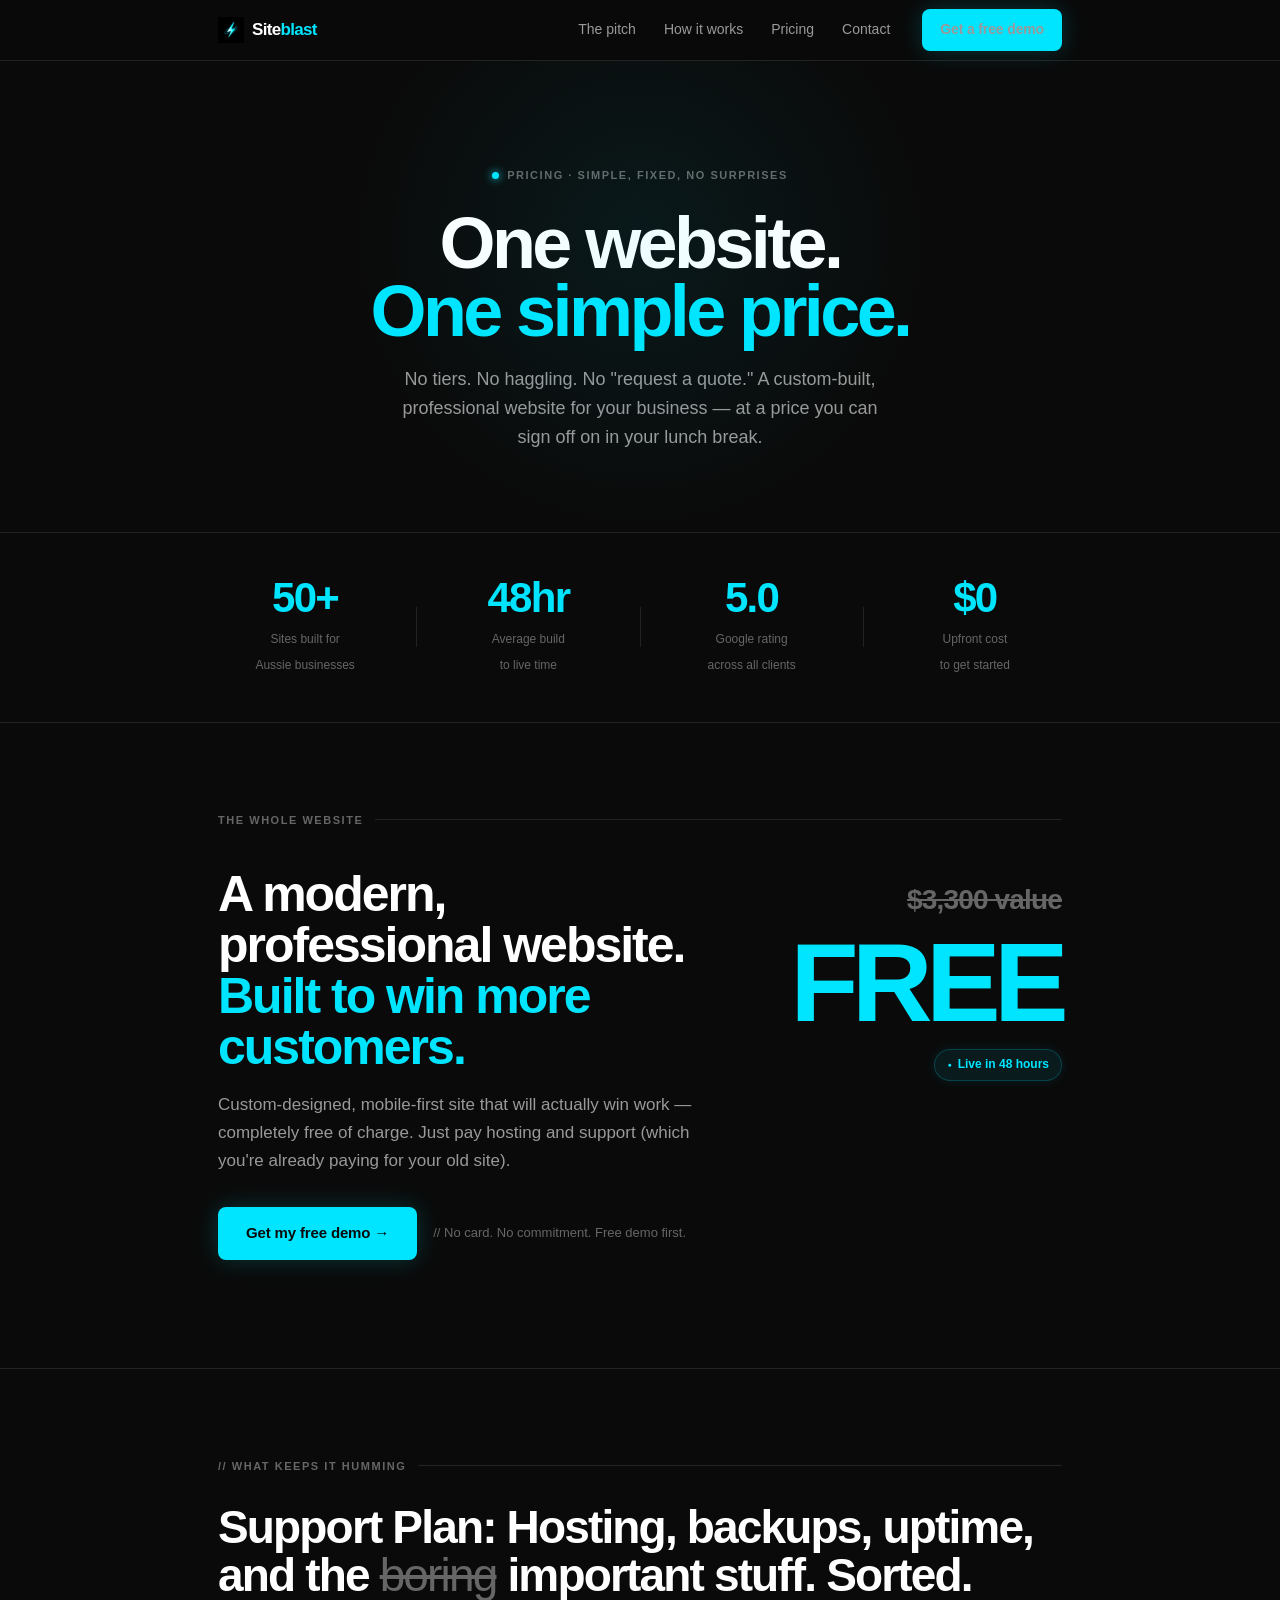
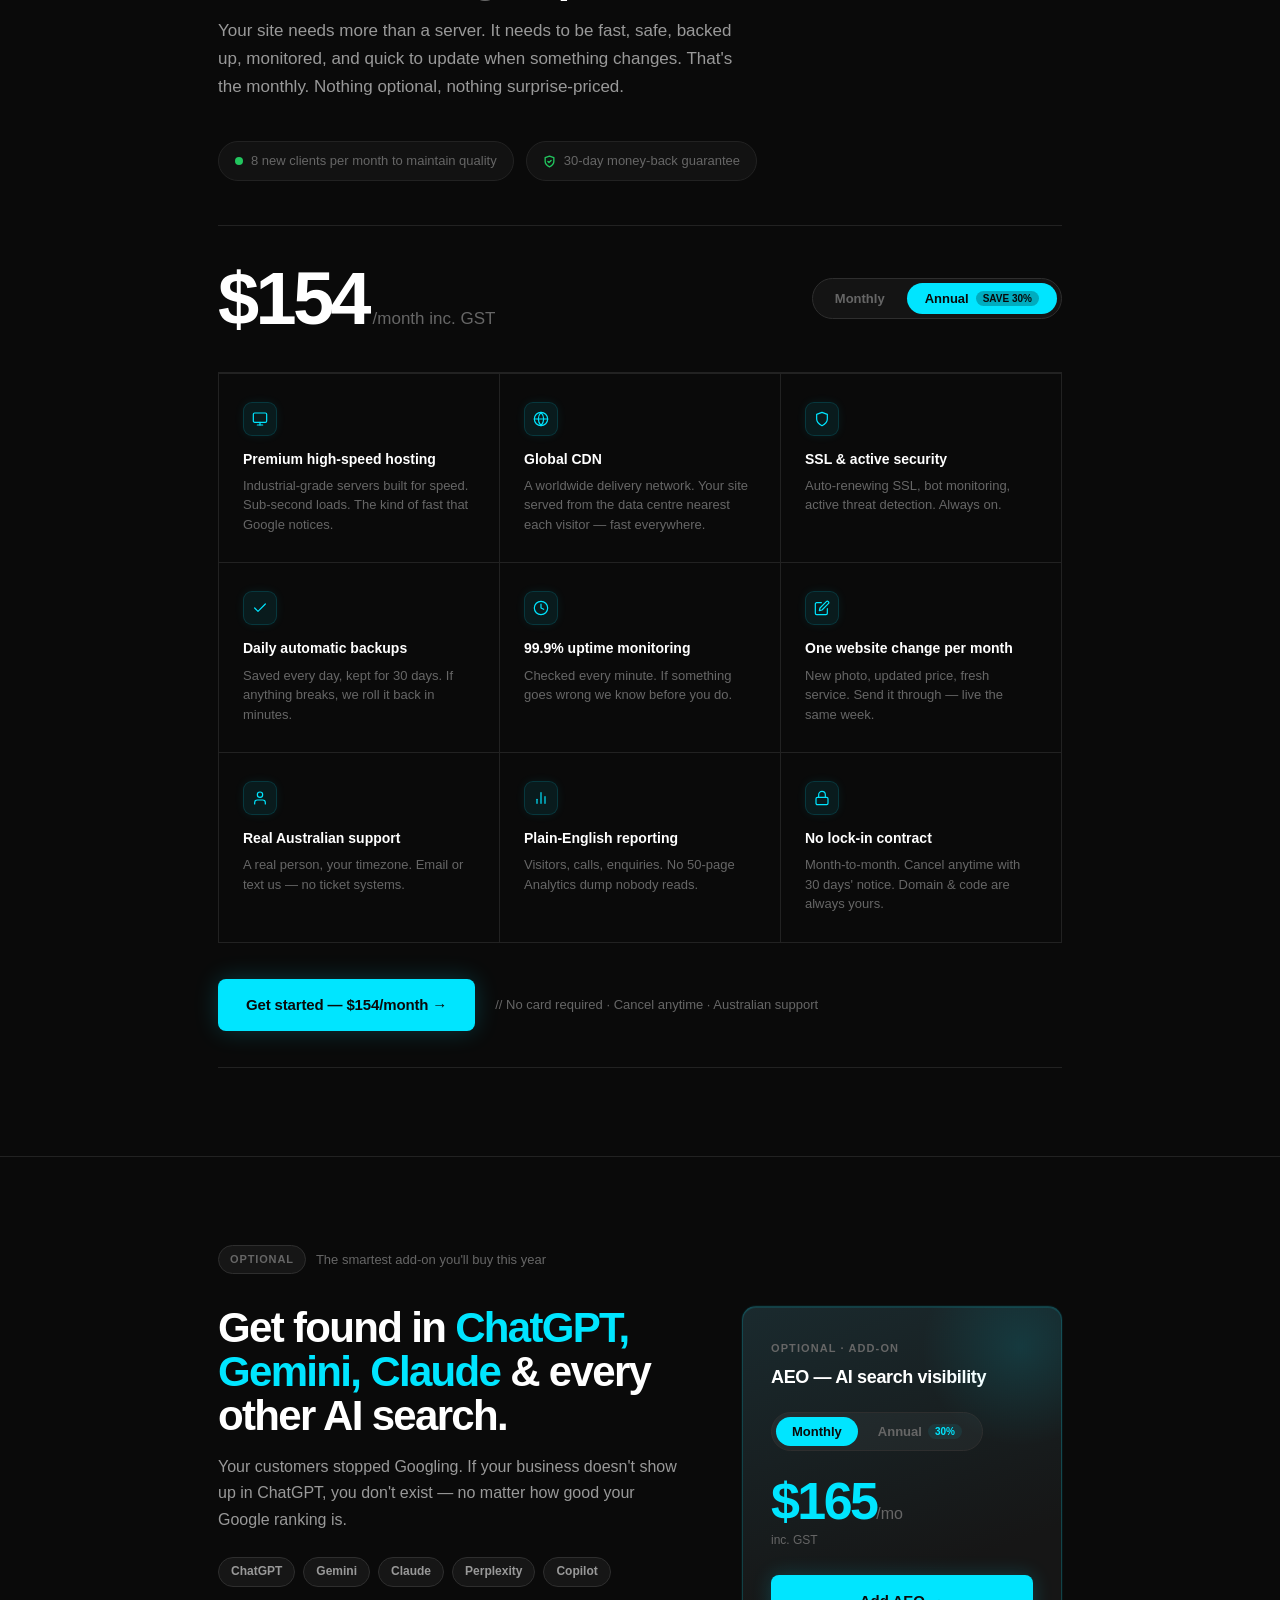
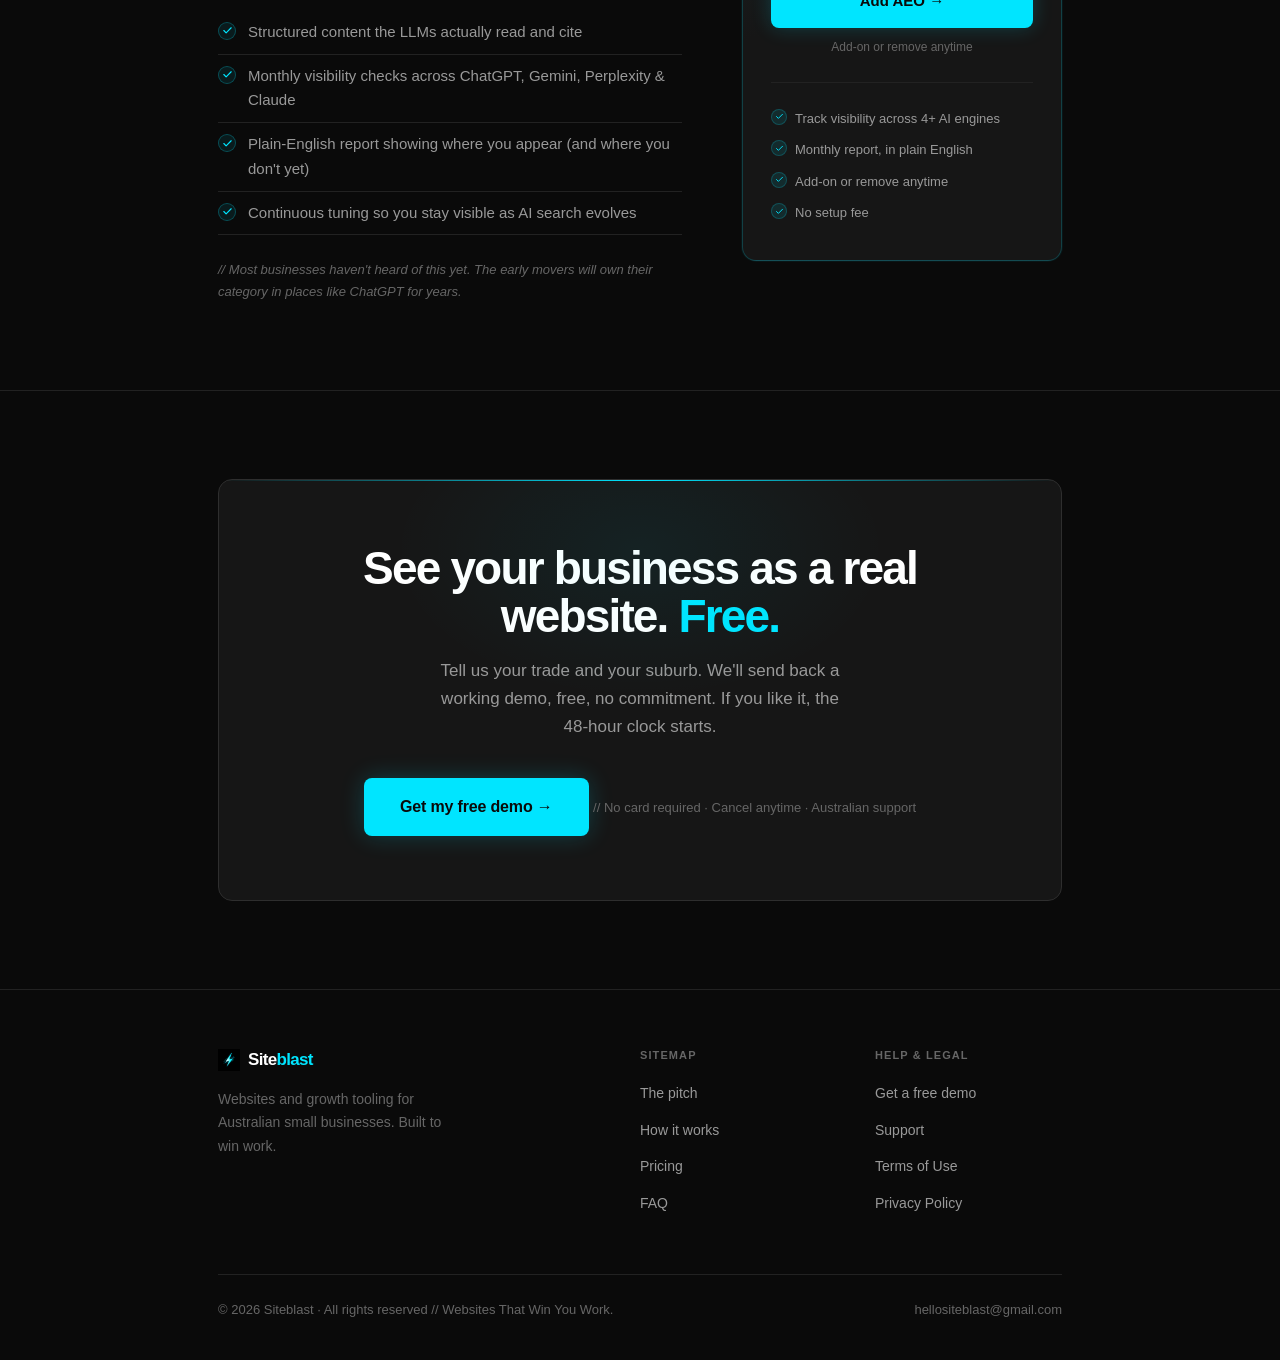
==== commit 3184dee1: "Add files via upload" ====
--- a/pricing.html
+++ b/pricing.html
@@ -164,7 +164,7 @@
   color: var(--pure);
   margin-bottom: 20px;
 }
-.p-hero h1 em { font-style: normal; color: var(--accent); text-shadow: 0 0 40px rgba(0,229,255,.35); }
+.p-hero h1 em { font-style: normal; color: var(--accent); }
 .p-hero-sub {
   font-size: 18px;
   color: var(--light);
@@ -189,7 +189,6 @@
   color: var(--accent);
   line-height: 1;
   margin-bottom: 6px;
-  text-shadow: 0 0 24px rgba(0,229,255,.25);
 }
 .p-trust-label { font-size: 12px; color: var(--mid); line-height: 1.4; }
 .p-trust-div { width: 1px; height: 40px; background: var(--border); flex-shrink: 0; }
@@ -216,14 +215,13 @@
 .p-free-actions { display: flex; align-items: center; gap: 16px; flex-wrap: wrap; margin-bottom: 20px; }
 .p-free-note { font-size: 13px; color: var(--mid); }
 .p-free-price-block { text-align: right; flex-shrink: 0; padding-top: 8px; }
-.p-free-was { font-size: 14px; color: var(--mid); text-decoration: line-through; margin-bottom: 4px; }
+.p-free-was { font-size: 28px; font-weight: 800; color: var(--mid); text-decoration: line-through; margin-bottom: 4px; letter-spacing: -.03em; }
 .p-free-big {
   font-size: clamp(64px, 12vw, 112px);
   font-weight: 900;
   letter-spacing: -.06em;
   line-height: 1;
   color: var(--accent);
-  text-shadow: 0 0 60px rgba(0,229,255,.3);
 }
 .p-free-badge {
   display: inline-flex;
@@ -418,23 +416,45 @@
 .p-aeo-list li {
   font-size: 15px;
   color: var(--light);
-  padding: 8px 0;
+  padding: 9px 0;
   border-bottom: 1px solid var(--border);
   display: flex;
-  gap: 10px;
-}
-.p-aeo-list li::before { content: '✓'; color: var(--accent); font-weight: 700; flex-shrink: 0; }
+  align-items: flex-start;
+  gap: 12px;
+}
+.p-aeo-list li::before {
+  content: '';
+  width: 18px; height: 18px;
+  background: var(--accent-dim);
+  border: 1px solid rgba(0,229,255,.25);
+  border-radius: 50%;
+  background-image: url("data:image/svg+xml,%3Csvg xmlns='http://www.w3.org/2000/svg' viewBox='0 0 24 24' fill='none' stroke='%2300E5FF' stroke-width='2.5' stroke-linecap='round' stroke-linejoin='round'%3E%3Cpolyline points='20 6 9 17 4 12'/%3E%3C/svg%3E");
+  background-size: 11px;
+  background-repeat: no-repeat;
+  background-position: center;
+  flex-shrink: 0;
+  margin-top: 2px;
+}
 .p-aeo-honest { font-size: 13px; color: var(--mid); font-style: italic; }
 
 /* AEO card */
 .p-aeo-card {
-  background: var(--card);
-  border: 1px solid var(--border-hi);
+  background: linear-gradient(160deg, #1a2a2e 0%, #161616 50%);
+  border: 1px solid rgba(0,229,255,.2);
   border-radius: var(--radius-lg);
   padding: 32px 28px;
   position: sticky;
   top: 80px;
-  box-shadow: 0 0 40px rgba(0,0,0,.4);
+  box-shadow: 0 0 0 1px rgba(0,229,255,.05), inset 0 1px 0 rgba(0,229,255,.12);
+  overflow: hidden;
+}
+.p-aeo-card::before {
+  content: '';
+  position: absolute;
+  top: -60px; right: -60px;
+  width: 200px; height: 200px;
+  background: radial-gradient(circle, rgba(0,229,255,.12) 0%, transparent 70%);
+  pointer-events: none;
 }
 .p-aeo-card-label { font-size: 11px; color: var(--mid); font-weight: 600; letter-spacing: .1em; text-transform: uppercase; margin-bottom: 6px; }
 .p-aeo-card-title { font-size: 18px; font-weight: 800; color: var(--pure); margin-bottom: 20px; letter-spacing: -.02em; }
@@ -465,7 +485,6 @@
   color: var(--accent);
   line-height: 1;
   margin-bottom: 4px;
-  text-shadow: 0 0 32px rgba(0,229,255,.2);
 }
 .p-aeo-price span { font-size: 16px; font-weight: 400; color: var(--mid); letter-spacing: 0; }
 .p-aeo-gst { font-size: 12px; color: var(--mid); margin-bottom: 24px; }
@@ -490,7 +509,19 @@
   padding: 5px 0;
   display: flex; gap: 8px;
 }
-.p-aeo-ticks li::before { content: '✓'; color: var(--accent); flex-shrink: 0; }
+.p-aeo-ticks li::before {
+  content: '';
+  width: 16px; height: 16px;
+  background: rgba(0,229,255,.1);
+  border: 1px solid rgba(0,229,255,.2);
+  border-radius: 50%;
+  background-image: url("data:image/svg+xml,%3Csvg xmlns='http://www.w3.org/2000/svg' viewBox='0 0 24 24' fill='none' stroke='%2300E5FF' stroke-width='2.5' stroke-linecap='round' stroke-linejoin='round'%3E%3Cpolyline points='20 6 9 17 4 12'/%3E%3C/svg%3E");
+  background-size: 9px;
+  background-repeat: no-repeat;
+  background-position: center;
+  flex-shrink: 0;
+  margin-top: 1px;
+}
 .p-save-badge { background: var(--accent-dim); color: var(--accent); font-size: 10px; font-weight: 800; padding: 2px 7px; border-radius: 100px; }
 
 /* ── BOTTOM CTA ── */
@@ -529,7 +560,7 @@
   margin-bottom: 16px;
   position: relative;
 }
-.p-bottom-h em { font-style: normal; color: var(--accent); text-shadow: 0 0 32px rgba(0,229,255,.3); }
+.p-bottom-h em { font-style: normal; color: var(--accent); }
 .p-bottom-sub {
   font-size: 17px;
   color: var(--light);
@@ -667,26 +698,16 @@
   </div>
 </div>
 
-<!-- 4. PULL QUOTE -->
-<div class="p-pull">
-  <div class="wrap">
-    <div class="p-pull-inner reveal">
-      <div class="p-pull-img"><img src="review-1.png" alt="Chris C."></div>
-      <div>
-        <p class="p-pull-text">"The GoDaddy site wasn't cutting it. Adam built a great professional website that was fast loading and the phones started ringing. <strong>I haven't had a slow month since.</strong>"</p>
-        <p class="p-pull-author">— Chris C. · Cabinetry &amp; Joinery · SA</p>
-      </div>
-    </div>
-  </div>
-</div>
-
 <!-- 5. SUPPORT PLAN -->
 <div class="p-support">
   <div class="wrap">
     <div class="eyebrow reveal">// What keeps it humming</div>
     <h2 class="p-support-title reveal">Support Plan: Hosting, backups, uptime,<br>and the <s>boring</s> important stuff. Sorted.</h2>
     <p class="p-support-sub reveal">Your site needs more than a server. It needs to be fast, safe, backed up, monitored, and quick to update when something changes. That's the monthly. Nothing optional, nothing surprise-priced.</p>
-    <div class="p-spots reveal"><span class="p-spots-dot"></span> We take on 8 new clients per month to maintain quality</div>
+    <div style="display:flex;gap:12px;flex-wrap:wrap;margin-top:20px;" class="reveal">
+      <div class="p-spots"><span class="p-spots-dot"></span> 8 new clients per month to maintain quality</div>
+      <div class="p-spots"><svg width="13" height="13" viewBox="0 0 24 24" fill="none" stroke="#22c55e" stroke-width="2.5" stroke-linecap="round" stroke-linejoin="round" style="flex-shrink:0"><path d="M12 22s8-4 8-10V5l-8-3-8 3v7c0 6 8 10 8 10z"/><polyline points="9 12 11 14 15 10"/></svg> 30-day money-back guarantee</div>
+    </div>
 
     <!-- Price row -->
     <div class="p-price-row reveal">
@@ -809,10 +830,7 @@
       <h2 class="p-bottom-h">See your business as a real website. <em>Free.</em></h2>
       <p class="p-bottom-sub">Tell us your trade and your suburb. We'll send back a working demo, free, no commitment. If you like it, the 48-hour clock starts.</p>
       <a href="index.html#contact" class="btn" style="font-size:16px; padding:16px 36px;">Get my free demo →</a>
-      <div class="p-bottom-guarantee">
-        <svg width="14" height="14" viewBox="0 0 24 24" fill="none" stroke="#22c55e" stroke-width="2" stroke-linecap="round" stroke-linejoin="round"><path d="M12 22s8-4 8-10V5l-8-3-8 3v7c0 6 8 10 8 10z"/><polyline points="9 12 11 14 15 10"/></svg>
-        30-day money-back guarantee · No card required · Cancel anytime
-      </div>
+      <div class="p-bottom-guarantee">// No card required · Cancel anytime · Australian support</div>
     </div>
   </div>
 </div>
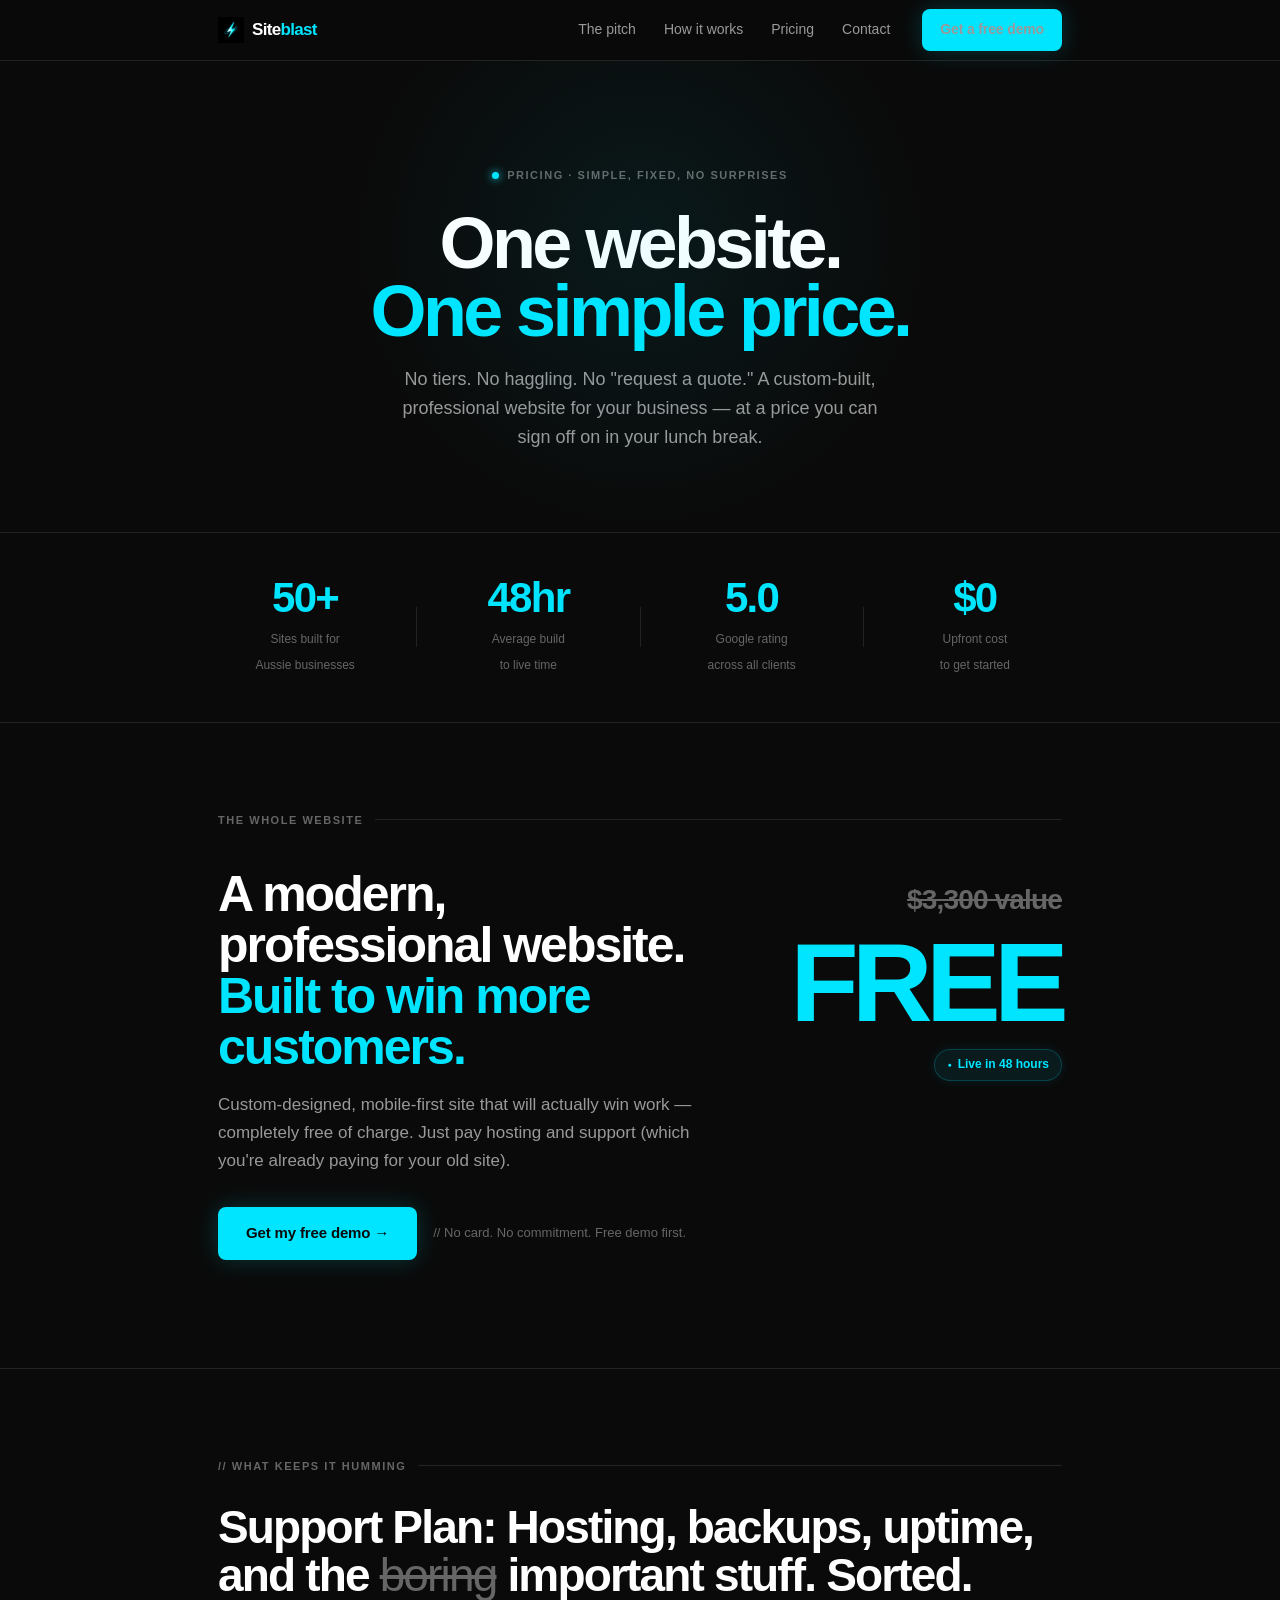
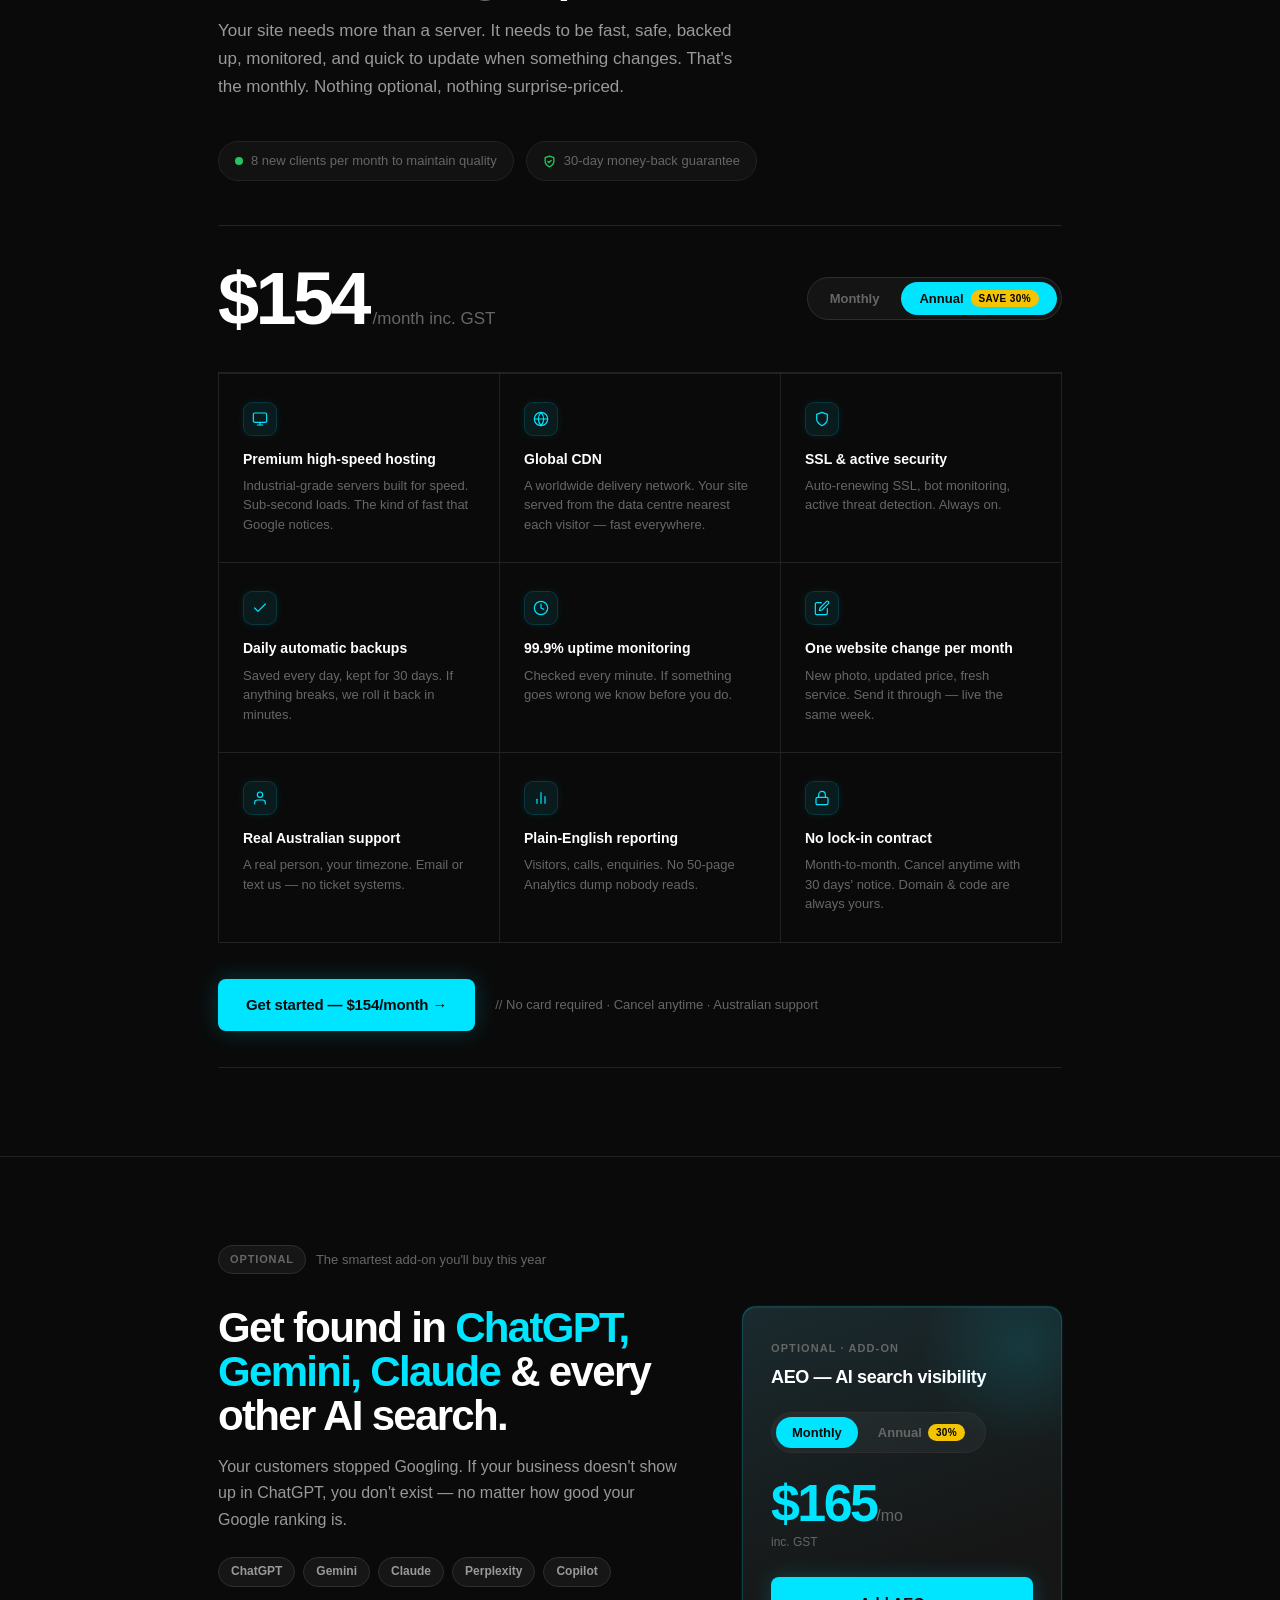
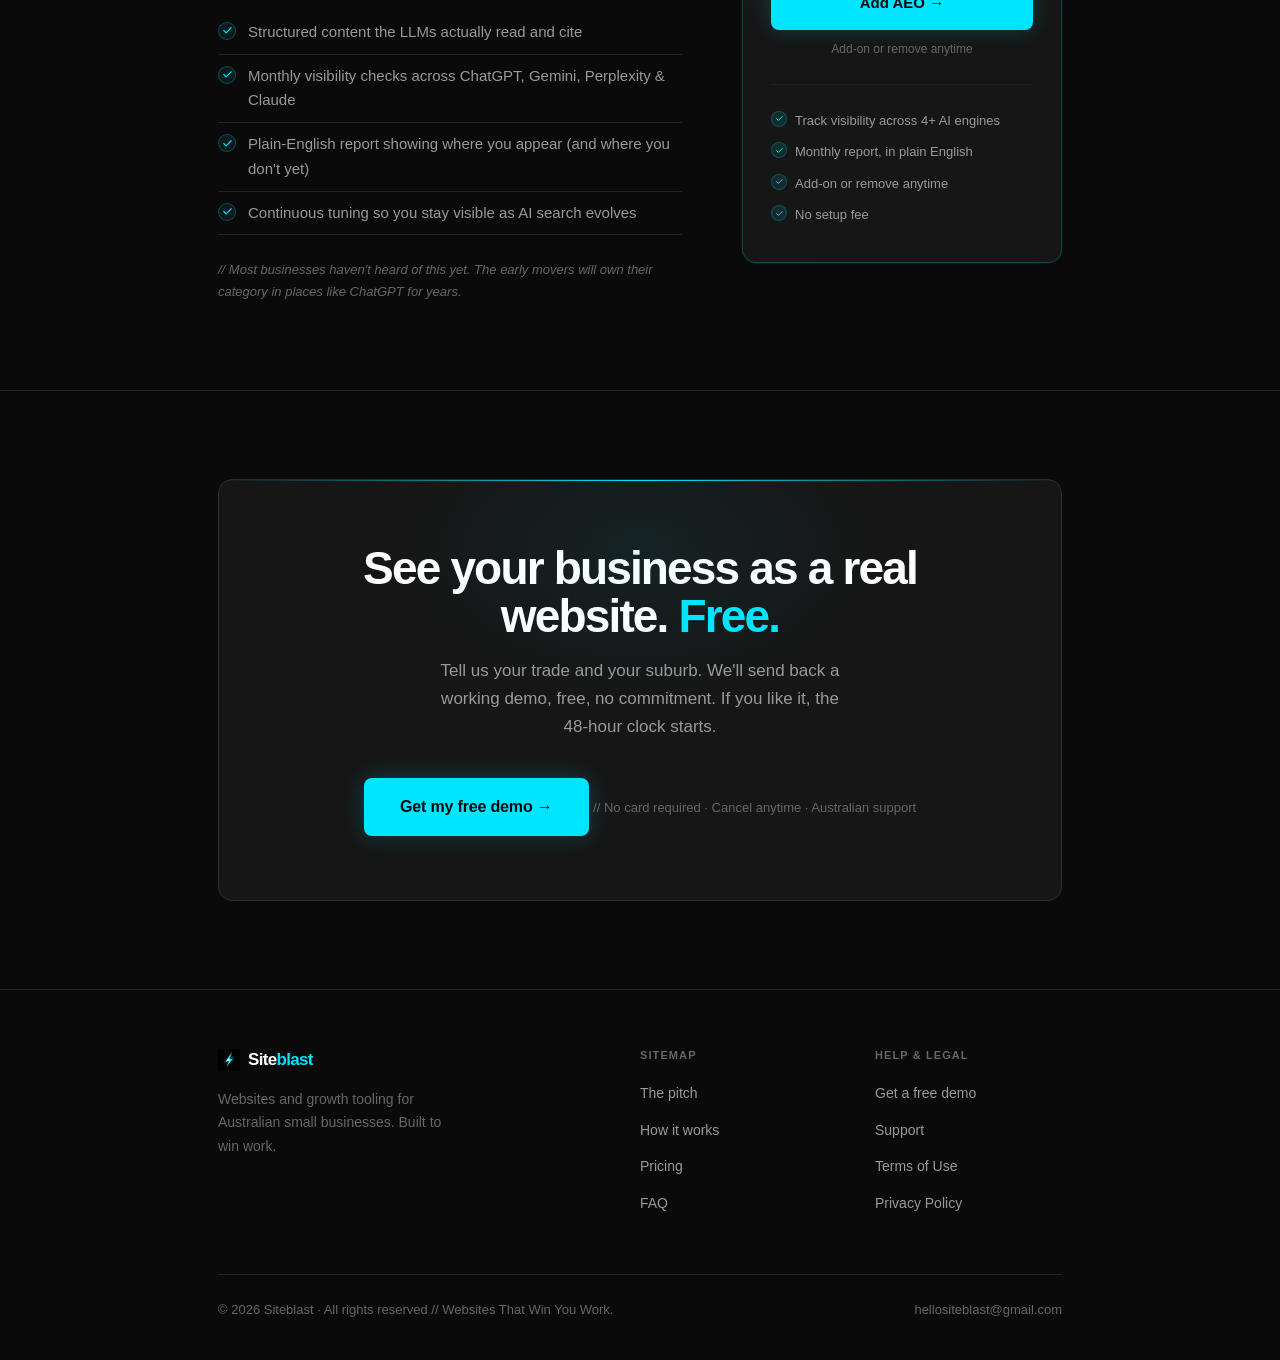
==== commit 03b75443: "Add files via upload" ====
--- a/pricing.html
+++ b/pricing.html
@@ -42,7 +42,9 @@
   color: var(--white);
   font-size: 16px;
   line-height: 1.65;
+  font-weight: 400;
   -webkit-font-smoothing: antialiased;
+  -moz-osx-font-smoothing: grayscale;
 }
 
 a { color: var(--accent); text-decoration: none; }
@@ -81,7 +83,7 @@
 /* ── EYEBROW ── */
 .eyebrow {
   font-size: 11px;
-  font-weight: 700;
+  font-weight: 600;
   letter-spacing: .14em;
   text-transform: uppercase;
   color: var(--mid);
@@ -158,7 +160,7 @@
 }
 .p-hero h1 {
   font-size: clamp(38px, 7vw, 72px);
-  font-weight: 900;
+  font-weight: 800;
   letter-spacing: -.05em;
   line-height: .95;
   color: var(--pure);
@@ -184,7 +186,7 @@
 .p-trust-num {
   display: block;
   font-size: clamp(28px, 4vw, 42px);
-  font-weight: 900;
+  font-weight: 800;
   letter-spacing: -.04em;
   color: var(--accent);
   line-height: 1;
@@ -204,7 +206,7 @@
 }
 .p-free-headline {
   font-size: clamp(28px, 5vw, 50px);
-  font-weight: 900;
+  font-weight: 800;
   letter-spacing: -.04em;
   line-height: 1.02;
   color: var(--pure);
@@ -218,7 +220,7 @@
 .p-free-was { font-size: 28px; font-weight: 800; color: var(--mid); text-decoration: line-through; margin-bottom: 4px; letter-spacing: -.03em; }
 .p-free-big {
   font-size: clamp(64px, 12vw, 112px);
-  font-weight: 900;
+  font-weight: 800;
   letter-spacing: -.06em;
   line-height: 1;
   color: var(--accent);
@@ -260,7 +262,7 @@
 .p-support { padding: 88px 0 0; }
 .p-support-title {
   font-size: clamp(24px, 4.5vw, 46px);
-  font-weight: 900;
+  font-weight: 800;
   letter-spacing: -.04em;
   line-height: 1.05;
   color: var(--pure);
@@ -297,7 +299,7 @@
 }
 .p-price-big {
   font-size: clamp(46px, 8vw, 74px);
-  font-weight: 900;
+  font-weight: 800;
   letter-spacing: -.05em;
   color: var(--pure);
   line-height: 1;
@@ -326,7 +328,7 @@
   gap: 7px;
 }
 .p-toggle-btn.active { background: var(--accent); color: var(--black); }
-.p-save { background: rgba(0,0,0,.25); font-size: 10px; font-weight: 800; padding: 2px 7px; border-radius: 100px; color: var(--black); }
+.p-save { background: #F5C400; color: #000; font-size: 10px; font-weight: 800; padding: 3px 8px; border-radius: 100px; letter-spacing: .04em; }
 
 /* Features grid */
 .p-features {
@@ -354,7 +356,7 @@
   box-shadow: 0 0 10px rgba(0,229,255,.08);
 }
 .p-feat-icon svg { width: 16px; height: 16px; stroke: var(--accent); }
-.p-feat strong { display: block; font-size: 14px; font-weight: 700; color: var(--pure); margin-bottom: 5px; }
+.p-feat strong { display: block; font-size: 14px; font-weight: 600; color: var(--pure); margin-bottom: 5px; }
 .p-feat p { font-size: 13px; color: var(--mid); line-height: 1.5; margin: 0; }
 
 /* CTA row after features */
@@ -395,7 +397,7 @@
 }
 .p-aeo-title {
   font-size: clamp(24px, 4vw, 42px);
-  font-weight: 900;
+  font-weight: 800;
   letter-spacing: -.04em;
   line-height: 1.05;
   color: var(--pure);
@@ -480,7 +482,7 @@
 .p-aeo-tbtn.active { background: var(--accent); color: var(--black); }
 .p-aeo-price {
   font-size: 52px;
-  font-weight: 900;
+  font-weight: 800;
   letter-spacing: -.05em;
   color: var(--accent);
   line-height: 1;
@@ -522,7 +524,7 @@
   flex-shrink: 0;
   margin-top: 1px;
 }
-.p-save-badge { background: var(--accent-dim); color: var(--accent); font-size: 10px; font-weight: 800; padding: 2px 7px; border-radius: 100px; }
+.p-save-badge { background: #F5C400; color: #000; font-size: 10px; font-weight: 800; padding: 3px 8px; border-radius: 100px; letter-spacing: .04em; }
 
 /* ── BOTTOM CTA ── */
 .p-bottom { padding: 88px 0; border-top: 1px solid var(--border); }
@@ -553,7 +555,7 @@
 }
 .p-bottom-h {
   font-size: clamp(26px, 5vw, 46px);
-  font-weight: 900;
+  font-weight: 800;
   letter-spacing: -.04em;
   color: var(--pure);
   line-height: 1.05;
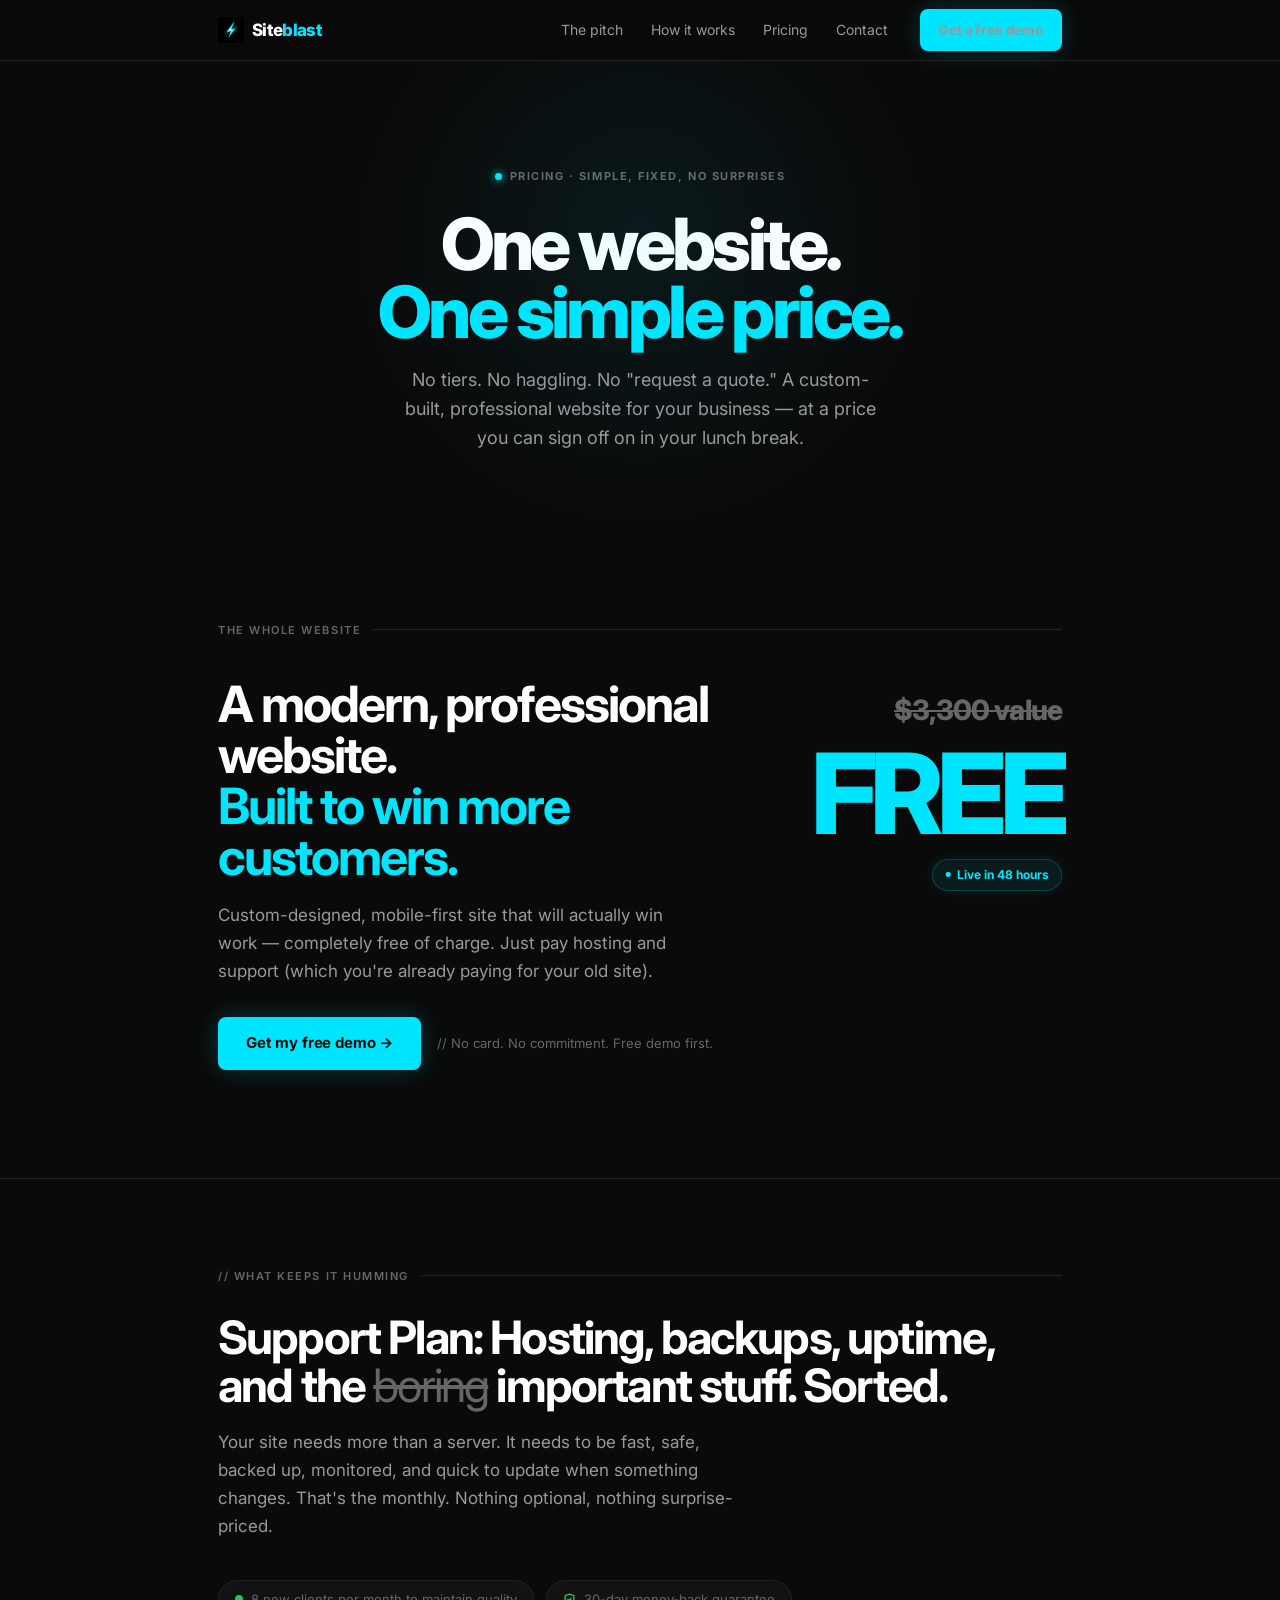
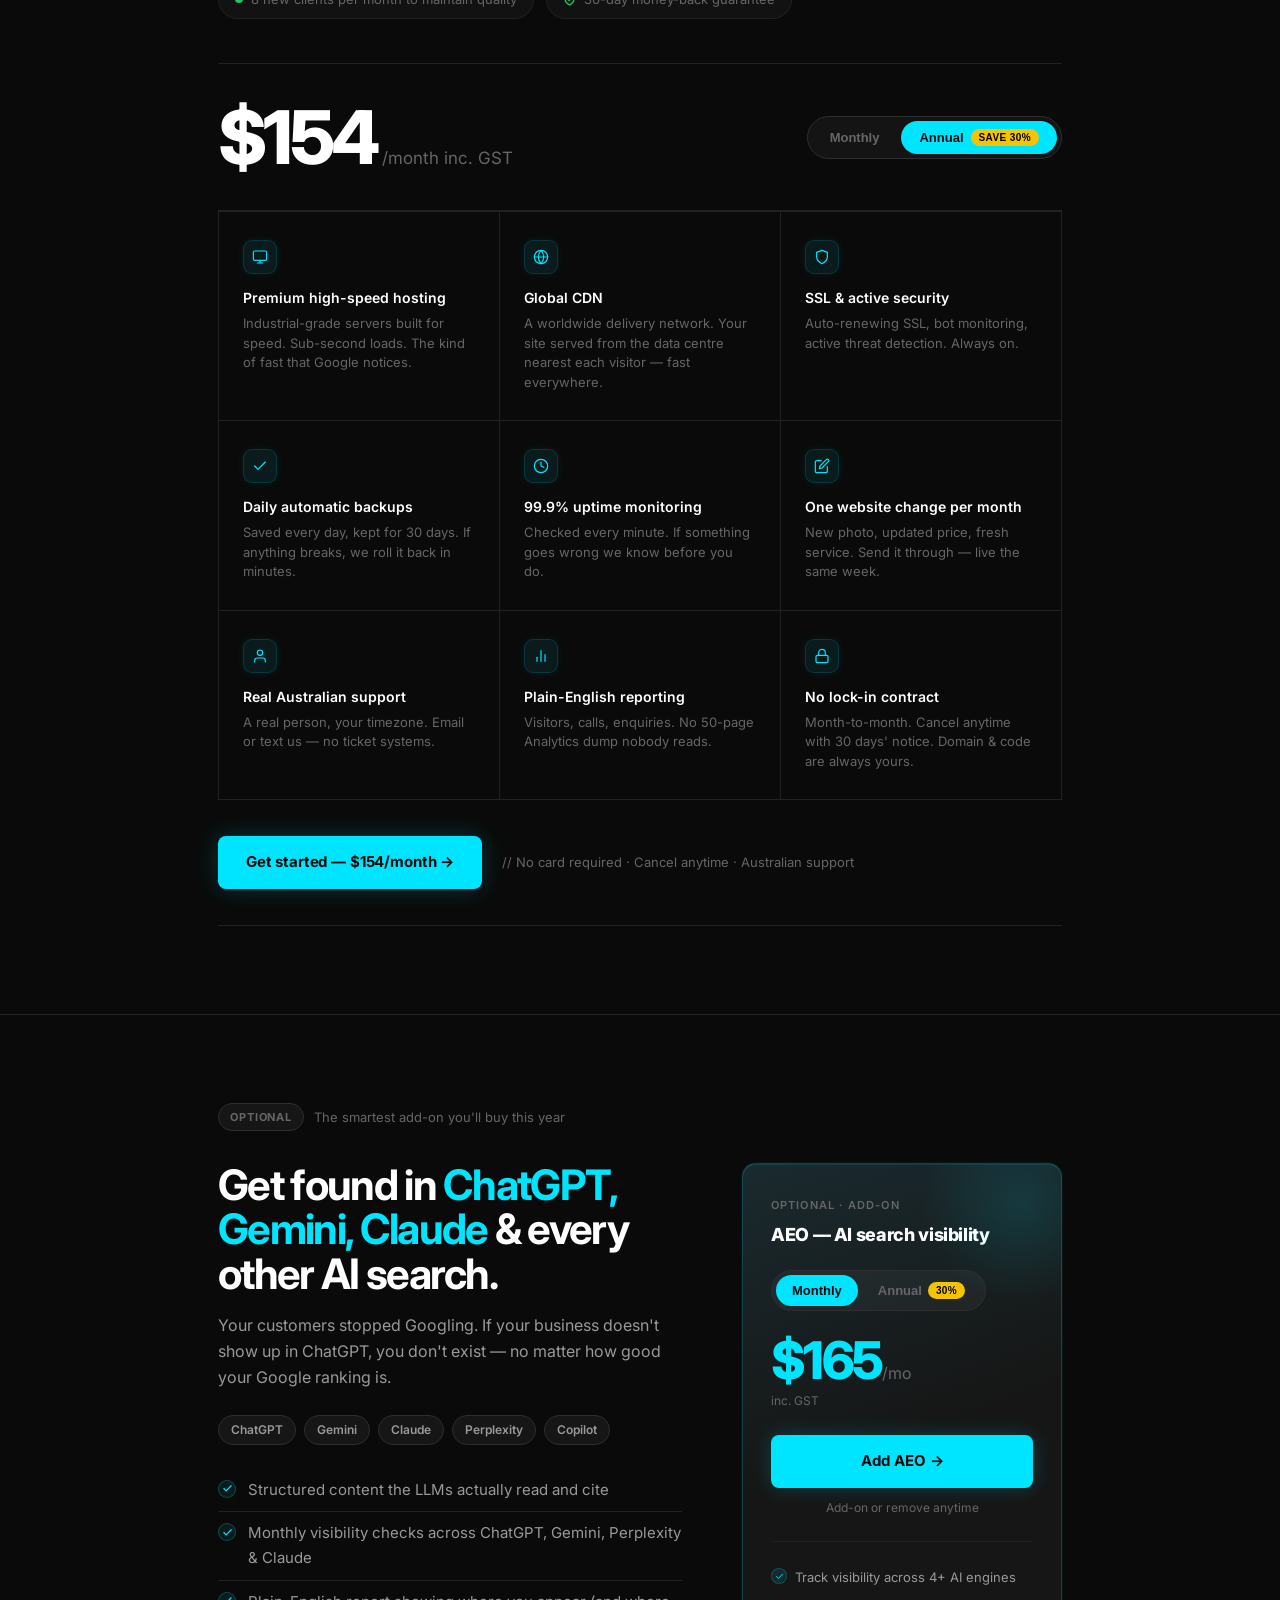
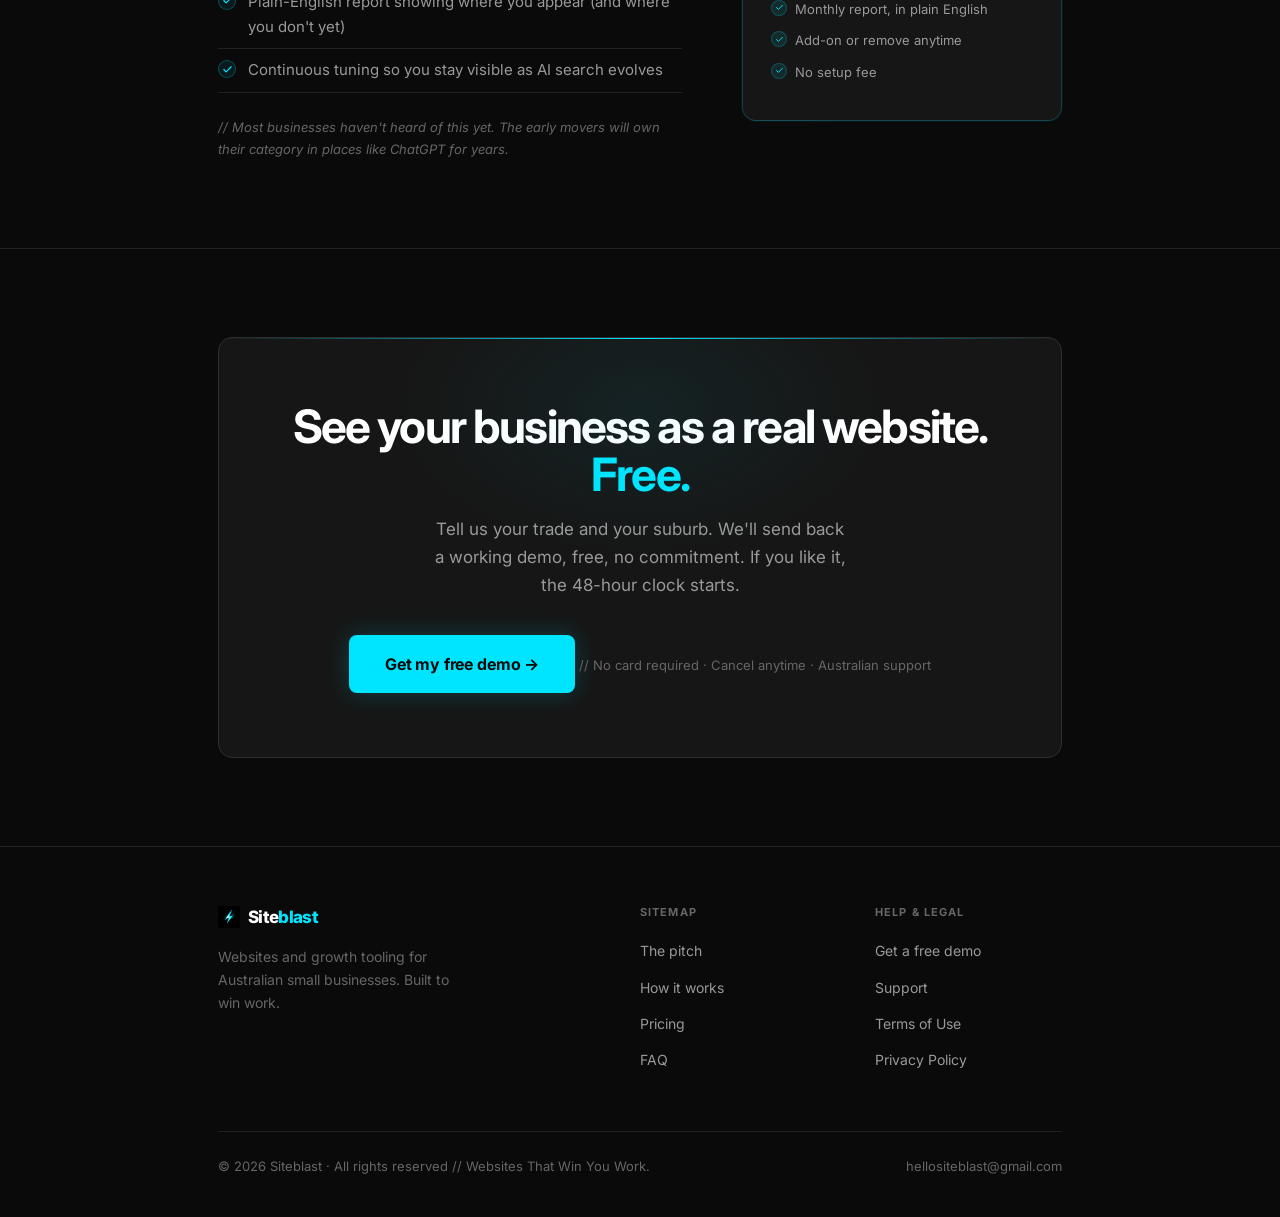
==== commit 46292ea7: "Add files via upload" ====
--- a/pricing.html
+++ b/pricing.html
@@ -10,6 +10,10 @@
   <link rel="icon" type="image/png" sizes="48x48" href="favicon.png">
   <link rel="icon" type="image/x-icon" href="favicon.ico">
   <link rel="apple-touch-icon" href="favicon.png">
+
+<link rel="preconnect" href="https://fonts.googleapis.com">
+  <link rel="preconnect" href="https://fonts.gstatic.com" crossorigin>
+  <link href="https://fonts.googleapis.com/css2?family=Inter:wght@400;500;600;700;800;900&display=swap" rel="stylesheet">
 
 <style>
 *, *::before, *::after { box-sizing: border-box; margin: 0; padding: 0; }
@@ -37,7 +41,7 @@
 html { scroll-behavior: smooth; }
 
 body {
-  font-family: -apple-system, BlinkMacSystemFont, 'Segoe UI', Roboto, sans-serif;
+  font-family: 'Inter', -apple-system, BlinkMacSystemFont, 'Segoe UI', sans-serif;
   background: var(--black);
   color: var(--white);
   font-size: 16px;
@@ -175,25 +179,7 @@
   line-height: 1.6;
 }
 
-/* ── TRUST BAR ── */
-.p-trust {
-  border-top: 1px solid var(--border);
-  border-bottom: 1px solid var(--border);
-  padding: 44px 0;
-}
-.p-trust-inner { display: flex; justify-content: space-between; align-items: center; gap: 24px; flex-wrap: wrap; }
-.p-trust-stat { text-align: center; flex: 1; min-width: 110px; }
-.p-trust-num {
-  display: block;
-  font-size: clamp(28px, 4vw, 42px);
-  font-weight: 800;
-  letter-spacing: -.04em;
-  color: var(--accent);
-  line-height: 1;
-  margin-bottom: 6px;
-}
-.p-trust-label { font-size: 12px; color: var(--mid); line-height: 1.4; }
-.p-trust-div { width: 1px; height: 40px; background: var(--border); flex-shrink: 0; }
+
 
 /* ── FREE BLOCK ── */
 .p-free { padding: 88px 0; border-bottom: 1px solid var(--border); }
@@ -206,7 +192,7 @@
 }
 .p-free-headline {
   font-size: clamp(28px, 5vw, 50px);
-  font-weight: 800;
+  font-weight: 700;
   letter-spacing: -.04em;
   line-height: 1.02;
   color: var(--pure);
@@ -262,7 +248,7 @@
 .p-support { padding: 88px 0 0; }
 .p-support-title {
   font-size: clamp(24px, 4.5vw, 46px);
-  font-weight: 800;
+  font-weight: 700;
   letter-spacing: -.04em;
   line-height: 1.05;
   color: var(--pure);
@@ -397,7 +383,7 @@
 }
 .p-aeo-title {
   font-size: clamp(24px, 4vw, 42px);
-  font-weight: 800;
+  font-weight: 700;
   letter-spacing: -.04em;
   line-height: 1.05;
   color: var(--pure);
@@ -555,7 +541,7 @@
 }
 .p-bottom-h {
   font-size: clamp(26px, 5vw, 46px);
-  font-weight: 800;
+  font-weight: 700;
   letter-spacing: -.04em;
   color: var(--pure);
   line-height: 1.05;
@@ -660,21 +646,6 @@
     <div class="p-hero-eyebrow reveal">Pricing · simple, fixed, no surprises</div>
     <h1 class="reveal">One website.<br><em>One simple price.</em></h1>
     <p class="p-hero-sub reveal">No tiers. No haggling. No "request a quote." A custom-built, professional website for your business — at a price you can sign off on in your lunch break.</p>
-  </div>
-</div>
-
-<!-- 2. TRUST BAR -->
-<div class="p-trust">
-  <div class="wrap">
-    <div class="p-trust-inner">
-      <div class="p-trust-stat reveal"><span class="p-trust-num">50+</span><span class="p-trust-label">Sites built for<br>Aussie businesses</span></div>
-      <div class="p-trust-div"></div>
-      <div class="p-trust-stat reveal"><span class="p-trust-num">48hr</span><span class="p-trust-label">Average build<br>to live time</span></div>
-      <div class="p-trust-div"></div>
-      <div class="p-trust-stat reveal"><span class="p-trust-num">5.0</span><span class="p-trust-label">Google rating<br>across all clients</span></div>
-      <div class="p-trust-div"></div>
-      <div class="p-trust-stat reveal"><span class="p-trust-num">$0</span><span class="p-trust-label">Upfront cost<br>to get started</span></div>
-    </div>
   </div>
 </div>
 
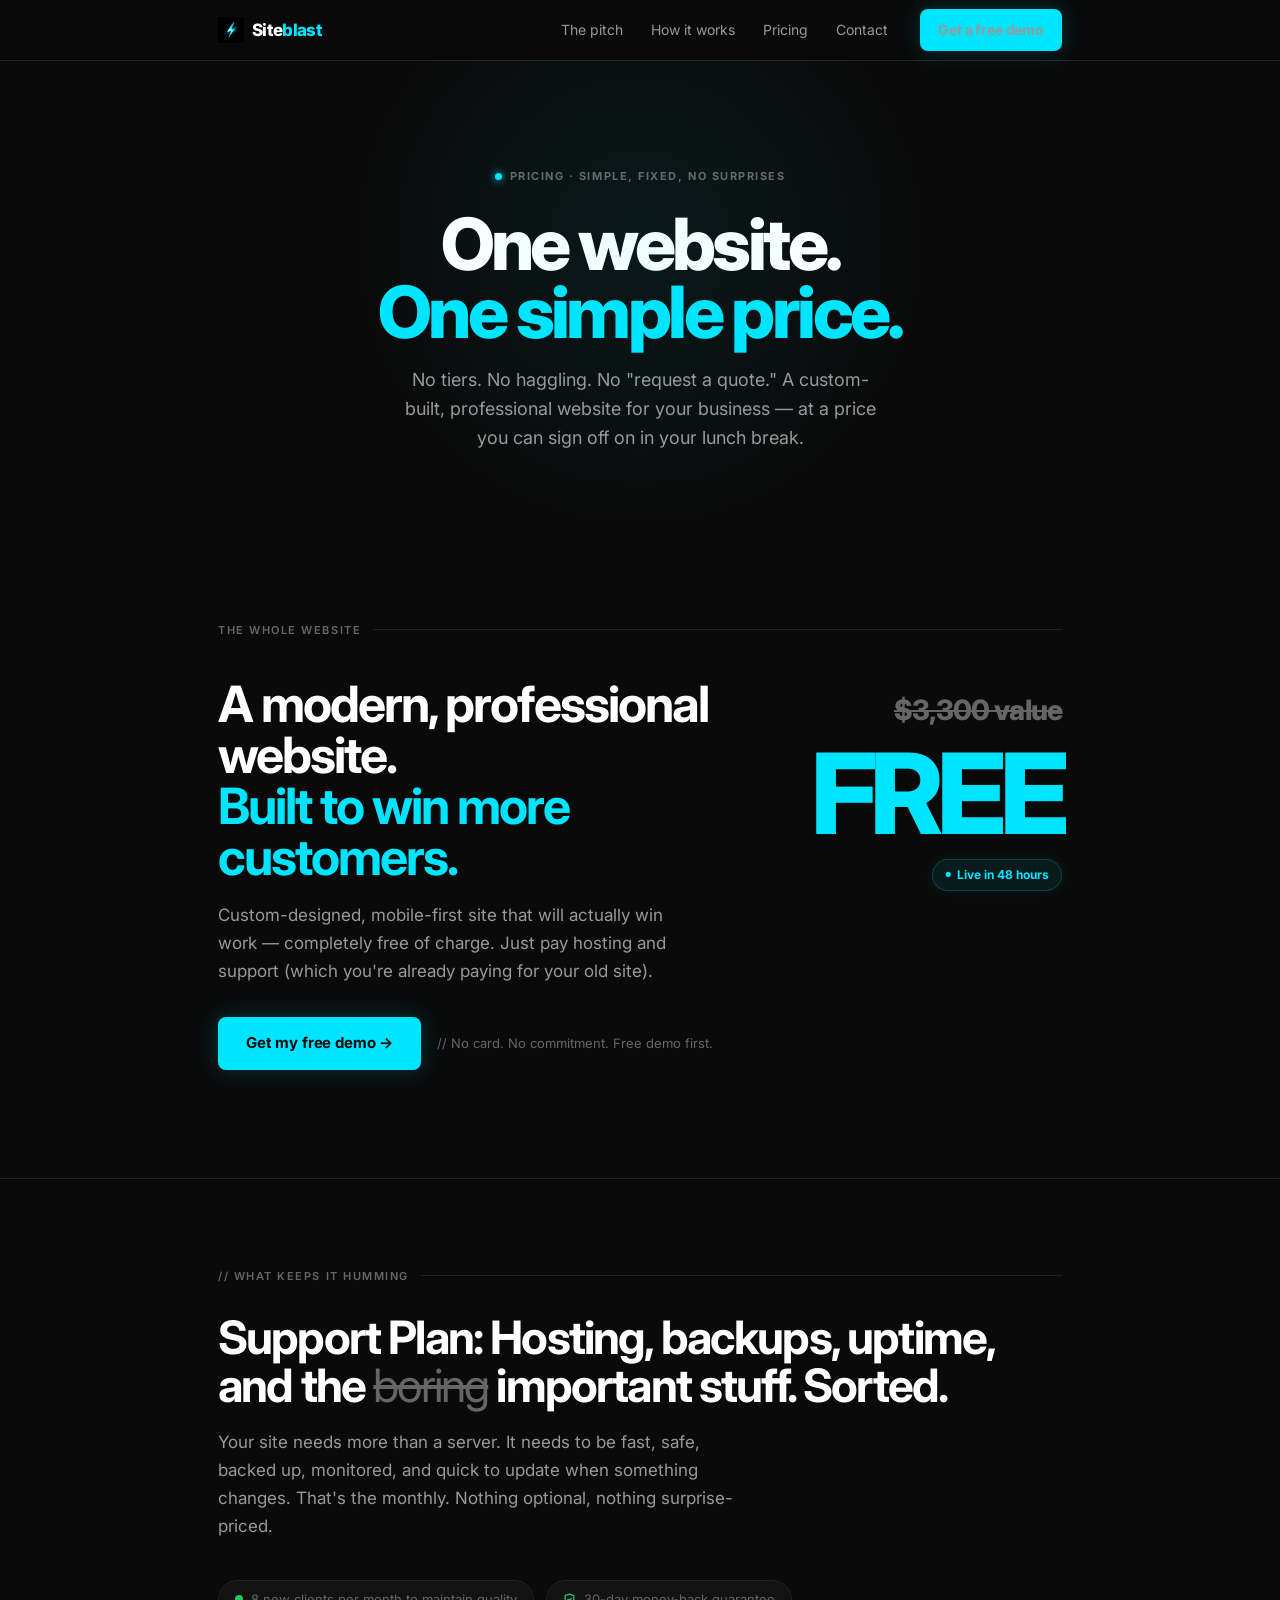
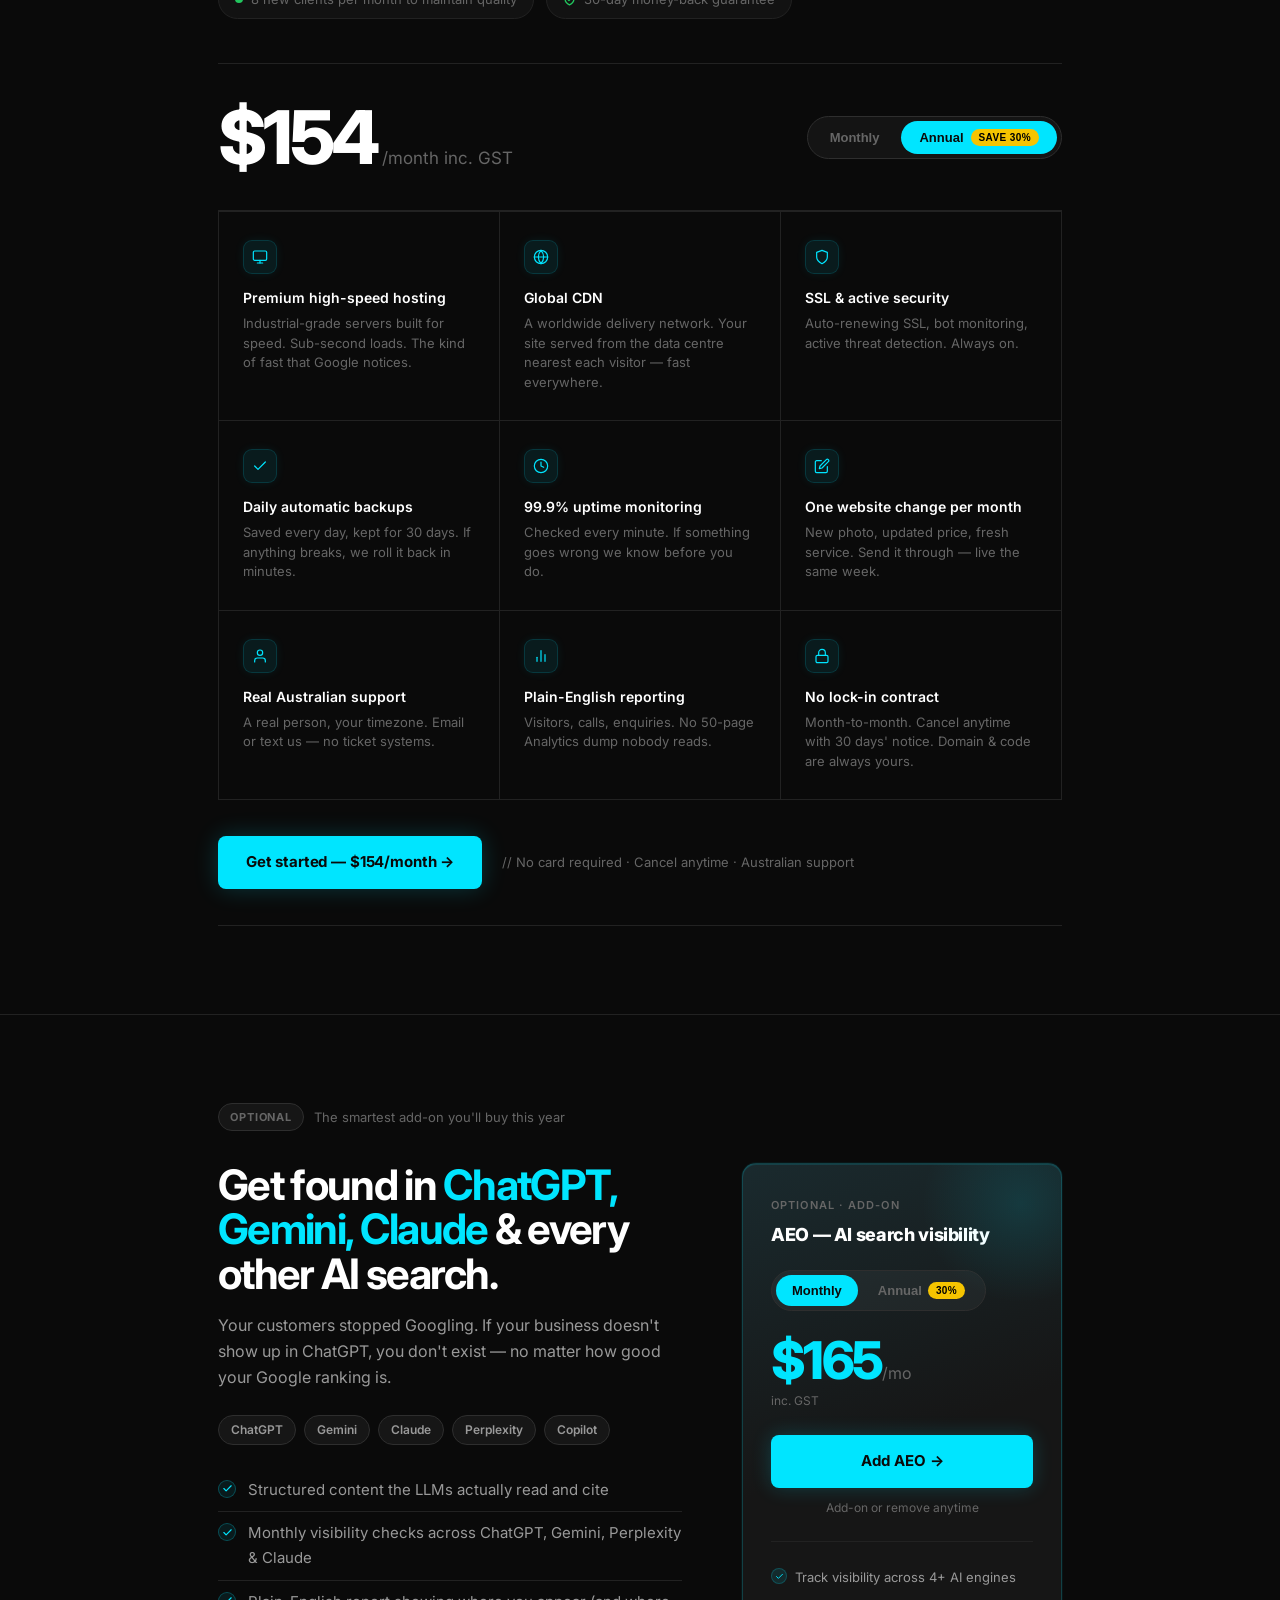
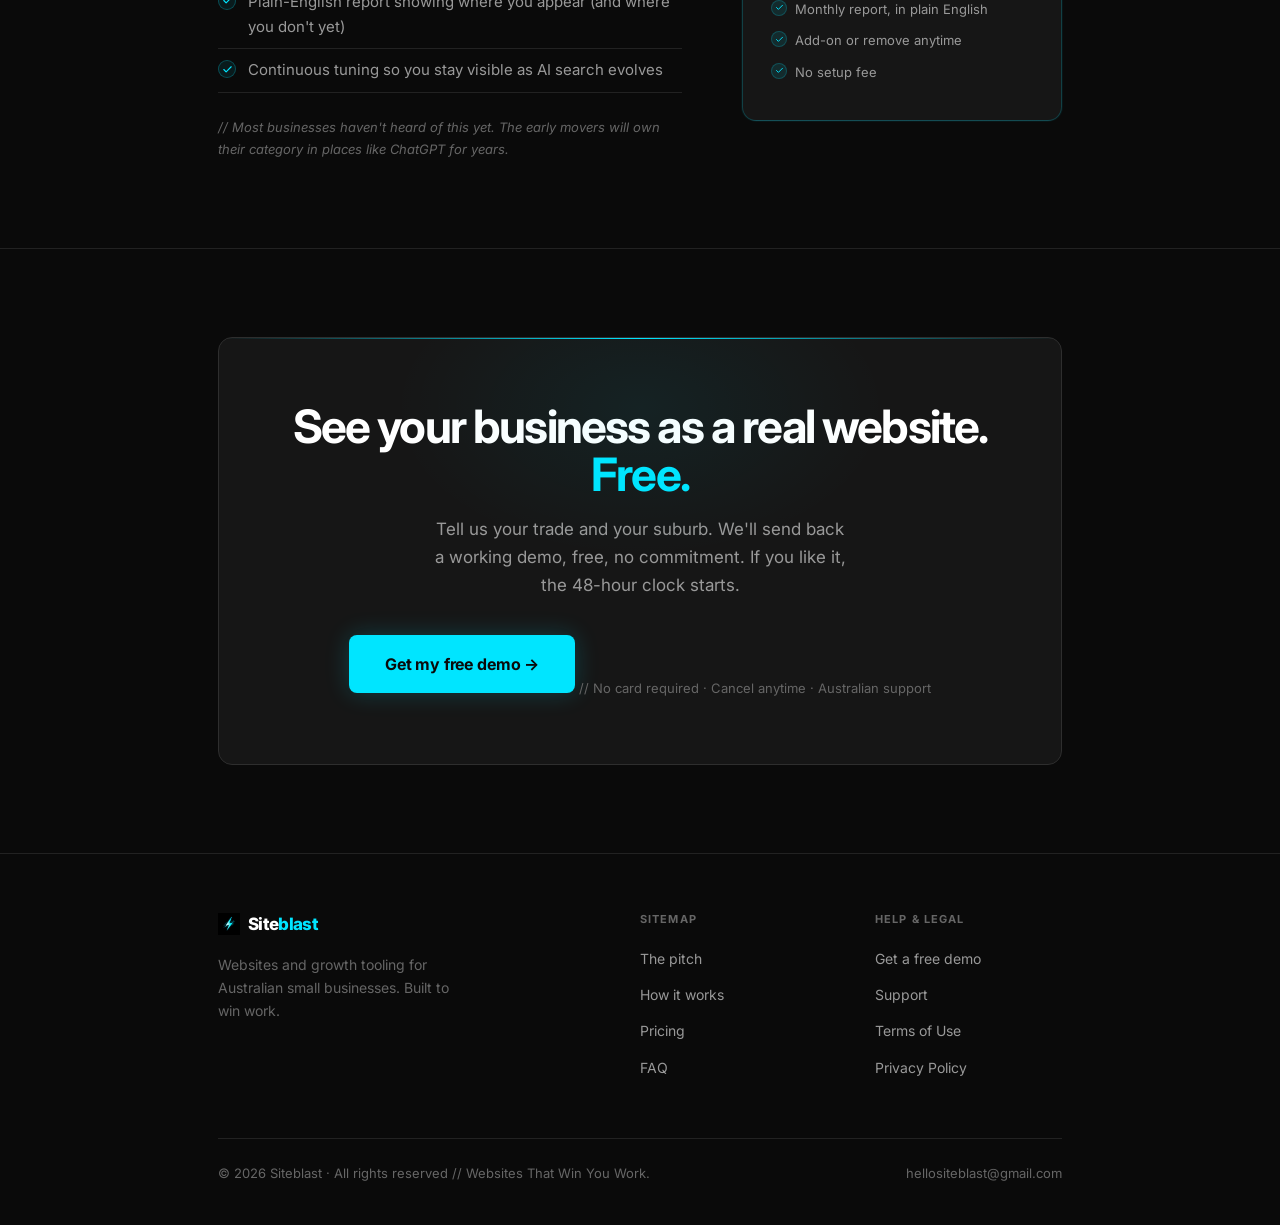
==== commit fdc50114: "Add files via upload" ====
--- a/pricing.html
+++ b/pricing.html
@@ -73,6 +73,26 @@
   text-decoration: none;
   letter-spacing: -.01em;
   box-shadow: 0 0 24px rgba(0,229,255,.2);
+  position: relative;
+  overflow: hidden;
+}
+.btn::after {
+  content: '';
+  position: absolute;
+  top: 0; left: -100%;
+  width: 60%;
+  height: 100%;
+  background: linear-gradient(105deg, transparent 20%, rgba(255,255,255,.38) 50%, transparent 80%);
+  transform: skewX(-15deg);
+  animation: btn-shimmer 3.2s ease-in-out infinite;
+  pointer-events: none;
+}
+@keyframes btn-shimmer {
+  0%   { left: -100%; opacity: 0; }
+  10%  { opacity: 1; }
+  40%  { left: 150%; opacity: 1; }
+  41%  { opacity: 0; }
+  100% { left: 150%; opacity: 0; }
 }
 .btn:hover { opacity: .88; transform: translateY(-1px); text-decoration: none; box-shadow: 0 0 36px rgba(0,229,255,.38); color: var(--black); }
 
@@ -487,6 +507,18 @@
   transition: opacity .18s, box-shadow .2s;
   margin-bottom: 10px;
   box-shadow: 0 0 20px rgba(0,229,255,.2);
+  position: relative;
+  overflow: hidden;
+}
+.p-aeo-btn::after {
+  content: '';
+  position: absolute;
+  top: 0; left: -100%;
+  width: 60%; height: 100%;
+  background: linear-gradient(105deg, transparent 20%, rgba(255,255,255,.38) 50%, transparent 80%);
+  transform: skewX(-15deg);
+  animation: btn-shimmer 3.2s ease-in-out infinite;
+  pointer-events: none;
 }
 .p-aeo-btn:hover { opacity: .88; box-shadow: 0 0 32px rgba(0,229,255,.35); text-decoration: none; color: var(--black); }
 .p-aeo-cancel { font-size: 12px; color: var(--mid); text-align: center; margin-bottom: 24px; }
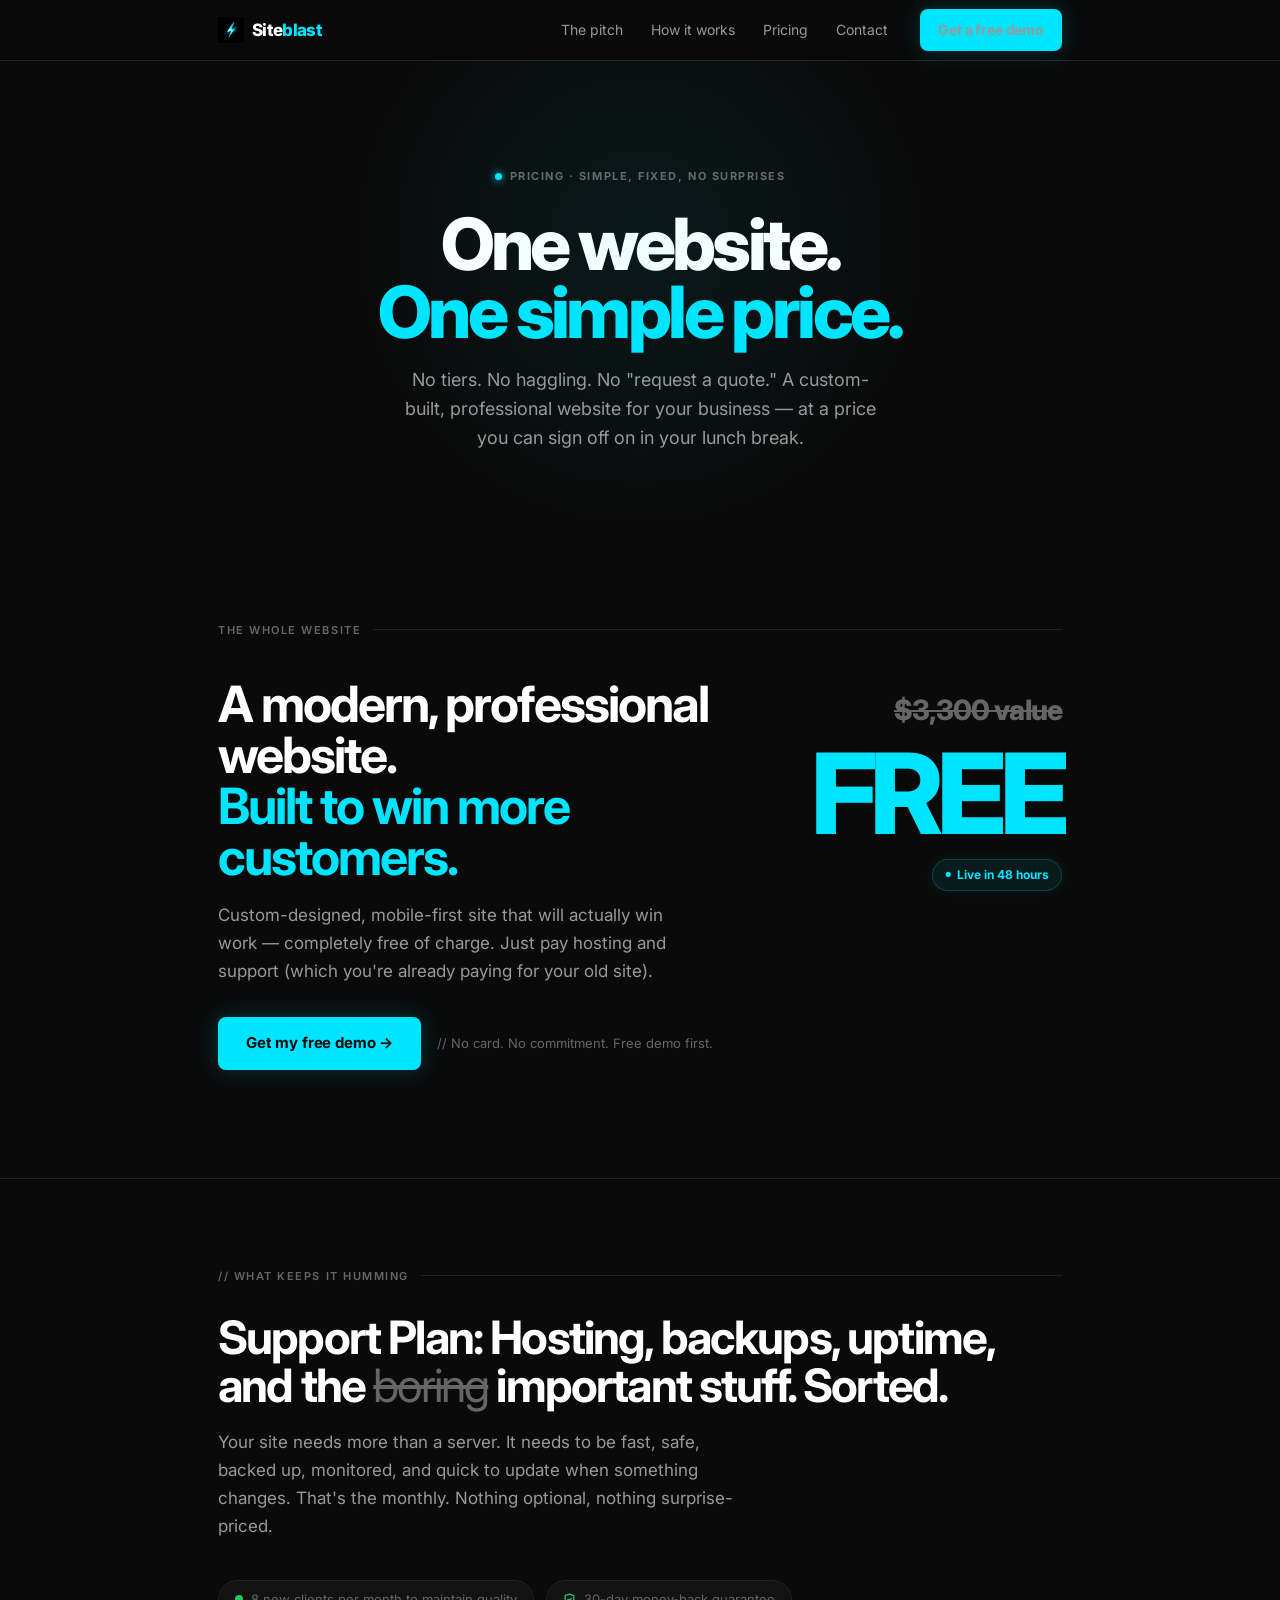
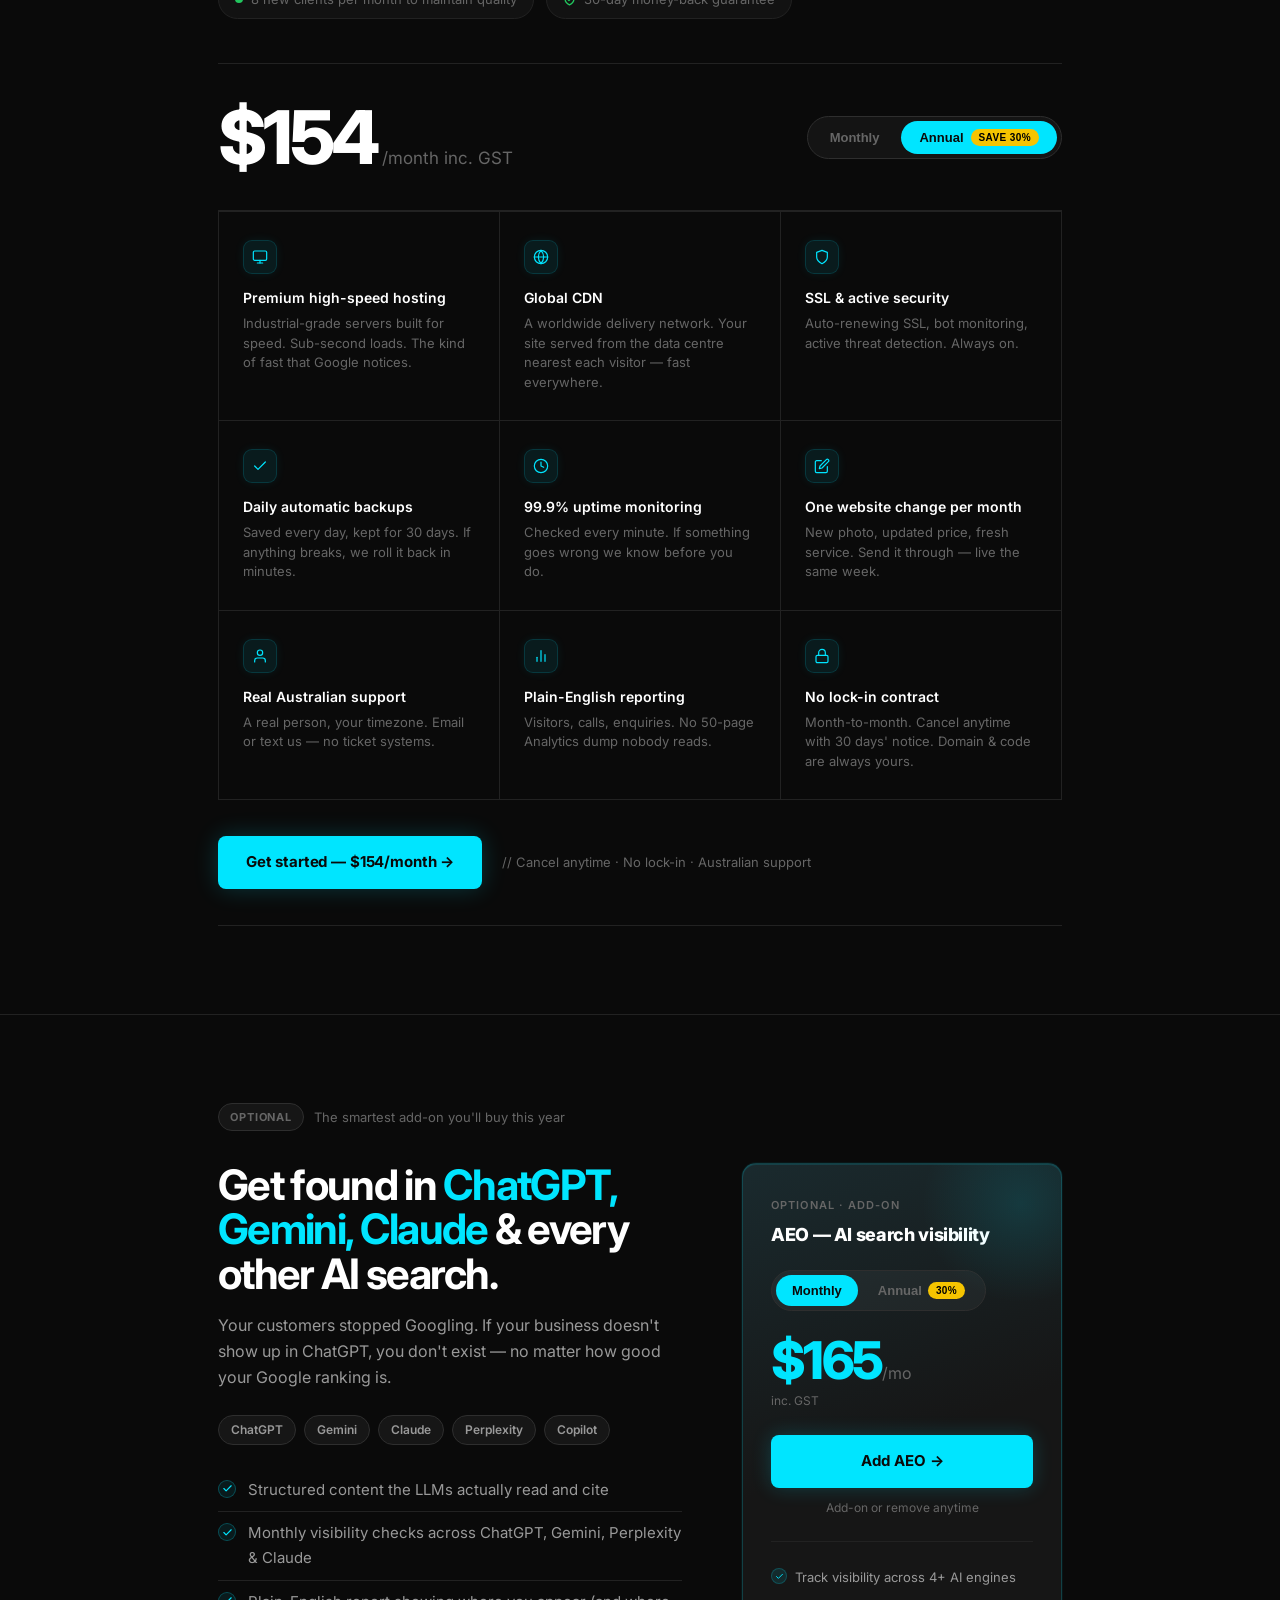
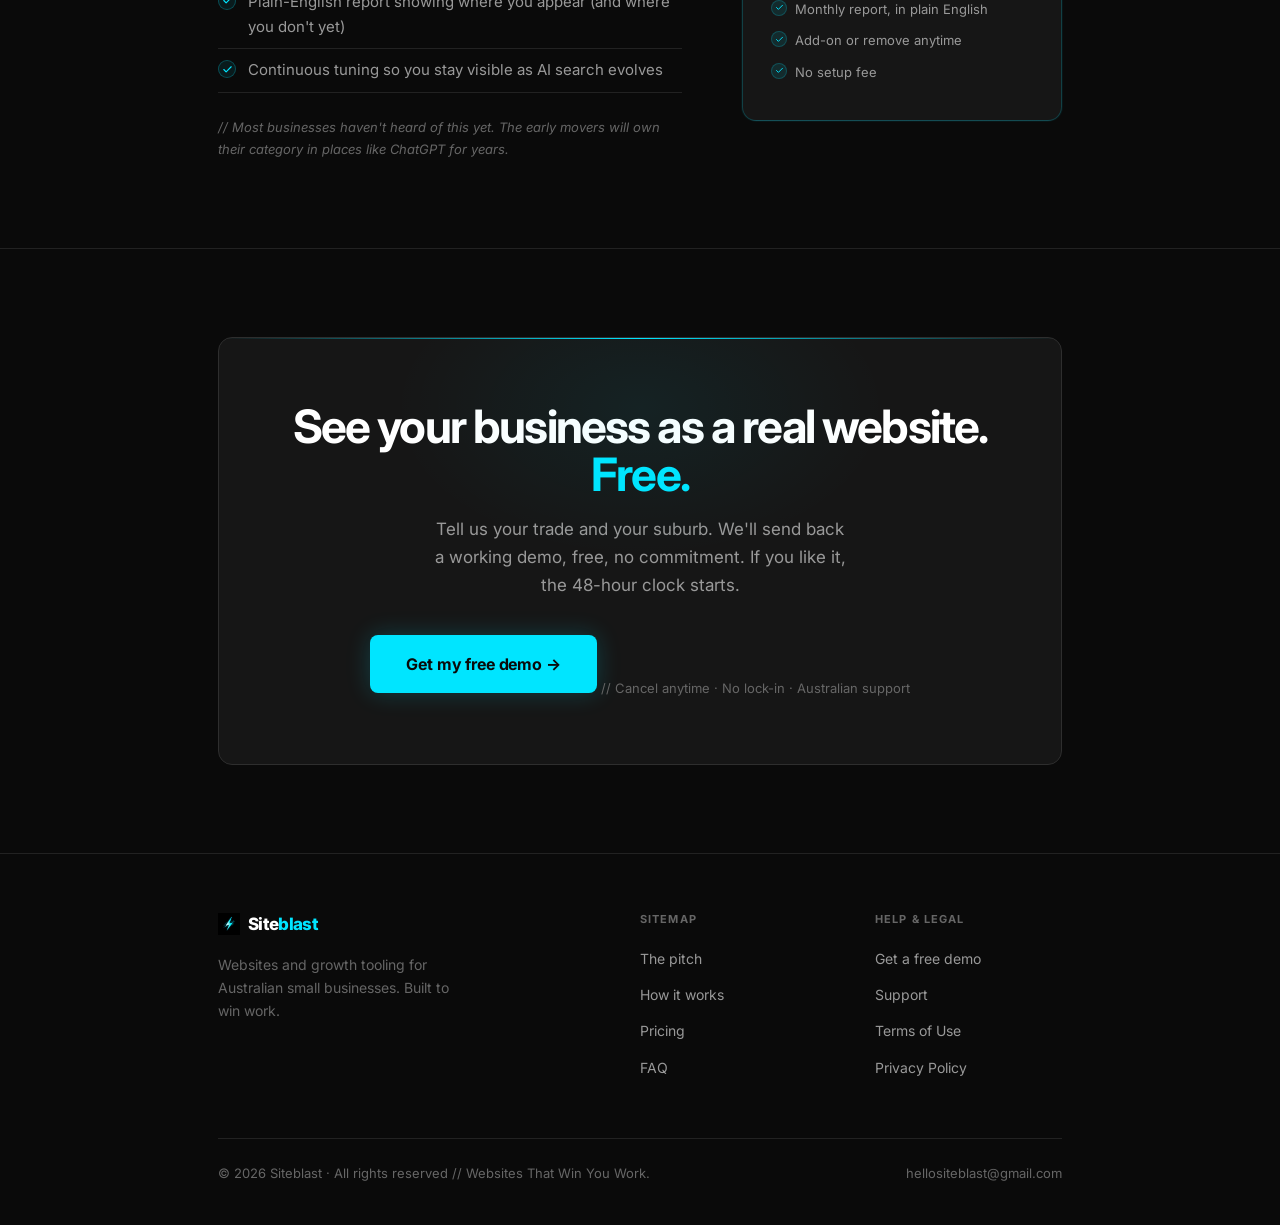
==== commit b4839d98: "Add files via upload" ====
--- a/pricing.html
+++ b/pricing.html
@@ -774,7 +774,7 @@
 
     <div class="p-feat-cta reveal">
       <a href="index.html#contact" class="btn" id="hosting-btn">Get started — $154/month →</a>
-      <span style="font-size:13px; color:var(--mid)">// No card required · Cancel anytime · Australian support</span>
+      <span style="font-size:13px; color:var(--mid)">// Cancel anytime · No lock-in · Australian support</span>
     </div>
   </div>
 </div>
@@ -835,7 +835,7 @@
       <h2 class="p-bottom-h">See your business as a real website. <em>Free.</em></h2>
       <p class="p-bottom-sub">Tell us your trade and your suburb. We'll send back a working demo, free, no commitment. If you like it, the 48-hour clock starts.</p>
       <a href="index.html#contact" class="btn" style="font-size:16px; padding:16px 36px;">Get my free demo →</a>
-      <div class="p-bottom-guarantee">// No card required · Cancel anytime · Australian support</div>
+      <div class="p-bottom-guarantee">// Cancel anytime · No lock-in · Australian support</div>
     </div>
   </div>
 </div>
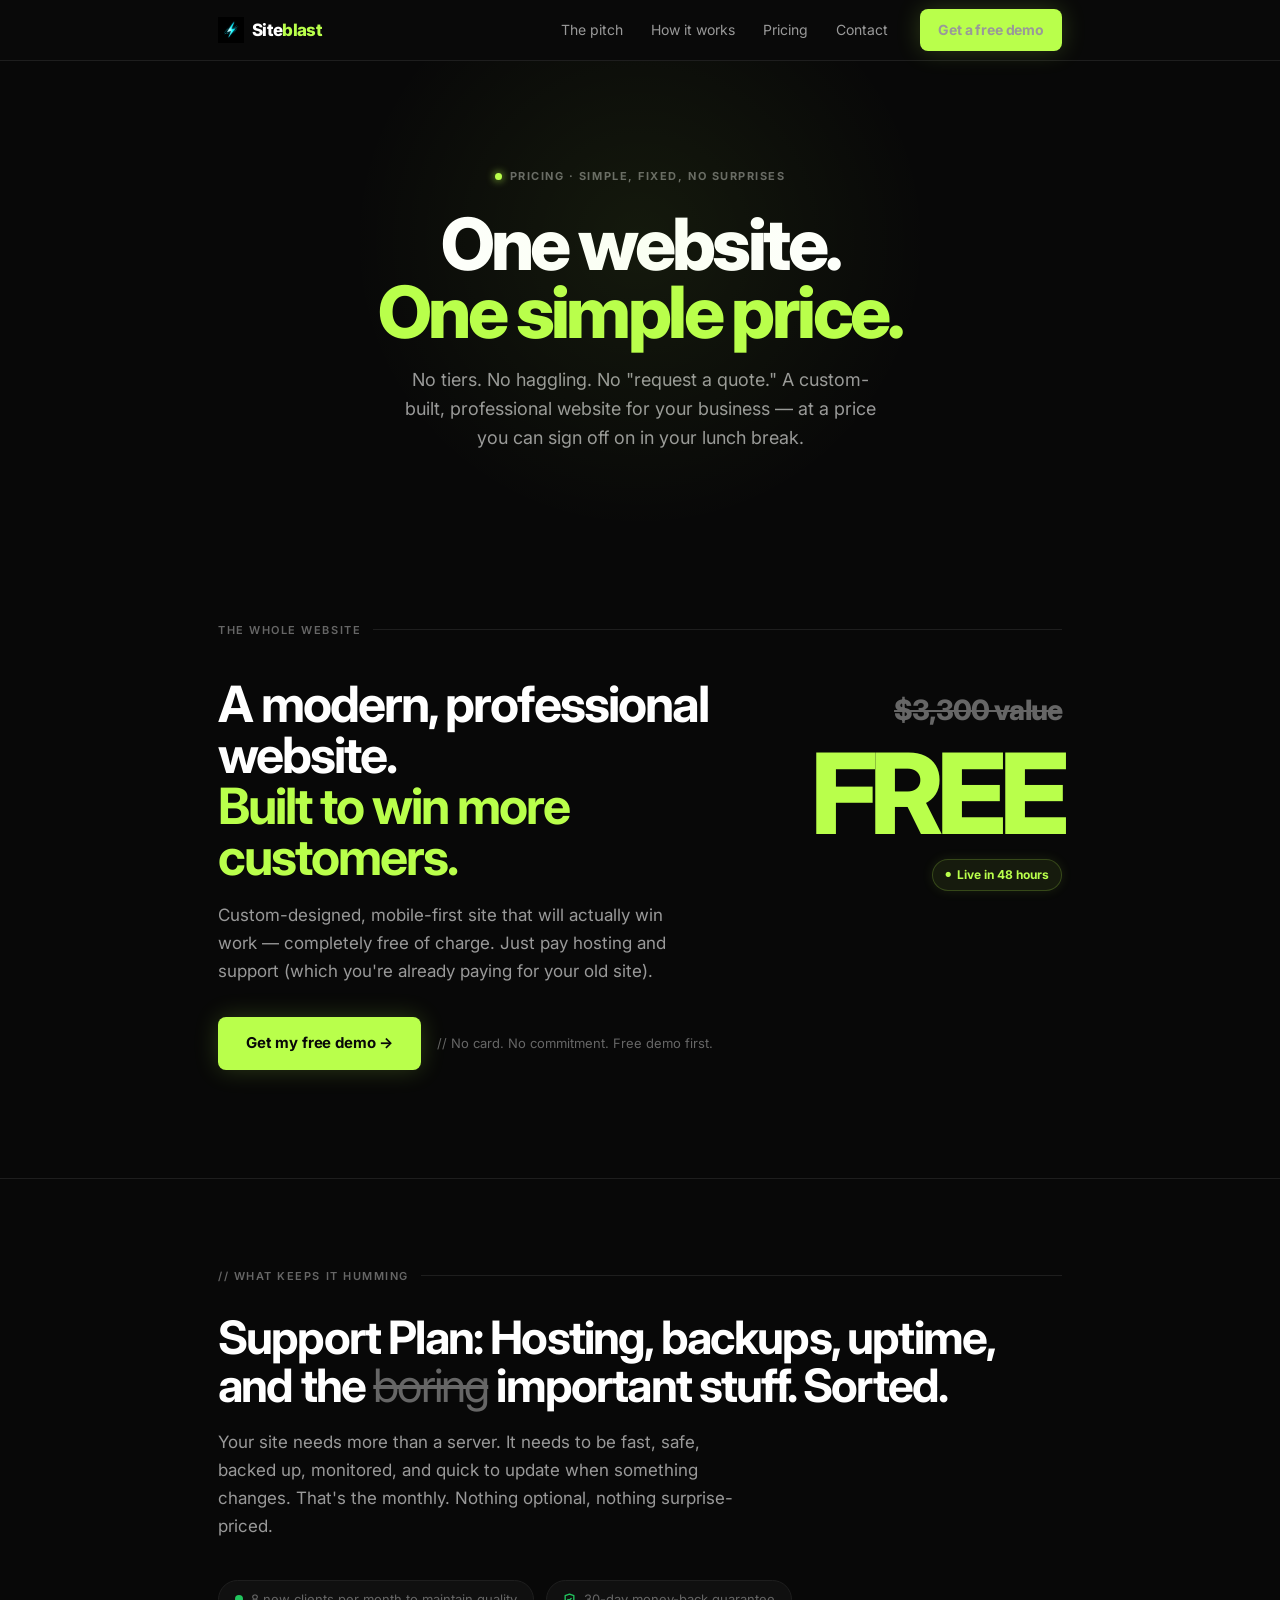
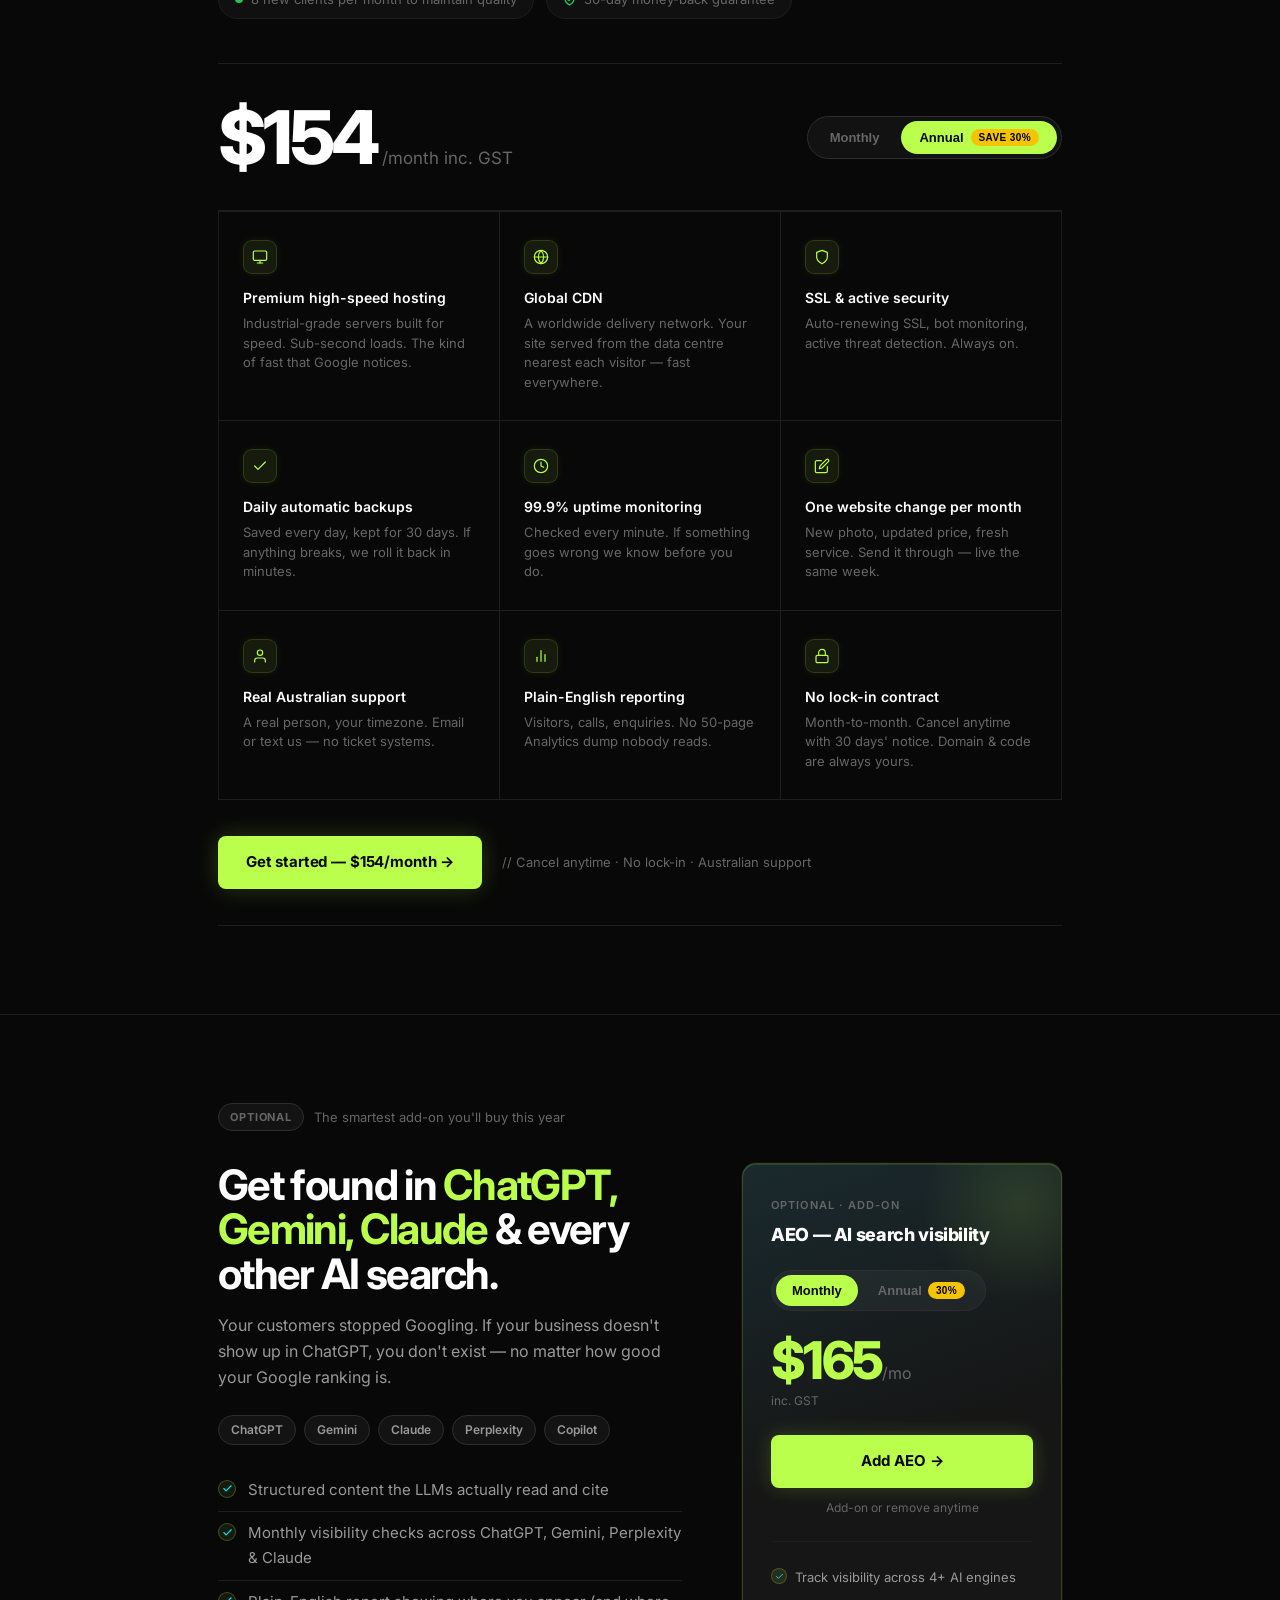
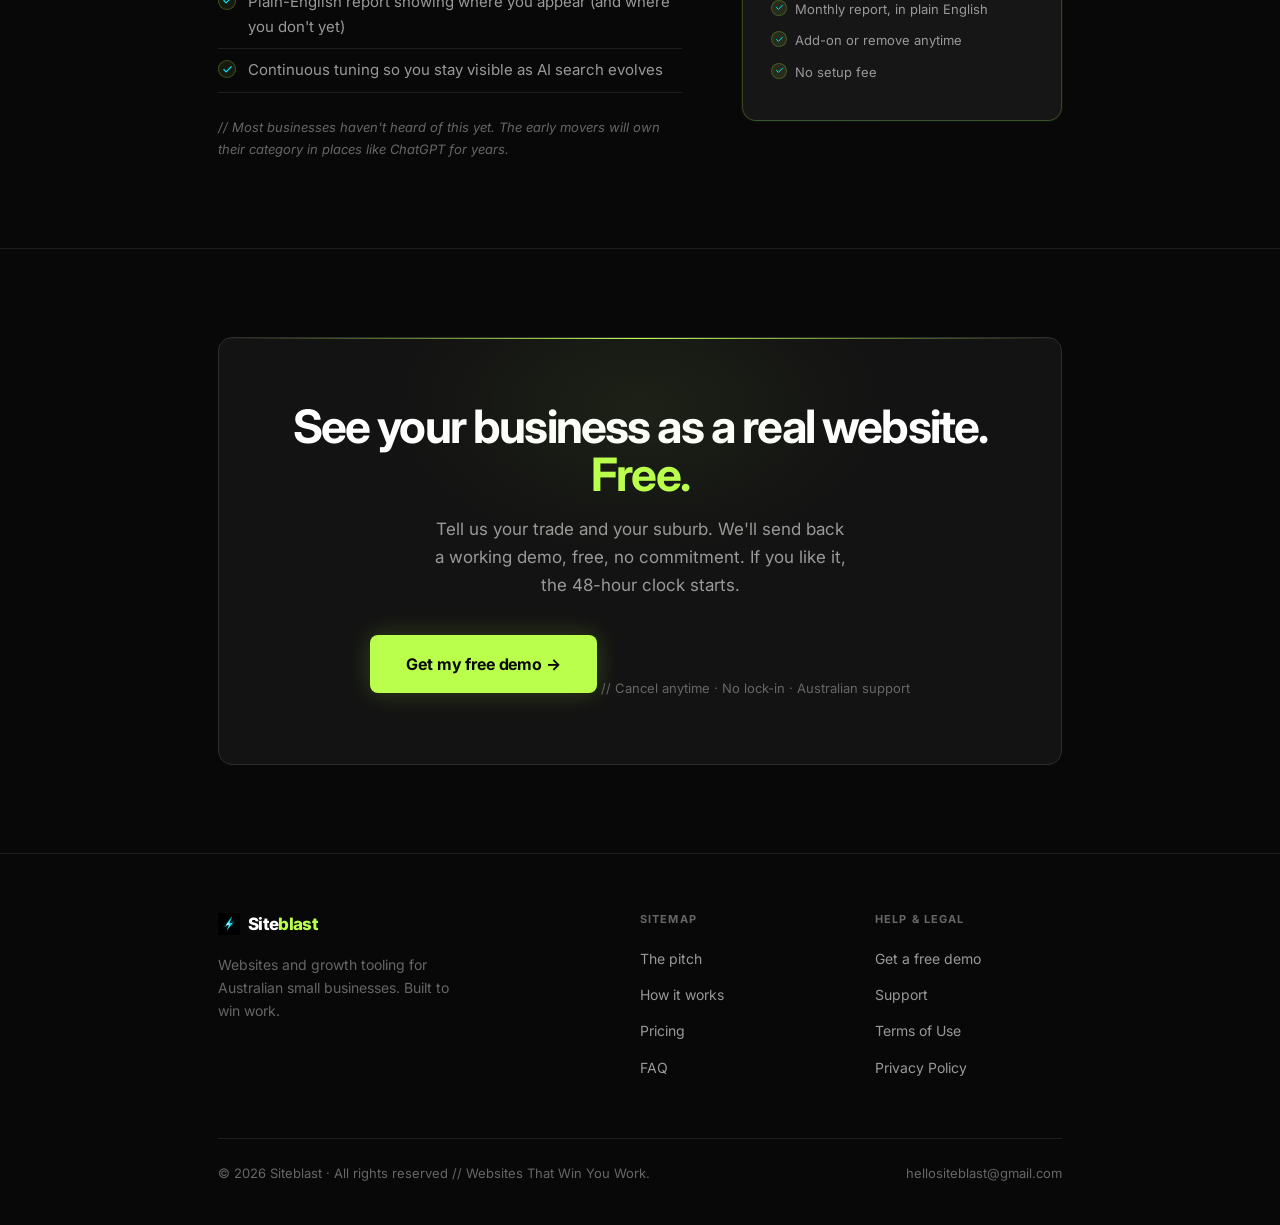
==== commit 158b2448: "Add files via upload" ====
--- a/pricing.html
+++ b/pricing.html
@@ -19,20 +19,20 @@
 *, *::before, *::after { box-sizing: border-box; margin: 0; padding: 0; }
 
 :root {
-  --black:       #0A0A0A;
-  --dark:        #111111;
-  --card:        #161616;
+  --black:       #080808;
+  --dark:        #0f0f0f;
+  --card:        #131313;
   --card-hi:     #1a1a1a;
-  --border:      #222222;
+  --border:      #1e1e1e;
   --border-hi:   #2e2e2e;
   --mid:         #666666;
   --light:       #999999;
   --white:       #F5F5F5;
   --pure:        #FFFFFF;
-  --accent:      #00E5FF;
-  --accent-dark: #00B8CC;
-  --accent-dim:  rgba(0,229,255,0.08);
-  --accent-glow: rgba(0,229,255,0.18);
+  --accent:      #B9FF4B;
+  --accent-dark: #94CC2A;
+  --accent-dim:  rgba(185,255,75,0.08);
+  --accent-glow: rgba(185,255,75,0.18);
   --radius:      8px;
   --radius-lg:   14px;
   --max:         900px;
@@ -72,7 +72,7 @@
   transition: opacity .18s, transform .15s, box-shadow .2s;
   text-decoration: none;
   letter-spacing: -.01em;
-  box-shadow: 0 0 24px rgba(0,229,255,.2);
+  box-shadow: 0 0 24px rgba(185,255,75,.2);
   position: relative;
   overflow: hidden;
 }
@@ -94,7 +94,7 @@
   41%  { opacity: 0; }
   100% { left: 150%; opacity: 0; }
 }
-.btn:hover { opacity: .88; transform: translateY(-1px); text-decoration: none; box-shadow: 0 0 36px rgba(0,229,255,.38); color: var(--black); }
+.btn:hover { opacity: .88; transform: translateY(-1px); text-decoration: none; box-shadow: 0 0 36px rgba(185,255,75,.38); color: var(--black); }
 
 .btn-ghost {
   background: transparent;
@@ -102,7 +102,7 @@
   color: var(--white);
   box-shadow: none;
 }
-.btn-ghost:hover { border-color: var(--accent); color: var(--accent); background: var(--accent-dim); box-shadow: 0 0 16px rgba(0,229,255,.1); }
+.btn-ghost:hover { border-color: var(--accent); color: var(--accent); background: var(--accent-dim); box-shadow: 0 0 16px rgba(185,255,75,.1); }
 
 /* ── EYEBROW ── */
 .eyebrow {
@@ -161,7 +161,7 @@
   top: -120px; left: 50%;
   transform: translateX(-50%);
   width: 600px; height: 600px;
-  background: radial-gradient(circle, rgba(0,229,255,.07) 0%, transparent 68%);
+  background: radial-gradient(circle, rgba(185,255,75,.07) 0%, transparent 68%);
   pointer-events: none;
 }
 .p-hero-eyebrow {
@@ -236,14 +236,14 @@
   align-items: center;
   gap: 6px;
   background: var(--accent-dim);
-  border: 1px solid rgba(0,229,255,.2);
+  border: 1px solid rgba(185,255,75,.2);
   color: var(--accent);
   font-size: 12px;
   font-weight: 700;
   padding: 5px 12px;
   border-radius: 100px;
   margin-top: 10px;
-  box-shadow: 0 0 12px rgba(0,229,255,.1);
+  box-shadow: 0 0 12px rgba(185,255,75,.1);
 }
 .p-free-badge::before { content: '●'; font-size: 7px; animation: pulse-dot 2s infinite; }
 @keyframes pulse-dot { 0%,100%{opacity:1}50%{opacity:.3} }
@@ -353,13 +353,13 @@
 .p-feat-icon {
   width: 34px; height: 34px;
   background: var(--accent-dim);
-  border: 1px solid rgba(0,229,255,.15);
+  border: 1px solid rgba(185,255,75,.15);
   border-radius: 9px;
   display: flex;
   align-items: center;
   justify-content: center;
   margin-bottom: 12px;
-  box-shadow: 0 0 10px rgba(0,229,255,.08);
+  box-shadow: 0 0 10px rgba(185,255,75,.08);
 }
 .p-feat-icon svg { width: 16px; height: 16px; stroke: var(--accent); }
 .p-feat strong { display: block; font-size: 14px; font-weight: 600; color: var(--pure); margin-bottom: 5px; }
@@ -434,7 +434,7 @@
   content: '';
   width: 18px; height: 18px;
   background: var(--accent-dim);
-  border: 1px solid rgba(0,229,255,.25);
+  border: 1px solid rgba(185,255,75,.25);
   border-radius: 50%;
   background-image: url("data:image/svg+xml,%3Csvg xmlns='http://www.w3.org/2000/svg' viewBox='0 0 24 24' fill='none' stroke='%2300E5FF' stroke-width='2.5' stroke-linecap='round' stroke-linejoin='round'%3E%3Cpolyline points='20 6 9 17 4 12'/%3E%3C/svg%3E");
   background-size: 11px;
@@ -448,12 +448,12 @@
 /* AEO card */
 .p-aeo-card {
   background: linear-gradient(160deg, #1a2a2e 0%, #161616 50%);
-  border: 1px solid rgba(0,229,255,.2);
+  border: 1px solid rgba(185,255,75,.2);
   border-radius: var(--radius-lg);
   padding: 32px 28px;
   position: sticky;
   top: 80px;
-  box-shadow: 0 0 0 1px rgba(0,229,255,.05), inset 0 1px 0 rgba(0,229,255,.12);
+  box-shadow: 0 0 0 1px rgba(185,255,75,.05), inset 0 1px 0 rgba(185,255,75,.12);
   overflow: hidden;
 }
 .p-aeo-card::before {
@@ -461,7 +461,7 @@
   position: absolute;
   top: -60px; right: -60px;
   width: 200px; height: 200px;
-  background: radial-gradient(circle, rgba(0,229,255,.12) 0%, transparent 70%);
+  background: radial-gradient(circle, rgba(185,255,75,.12) 0%, transparent 70%);
   pointer-events: none;
 }
 .p-aeo-card-label { font-size: 11px; color: var(--mid); font-weight: 600; letter-spacing: .1em; text-transform: uppercase; margin-bottom: 6px; }
@@ -506,7 +506,7 @@
   text-decoration: none;
   transition: opacity .18s, box-shadow .2s;
   margin-bottom: 10px;
-  box-shadow: 0 0 20px rgba(0,229,255,.2);
+  box-shadow: 0 0 20px rgba(185,255,75,.2);
   position: relative;
   overflow: hidden;
 }
@@ -520,7 +520,7 @@
   animation: btn-shimmer 3.2s ease-in-out infinite;
   pointer-events: none;
 }
-.p-aeo-btn:hover { opacity: .88; box-shadow: 0 0 32px rgba(0,229,255,.35); text-decoration: none; color: var(--black); }
+.p-aeo-btn:hover { opacity: .88; box-shadow: 0 0 32px rgba(185,255,75,.35); text-decoration: none; color: var(--black); }
 .p-aeo-cancel { font-size: 12px; color: var(--mid); text-align: center; margin-bottom: 24px; }
 .p-aeo-divider { border: none; border-top: 1px solid var(--border); margin-bottom: 20px; }
 .p-aeo-ticks { list-style: none; }
@@ -532,8 +532,8 @@
 .p-aeo-ticks li::before {
   content: '';
   width: 16px; height: 16px;
-  background: rgba(0,229,255,.1);
-  border: 1px solid rgba(0,229,255,.2);
+  background: rgba(185,255,75,.1);
+  border: 1px solid rgba(185,255,75,.2);
   border-radius: 50%;
   background-image: url("data:image/svg+xml,%3Csvg xmlns='http://www.w3.org/2000/svg' viewBox='0 0 24 24' fill='none' stroke='%2300E5FF' stroke-width='2.5' stroke-linecap='round' stroke-linejoin='round'%3E%3Cpolyline points='20 6 9 17 4 12'/%3E%3C/svg%3E");
   background-size: 9px;
@@ -568,7 +568,7 @@
   top: -80px; left: 50%;
   transform: translateX(-50%);
   width: 500px; height: 300px;
-  background: radial-gradient(ellipse, rgba(0,229,255,.06) 0%, transparent 70%);
+  background: radial-gradient(ellipse, rgba(185,255,75,.06) 0%, transparent 70%);
   pointer-events: none;
 }
 .p-bottom-h {
